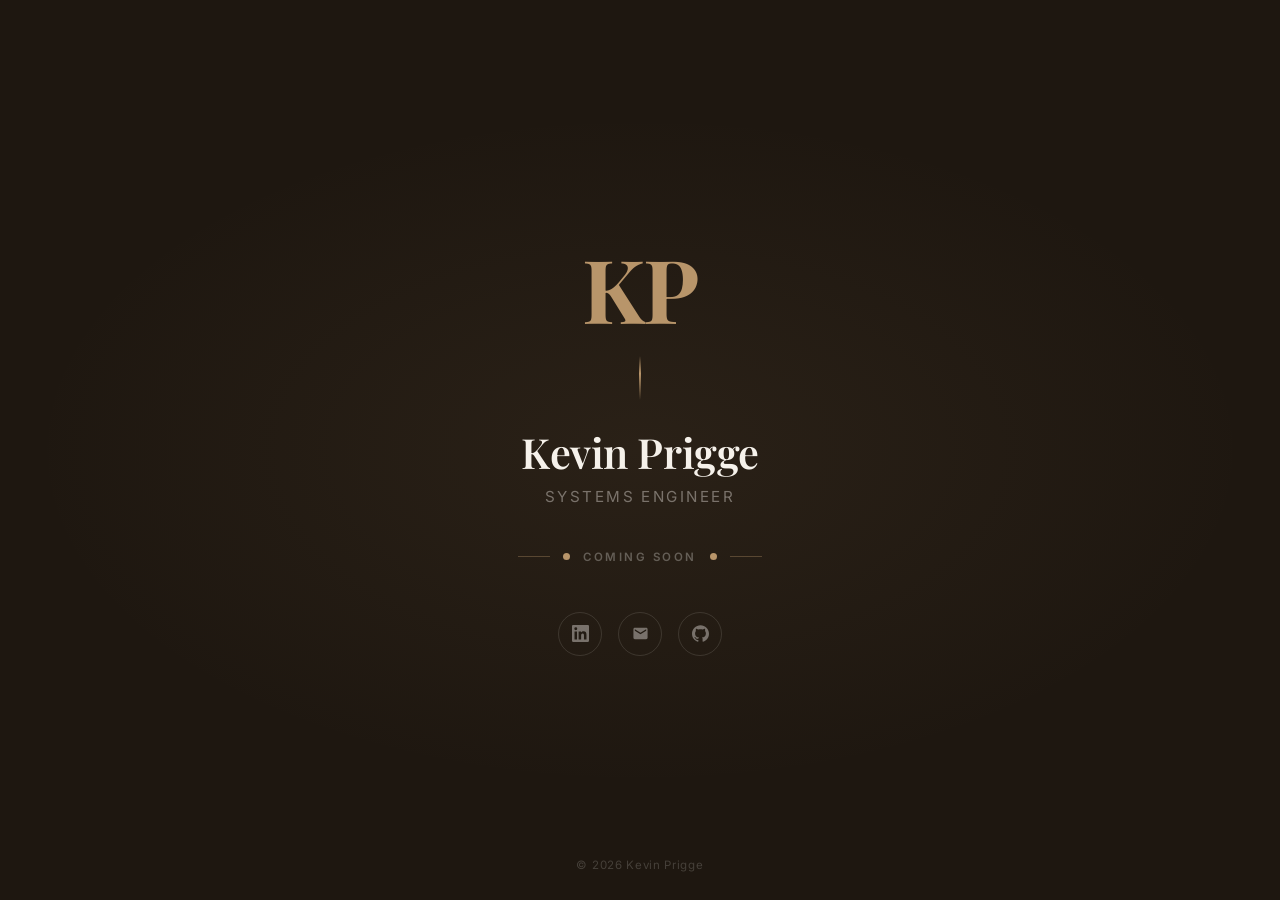
==== index.html @ 67413cf4 "Initial commit — Kevin Prigge personal website" ====
<!DOCTYPE html>
<html lang="en">
<head>
  <meta charset="UTF-8" />
  <meta name="viewport" content="width=device-width, initial-scale=1.0" />
  <title>Kevin Prigge — Systems Engineer</title>
  <link rel="preconnect" href="https://fonts.googleapis.com" />
  <link rel="preconnect" href="https://fonts.gstatic.com" crossorigin />
  <link href="https://fonts.googleapis.com/css2?family=Inter:wght@300;400;500;600&family=Playfair+Display:wght@600;700&display=swap" rel="stylesheet" />
  <style>
    *, *::before, *::after { margin: 0; padding: 0; box-sizing: border-box; }
    html, body {
      height: 100%;
      background: #1E1710;
      color: #FAF8F4;
      font-family: 'Inter', system-ui, sans-serif;
      -webkit-font-smoothing: antialiased;
    }
    body {
      display: flex;
      flex-direction: column;
      align-items: center;
      justify-content: center;
      min-height: 100svh;
      text-align: center;
      padding: 2rem;
      position: relative;
      overflow: hidden;
    }
    body::before {
      content: '';
      position: absolute;
      inset: 0;
      background: radial-gradient(ellipse 70% 55% at 50% 50%, rgba(184,149,106,.08) 0%, transparent 68%);
      pointer-events: none;
    }
    .monogram {
      font-family: 'Playfair Display', serif;
      font-size: clamp(2.8rem, 9vw, 5.5rem);
      font-weight: 700;
      color: #B8956A;
      line-height: 1;
      margin-bottom: 1.5rem;
      letter-spacing: -.02em;
    }
    .divider {
      width: 2px;
      height: 44px;
      background: linear-gradient(to bottom, transparent, #B8956A 40%, transparent);
      margin: 0 auto 1.5rem;
      border-radius: 2px;
    }
    .name {
      font-family: 'Playfair Display', serif;
      font-size: clamp(1.5rem, 4.5vw, 2.6rem);
      font-weight: 600;
      color: #FAF8F4;
      margin-bottom: .45rem;
      letter-spacing: -.01em;
    }
    .title {
      font-size: clamp(.8rem, 2vw, .95rem);
      font-weight: 400;
      color: rgba(250,248,244,.4);
      letter-spacing: .16em;
      text-transform: uppercase;
      margin-bottom: 2.75rem;
    }
    .coming-soon-wrap {
      display: flex;
      align-items: center;
      gap: .8rem;
      margin-bottom: 3rem;
    }
    .cs-line {
      width: 32px;
      height: 1px;
      background: rgba(184,149,106,.35);
    }
    .cs-dot {
      width: 7px;
      height: 7px;
      border-radius: 50%;
      background: #B8956A;
      animation: blink 2.2s ease-in-out infinite;
      flex-shrink: 0;
    }
    .cs-dot:last-of-type { animation-delay: .4s; }
    @keyframes blink {
      0%, 100% { opacity: 1; transform: scale(1); }
      50% { opacity: .3; transform: scale(.65); }
    }
    .cs-text {
      font-size: .72rem;
      font-weight: 600;
      letter-spacing: .22em;
      text-transform: uppercase;
      color: rgba(250,248,244,.3);
    }
    .socials {
      display: flex;
      gap: 1rem;
      align-items: center;
    }
    .socials a {
      width: 44px;
      height: 44px;
      display: flex;
      align-items: center;
      justify-content: center;
      border-radius: 50%;
      border: 1px solid rgba(250,248,244,.12);
      color: rgba(250,248,244,.4);
      transition: border-color .2s, color .2s, transform .2s;
      text-decoration: none;
    }
    .socials a svg { width: 17px; height: 17px; fill: currentColor; }
    .socials a:hover { border-color: #B8956A; color: #B8956A; transform: translateY(-2px); }
    .copyright {
      position: absolute;
      bottom: 1.75rem;
      font-size: .72rem;
      color: rgba(250,248,244,.18);
      letter-spacing: .06em;
    }
  </style>
</head>
<body>

  <div class="monogram">KP</div>
  <div class="divider"></div>
  <p class="name">Kevin Prigge</p>
  <p class="title">Systems Engineer</p>

  <div class="coming-soon-wrap">
    <div class="cs-line"></div>
    <div class="cs-dot"></div>
    <span class="cs-text">Coming Soon</span>
    <div class="cs-dot"></div>
    <div class="cs-line"></div>
  </div>

  <div class="socials">
    <a href="https://linkedin.com/in/kevinprigge" target="_blank" rel="noopener" aria-label="LinkedIn">
      <svg viewBox="0 0 24 24"><path d="M20.447 20.452h-3.554v-5.569c0-1.328-.027-3.037-1.852-3.037-1.853 0-2.136 1.445-2.136 2.939v5.667H9.351V9h3.414v1.561h.046c.477-.9 1.637-1.85 3.37-1.85 3.601 0 4.267 2.37 4.267 5.455v6.286zM5.337 7.433a2.062 2.062 0 01-2.063-2.065 2.064 2.064 0 112.063 2.065zm1.782 13.019H3.555V9h3.564v11.452zM22.225 0H1.771C.792 0 0 .774 0 1.729v20.542C0 23.227.792 24 1.771 24h20.451C23.2 24 24 23.227 24 22.271V1.729C24 .774 23.2 0 22.222 0h.003z"/></svg>
    </a>
    <a href="mailto:kevin@kevinprigge.com" aria-label="Email">
      <svg viewBox="0 0 24 24"><path d="M20 4H4c-1.1 0-2 .9-2 2v12c0 1.1.9 2 2 2h16c1.1 0 2-.9 2-2V6c0-1.1-.9-2-2-2zm0 4l-8 5-8-5V6l8 5 8-5v2z"/></svg>
    </a>
    <a href="https://github.com/kevin-prigge" target="_blank" rel="noopener" aria-label="GitHub">
      <svg viewBox="0 0 24 24"><path d="M12 .297c-6.63 0-12 5.373-12 12 0 5.303 3.438 9.8 8.205 11.385.6.113.82-.258.82-.577 0-.285-.01-1.04-.015-2.04-3.338.724-4.042-1.61-4.042-1.61C4.422 18.07 3.633 17.7 3.633 17.7c-1.087-.744.084-.729.084-.729 1.205.084 1.838 1.236 1.838 1.236 1.07 1.835 2.809 1.305 3.495.998.108-.776.417-1.305.76-1.605-2.665-.3-5.466-1.332-5.466-5.93 0-1.31.465-2.38 1.235-3.22-.135-.303-.54-1.523.105-3.176 0 0 1.005-.322 3.3 1.23.96-.267 1.98-.399 3-.405 1.02.006 2.04.138 3 .405 2.28-1.552 3.285-1.23 3.285-1.23.645 1.653.24 2.873.12 3.176.765.84 1.23 1.91 1.23 3.22 0 4.61-2.805 5.625-5.475 5.92.42.36.81 1.096.81 2.22 0 1.606-.015 2.896-.015 3.286 0 .315.21.69.825.57C20.565 22.092 24 17.592 24 12.297c0-6.627-5.373-12-12-12"/></svg>
    </a>
  </div>

  <p class="copyright">&copy; <script>document.write(new Date().getFullYear())</script> Kevin Prigge</p>

</body>
</html>
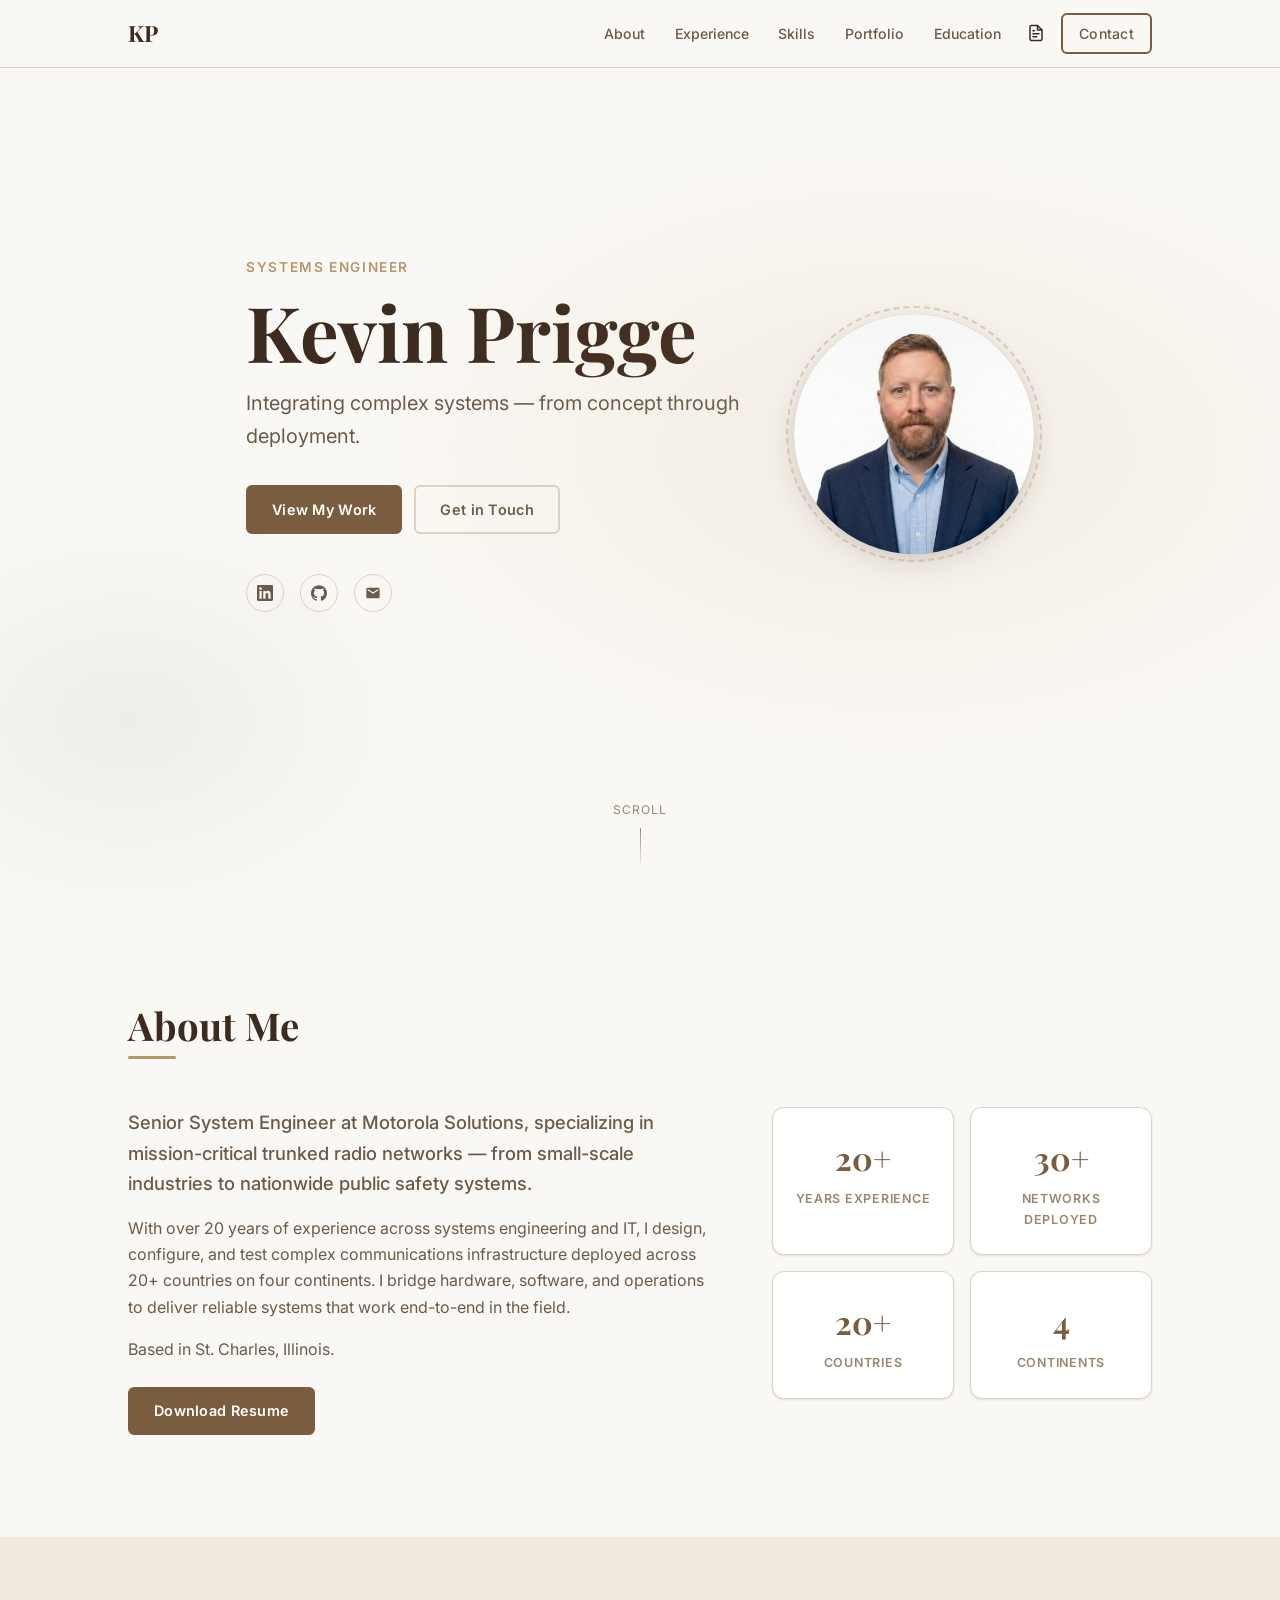
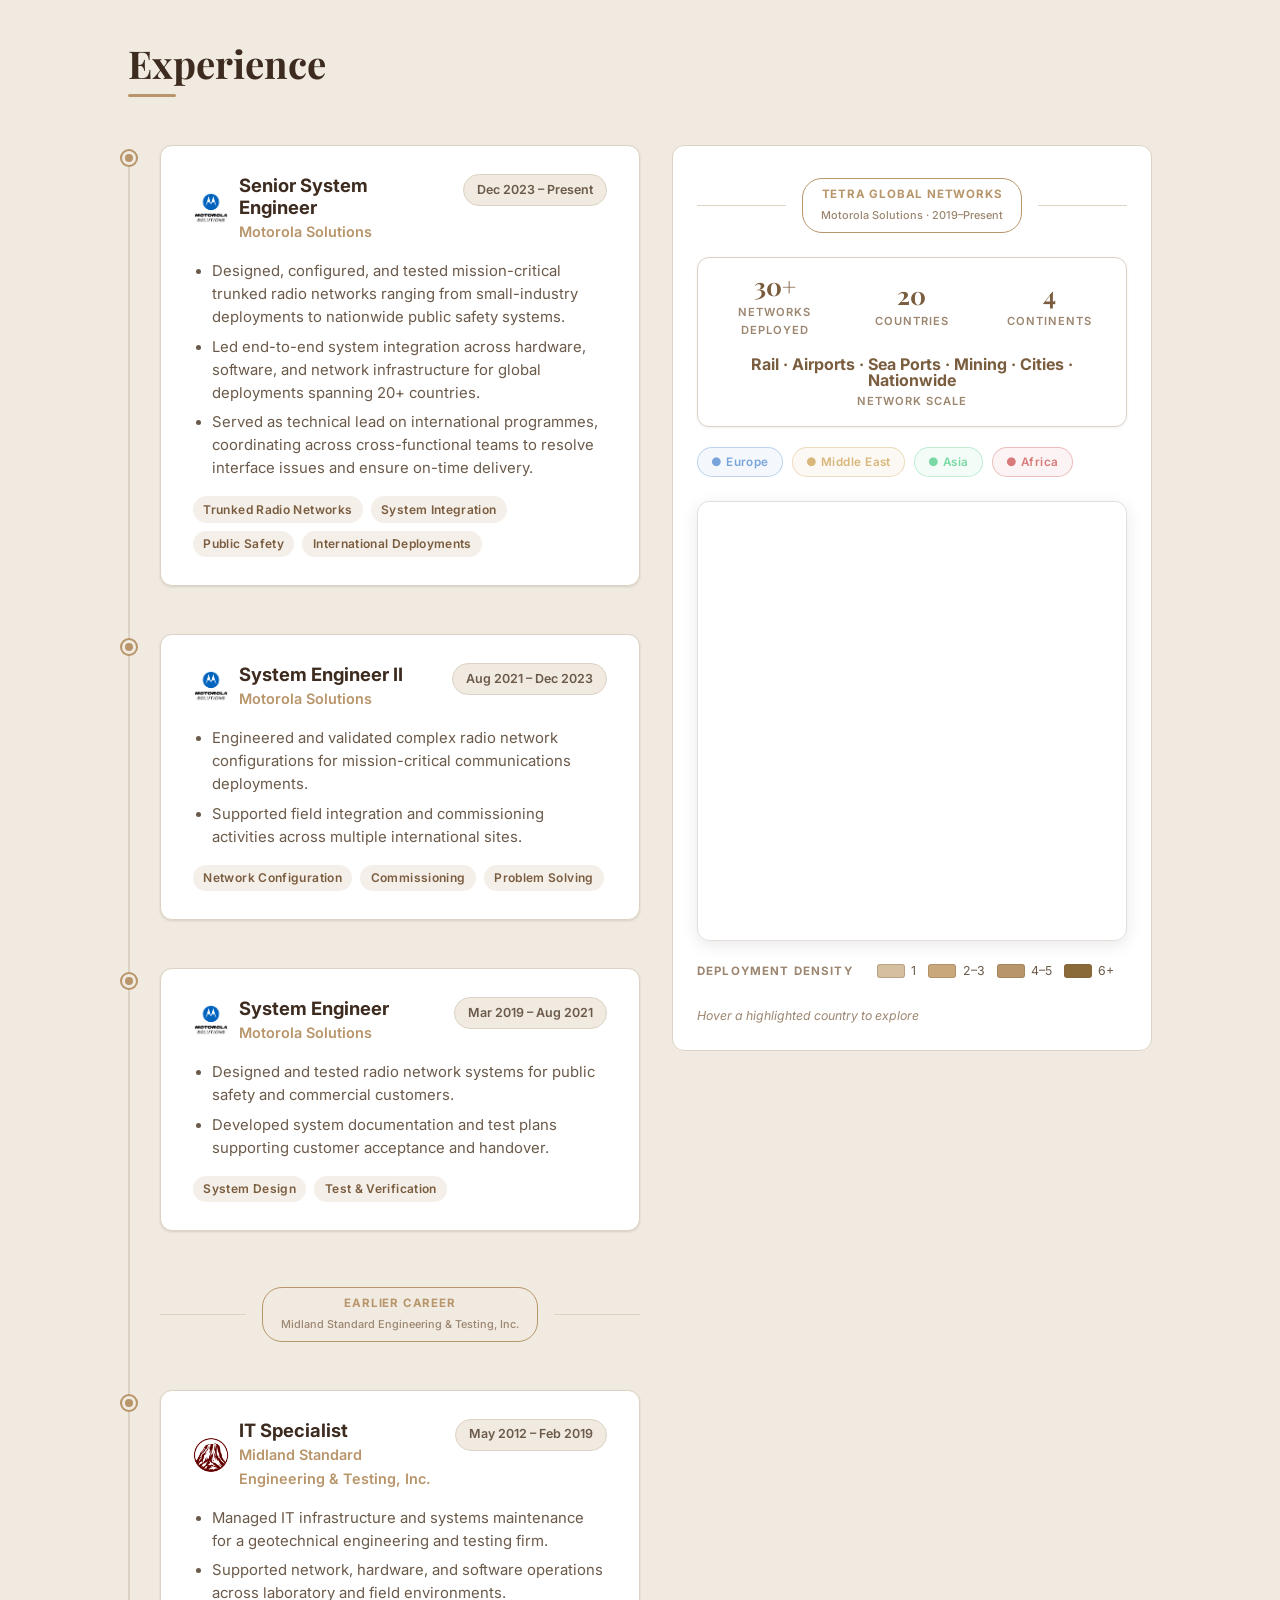
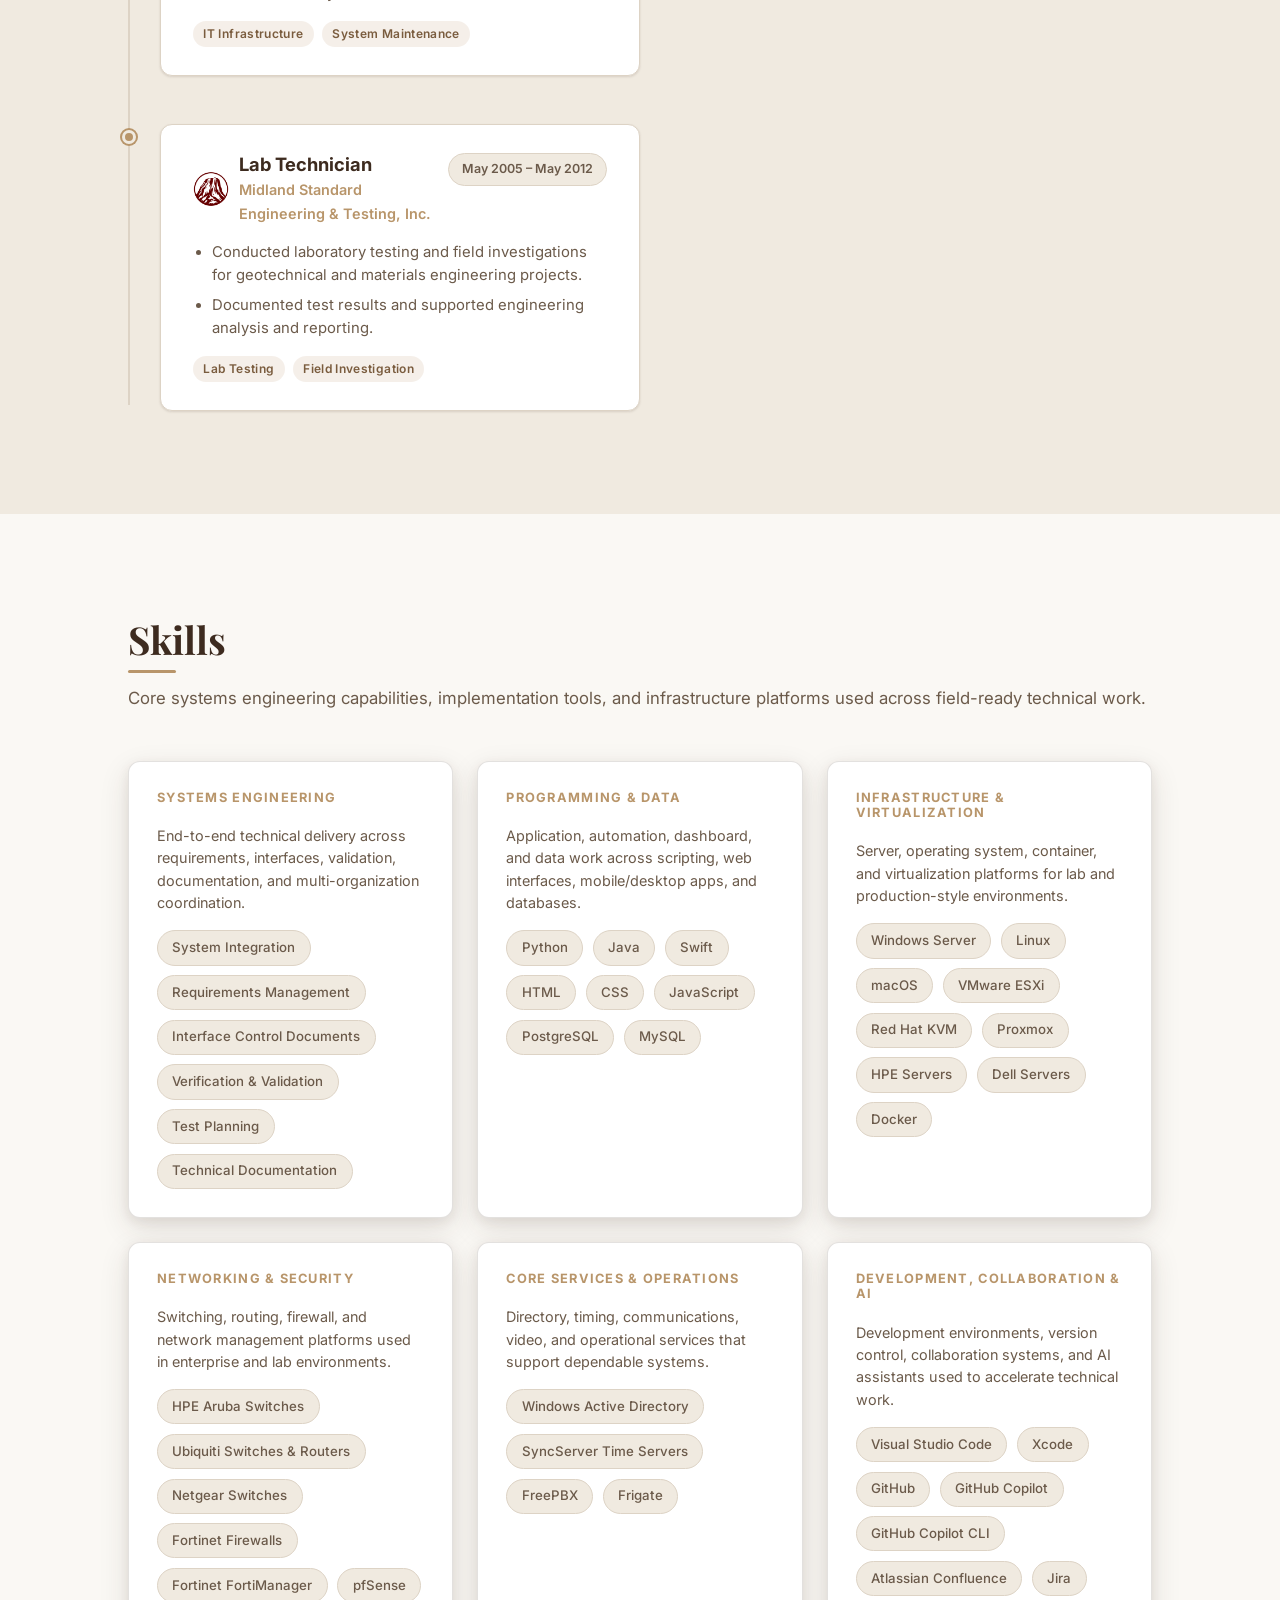
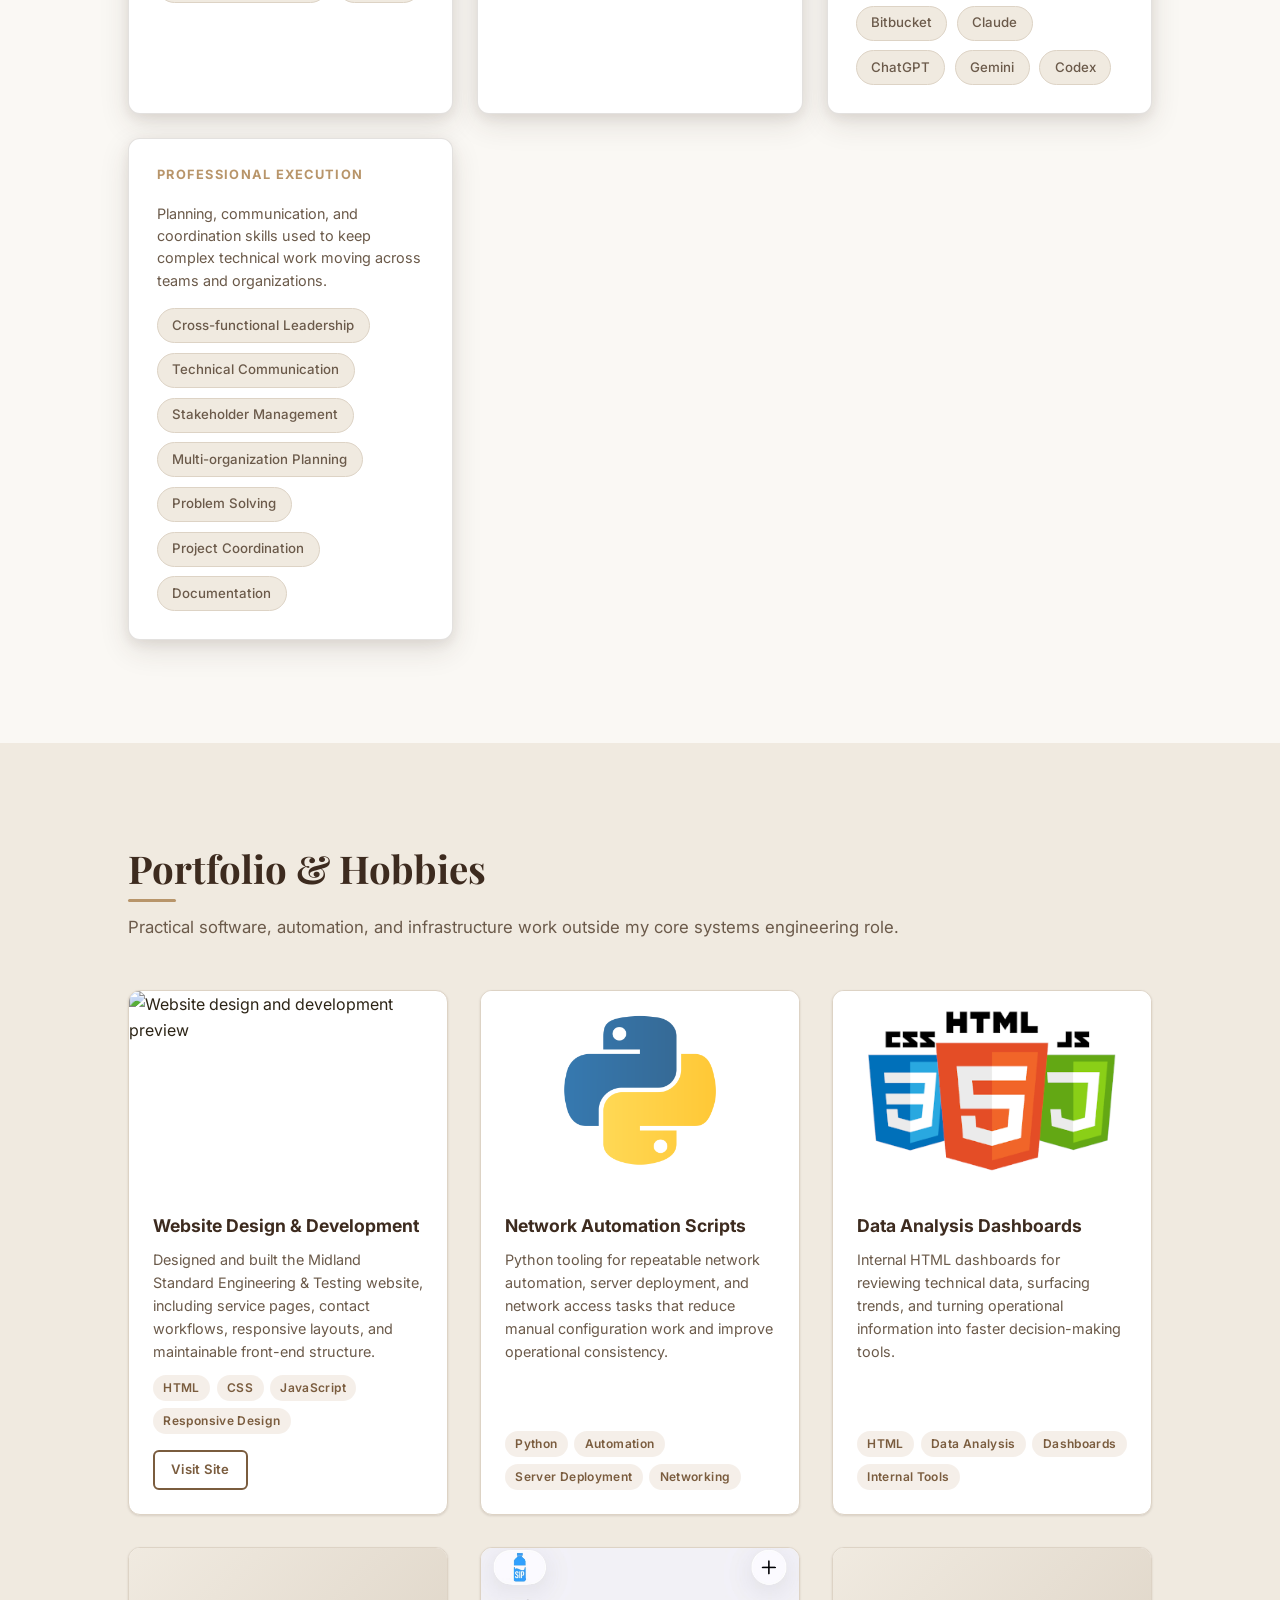
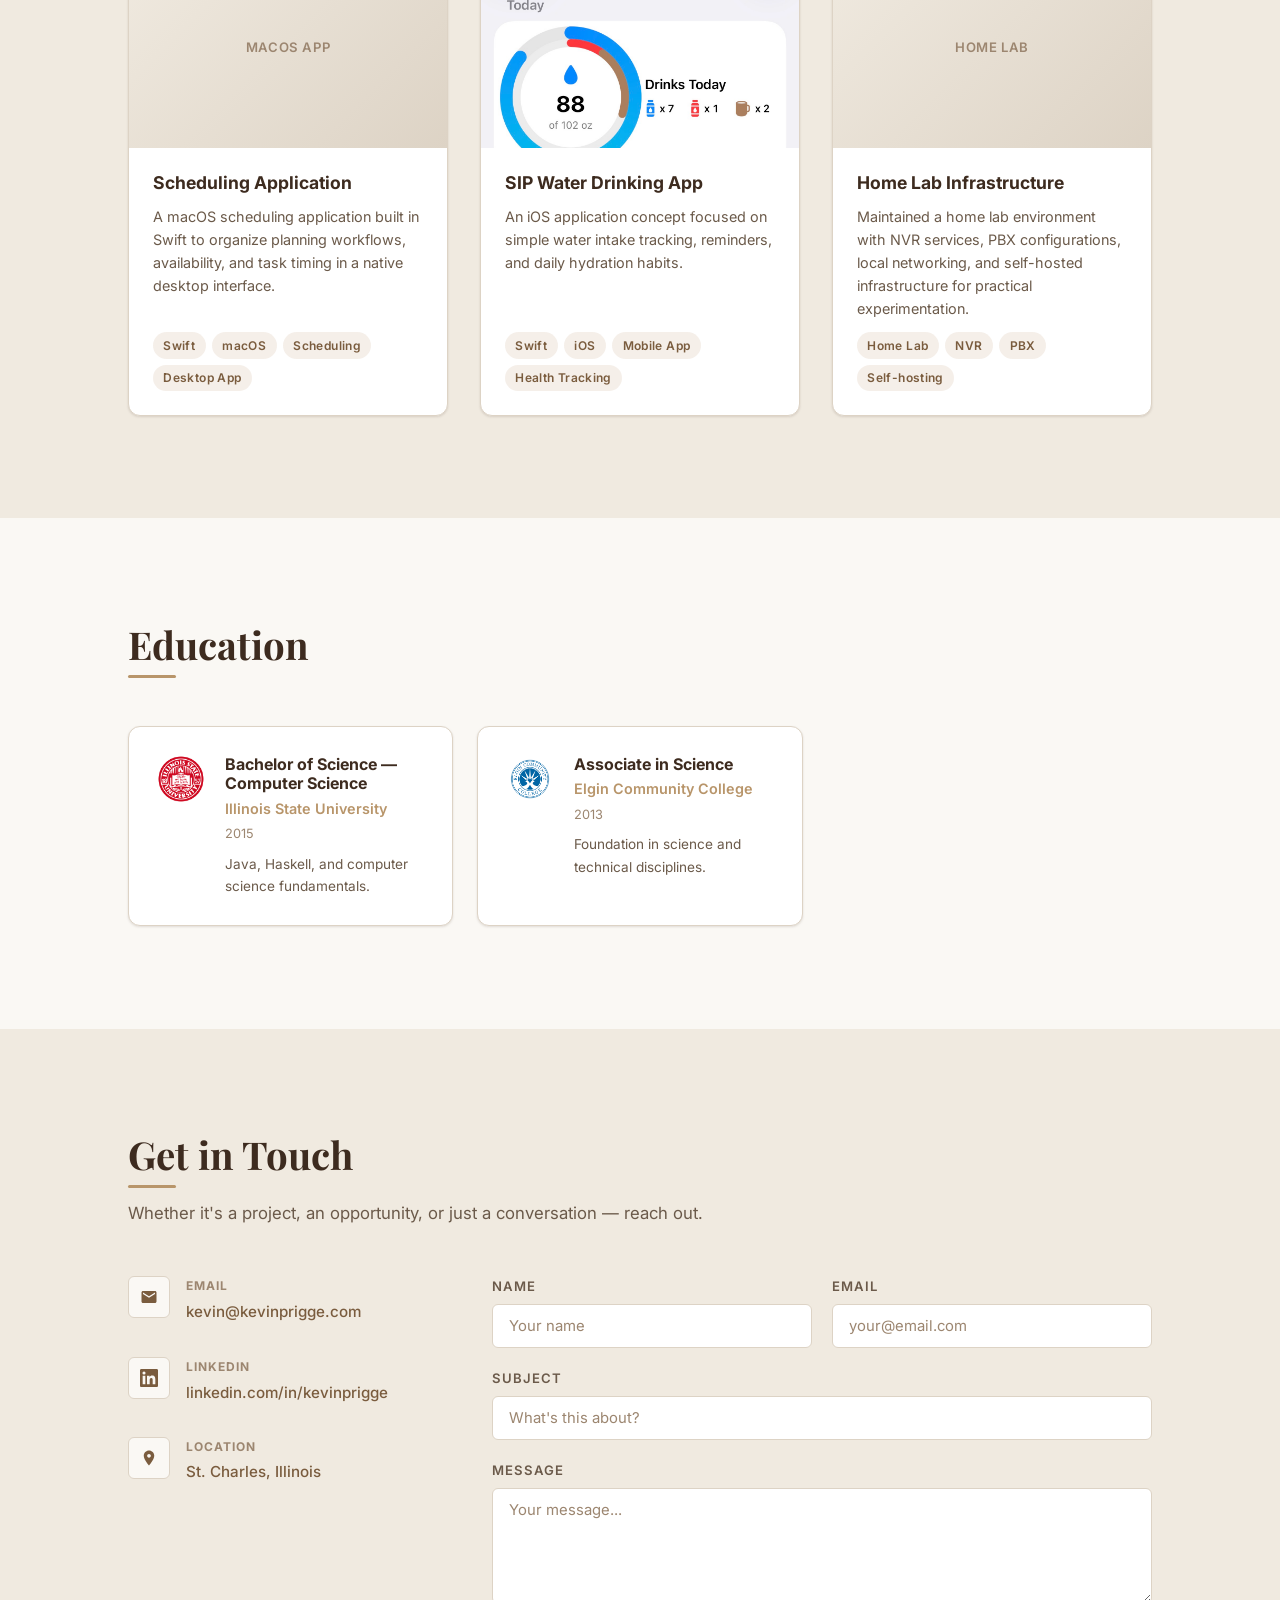
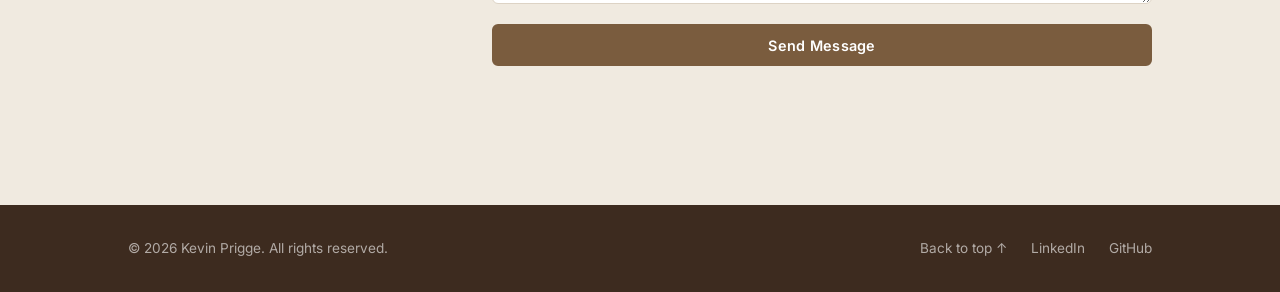
==== commit 5e69fa30: "Refactor code structure for improved readability and maintainability.  Deployed new index" ====
--- a/index.html
+++ b/index.html
@@ -4,155 +4,985 @@
   <meta charset="UTF-8" />
   <meta name="viewport" content="width=device-width, initial-scale=1.0" />
   <title>Kevin Prigge — Systems Engineer</title>
+  <meta name="description" content="Systems Engineer specializing in system integration. Portfolio, projects, and contact." />
+  <link rel="stylesheet" href="assets/css/styles.css" />
   <link rel="preconnect" href="https://fonts.googleapis.com" />
   <link rel="preconnect" href="https://fonts.gstatic.com" crossorigin />
-  <link href="https://fonts.googleapis.com/css2?family=Inter:wght@300;400;500;600&family=Playfair+Display:wght@600;700&display=swap" rel="stylesheet" />
+  <link href="https://fonts.googleapis.com/css2?family=Inter:wght@300;400;500;600;700&family=Playfair+Display:wght@600;700&display=swap" rel="stylesheet" />
+
   <style>
-    *, *::before, *::after { margin: 0; padding: 0; box-sizing: border-box; }
-    html, body {
-      height: 100%;
-      background: #1E1710;
-      color: #FAF8F4;
-      font-family: 'Inter', system-ui, sans-serif;
-      -webkit-font-smoothing: antialiased;
-    }
-    body {
-      display: flex;
-      flex-direction: column;
-      align-items: center;
-      justify-content: center;
-      min-height: 100svh;
-      text-align: center;
-      padding: 2rem;
+    /* ---- Deployment map section ---- */
+    #deployment-map {
+      height: 440px;
+      border-radius: 12px;
+      border: 1px solid rgba(61,43,31,.15);
+      margin-top: 1.5rem;
+      overflow: hidden;
+      box-shadow: 0 4px 16px rgba(61,43,31,.1);
       position: relative;
-      overflow: hidden;
-    }
-    body::before {
-      content: '';
+    }
+    .deploy-tooltip {
       position: absolute;
-      inset: 0;
-      background: radial-gradient(ellipse 70% 55% at 50% 50%, rgba(184,149,106,.08) 0%, transparent 68%);
+      z-index: 5;
+      min-width: 130px;
+      max-width: 220px;
+      padding: .55rem .7rem;
+      background: #F5EEE4;
+      border: 1px solid #B8956A;
+      border-radius: 7px;
+      box-shadow: 0 6px 18px rgba(26,18,8,.18);
       pointer-events: none;
-    }
-    .monogram {
-      font-family: 'Playfair Display', serif;
-      font-size: clamp(2.8rem, 9vw, 5.5rem);
+      opacity: 0;
+      transform: translate(12px, 12px);
+      transition: opacity .12s ease;
+    }
+    .deploy-tooltip.is-visible {
+      opacity: 1;
+    }
+    .deploy-tooltip-name {
+      display: block;
+      color: #3D2B1F;
+      font-size: .82rem;
       font-weight: 700;
-      color: #B8956A;
-      line-height: 1;
-      margin-bottom: 1.5rem;
-      letter-spacing: -.02em;
-    }
-    .divider {
-      width: 2px;
-      height: 44px;
-      background: linear-gradient(to bottom, transparent, #B8956A 40%, transparent);
-      margin: 0 auto 1.5rem;
-      border-radius: 2px;
-    }
-    .name {
-      font-family: 'Playfair Display', serif;
-      font-size: clamp(1.5rem, 4.5vw, 2.6rem);
+      line-height: 1.25;
+    }
+    .deploy-tooltip-count {
+      display: block;
+      color: #7A5C3E;
+      font-size: .73rem;
       font-weight: 600;
-      color: #FAF8F4;
-      margin-bottom: .45rem;
-      letter-spacing: -.01em;
-    }
-    .title {
-      font-size: clamp(.8rem, 2vw, .95rem);
-      font-weight: 400;
-      color: rgba(250,248,244,.4);
-      letter-spacing: .16em;
-      text-transform: uppercase;
-      margin-bottom: 2.75rem;
-    }
-    .coming-soon-wrap {
+      line-height: 1.3;
+      margin-top: .15rem;
+    }
+    .deploy-tooltip-count.is-empty {
+      color: #9C8670;
+    }
+    .deploy-bar {
       display: flex;
       align-items: center;
-      gap: .8rem;
-      margin-bottom: 3rem;
-    }
-    .cs-line {
-      width: 32px;
-      height: 1px;
-      background: rgba(184,149,106,.35);
-    }
-    .cs-dot {
-      width: 7px;
-      height: 7px;
-      border-radius: 50%;
-      background: #B8956A;
-      animation: blink 2.2s ease-in-out infinite;
-      flex-shrink: 0;
-    }
-    .cs-dot:last-of-type { animation-delay: .4s; }
-    @keyframes blink {
-      0%, 100% { opacity: 1; transform: scale(1); }
-      50% { opacity: .3; transform: scale(.65); }
-    }
-    .cs-text {
-      font-size: .72rem;
+      gap: 2rem;
+      background: var(--clr-surface);
+      border: 1px solid var(--clr-border);
+      border-radius: 12px;
+      padding: 1.5rem 2rem;
+      margin-bottom: 1.25rem;
+      flex-wrap: wrap;
+      box-shadow: 0 1px 3px rgba(61,43,31,.07);
+    }
+    .deploy-stat { text-align: center; }
+    .deploy-num {
+      display: block;
+      font-family: 'Playfair Display', serif;
+      font-size: 1.55rem;
+      font-weight: 700;
+      color: #7A5C3E;
+      line-height: 1;
+    }
+    .deploy-label {
+      display: block;
+      font-size: .7rem;
       font-weight: 600;
-      letter-spacing: .22em;
       text-transform: uppercase;
-      color: rgba(250,248,244,.3);
-    }
-    .socials {
-      display: flex;
-      gap: 1rem;
-      align-items: center;
-    }
-    .socials a {
-      width: 44px;
-      height: 44px;
+      letter-spacing: .09em;
+      color: #9C8670;
+      margin-top: .25rem;
+    }
+    .deploy-divider { width: 1px; height: 36px; background: #DDD3C5; flex-shrink: 0; }
+    .deploy-chips { display: flex; gap: .55rem; flex-wrap: wrap; margin-bottom: .25rem; }
+    .deploy-chip {
+      padding: .28rem .82rem;
+      border-radius: 20px;
+      font-size: .73rem;
+      font-weight: 600;
+      letter-spacing: .04em;
+    }
+    .chip-europe  { border: 1px solid rgba(107,154,213,.4); color: rgba(107,154,213,.9); background: rgba(107,154,213,.07); }
+    .chip-mideast { border: 1px solid rgba(213,174,107,.4); color: rgba(213,174,107,.9); background: rgba(213,174,107,.07); }
+    .chip-asia    { border: 1px solid rgba(107,213,154,.4); color: rgba(107,213,154,.9); background: rgba(107,213,154,.07); }
+    .chip-africa  { border: 1px solid rgba(213,107,107,.4); color: rgba(213,107,107,.9); background: rgba(213,107,107,.07); }
+    .deploy-legend {
       display: flex;
       align-items: center;
-      justify-content: center;
-      border-radius: 50%;
-      border: 1px solid rgba(250,248,244,.12);
-      color: rgba(250,248,244,.4);
-      transition: border-color .2s, color .2s, transform .2s;
-      text-decoration: none;
-    }
-    .socials a svg { width: 17px; height: 17px; fill: currentColor; }
-    .socials a:hover { border-color: #B8956A; color: #B8956A; transform: translateY(-2px); }
-    .copyright {
-      position: absolute;
-      bottom: 1.75rem;
+      gap: 1.5rem;
+      margin-top: 1.25rem;
+      flex-wrap: wrap;
+    }
+    .deploy-legend-title {
       font-size: .72rem;
-      color: rgba(250,248,244,.18);
-      letter-spacing: .06em;
+      font-weight: 700;
+      text-transform: uppercase;
+      letter-spacing: .1em;
+      color: #9C8670;
+    }
+    .deploy-legend-scale { display: flex; gap: .75rem; align-items: center; flex-wrap: wrap; }
+    .deploy-legend-item { display: flex; align-items: center; gap: .4rem; font-size: .77rem; color: #6B5A4A; }
+    .deploy-swatch { width: 28px; height: 14px; border-radius: 3px; border: 1px solid rgba(122,92,62,.3); }
+    .deploy-legend-note { font-size: .77rem; color: #9C8670; font-style: italic; }
+    /* amCharts logo hide */
+    [class*="amcharts-amexport"] { display: none !important; }
+    #deployment-map a[href*="amcharts"] { display: none !important; }
+    @media (max-width: 900px) {
+      #deployment-map { height: 400px; }
+      .deploy-bar { justify-content: center; }
+      .deploy-divider { display: none; }
+    }
+    @media (max-width: 640px) {
+      #deployment-map { height: 300px; }
+      .deploy-bar { padding: 1rem 1.25rem; gap: 1.25rem; }
     }
   </style>
 </head>
 <body>
 
-  <div class="monogram">KP</div>
-  <div class="divider"></div>
-  <p class="name">Kevin Prigge</p>
-  <p class="title">Systems Engineer</p>
-
-  <div class="coming-soon-wrap">
-    <div class="cs-line"></div>
-    <div class="cs-dot"></div>
-    <span class="cs-text">Coming Soon</span>
-    <div class="cs-dot"></div>
-    <div class="cs-line"></div>
-  </div>
-
-  <div class="socials">
-    <a href="https://linkedin.com/in/kevinprigge" target="_blank" rel="noopener" aria-label="LinkedIn">
-      <svg viewBox="0 0 24 24"><path d="M20.447 20.452h-3.554v-5.569c0-1.328-.027-3.037-1.852-3.037-1.853 0-2.136 1.445-2.136 2.939v5.667H9.351V9h3.414v1.561h.046c.477-.9 1.637-1.85 3.37-1.85 3.601 0 4.267 2.37 4.267 5.455v6.286zM5.337 7.433a2.062 2.062 0 01-2.063-2.065 2.064 2.064 0 112.063 2.065zm1.782 13.019H3.555V9h3.564v11.452zM22.225 0H1.771C.792 0 0 .774 0 1.729v20.542C0 23.227.792 24 1.771 24h20.451C23.2 24 24 23.227 24 22.271V1.729C24 .774 23.2 0 22.222 0h.003z"/></svg>
-    </a>
-    <a href="mailto:kevin@kevinprigge.com" aria-label="Email">
-      <svg viewBox="0 0 24 24"><path d="M20 4H4c-1.1 0-2 .9-2 2v12c0 1.1.9 2 2 2h16c1.1 0 2-.9 2-2V6c0-1.1-.9-2-2-2zm0 4l-8 5-8-5V6l8 5 8-5v2z"/></svg>
-    </a>
-    <a href="https://github.com/kevin-prigge" target="_blank" rel="noopener" aria-label="GitHub">
-      <svg viewBox="0 0 24 24"><path d="M12 .297c-6.63 0-12 5.373-12 12 0 5.303 3.438 9.8 8.205 11.385.6.113.82-.258.82-.577 0-.285-.01-1.04-.015-2.04-3.338.724-4.042-1.61-4.042-1.61C4.422 18.07 3.633 17.7 3.633 17.7c-1.087-.744.084-.729.084-.729 1.205.084 1.838 1.236 1.838 1.236 1.07 1.835 2.809 1.305 3.495.998.108-.776.417-1.305.76-1.605-2.665-.3-5.466-1.332-5.466-5.93 0-1.31.465-2.38 1.235-3.22-.135-.303-.54-1.523.105-3.176 0 0 1.005-.322 3.3 1.23.96-.267 1.98-.399 3-.405 1.02.006 2.04.138 3 .405 2.28-1.552 3.285-1.23 3.285-1.23.645 1.653.24 2.873.12 3.176.765.84 1.23 1.91 1.23 3.22 0 4.61-2.805 5.625-5.475 5.92.42.36.81 1.096.81 2.22 0 1.606-.015 2.896-.015 3.286 0 .315.21.69.825.57C20.565 22.092 24 17.592 24 12.297c0-6.627-5.373-12-12-12"/></svg>
-    </a>
-  </div>
-
-  <p class="copyright">&copy; <script>document.write(new Date().getFullYear())</script> Kevin Prigge</p>
-
+  <!-- ===== NAV ===== -->
+  <header class="site-header" id="top">
+    <nav class="nav container">
+      <a href="#hero" class="nav-logo">KP</a>
+      <ul class="nav-links">
+        <li><a href="#about">About</a></li>
+        <li><a href="#experience">Experience</a></li>
+        <li><a href="#skills">Skills</a></li>
+        <li><a href="#projects">Portfolio</a></li>
+        <li><a href="#education">Education</a></li>
+        <li>
+          <a href="resume.html" target="_blank" class="nav-icon-link" aria-label="Open resume" title="Resume">
+            <svg viewBox="0 0 24 24" aria-hidden="true">
+              <path d="M14 2H6a2 2 0 0 0-2 2v16a2 2 0 0 0 2 2h12a2 2 0 0 0 2-2V8z"></path>
+              <path d="M14 2v6h6"></path>
+              <path d="M8 13h8"></path>
+              <path d="M8 17h5"></path>
+              <path d="M8 9h2"></path>
+            </svg>
+          </a>
+        </li>
+        <li><a href="#contact" class="btn btn-outline">Contact</a></li>
+      </ul>
+      <button class="nav-toggle" aria-label="Toggle navigation">
+        <span></span><span></span><span></span>
+      </button>
+    </nav>
+  </header>
+
+  <main>
+
+    <!-- ===== HERO ===== -->
+    <section class="hero" id="hero">
+      <div class="container hero-inner">
+        <div class="hero-text">
+          <p class="hero-eyebrow">Systems Engineer</p>
+          <h1 class="hero-name">Kevin Prigge</h1>
+          <p class="hero-tagline">Integrating complex systems — from concept through deployment.</p>
+          <div class="hero-actions">
+            <a href="#deployments" class="btn btn-primary">View My Work</a>
+            <a href="#contact" class="btn btn-ghost">Get in Touch</a>
+          </div>
+          <div class="hero-socials">
+            <a href="https://linkedin.com/in/kevinprigge" target="_blank" rel="noopener" aria-label="LinkedIn">
+              <svg viewBox="0 0 24 24" fill="currentColor"><path d="M20.447 20.452h-3.554v-5.569c0-1.328-.027-3.037-1.852-3.037-1.853 0-2.136 1.445-2.136 2.939v5.667H9.351V9h3.414v1.561h.046c.477-.9 1.637-1.85 3.37-1.85 3.601 0 4.267 2.37 4.267 5.455v6.286zM5.337 7.433a2.062 2.062 0 01-2.063-2.065 2.064 2.064 0 112.063 2.065zm1.782 13.019H3.555V9h3.564v11.452zM22.225 0H1.771C.792 0 0 .774 0 1.729v20.542C0 23.227.792 24 1.771 24h20.451C23.2 24 24 23.227 24 22.271V1.729C24 .774 23.2 0 22.222 0h.003z"/></svg>
+            </a>
+            <a href="https://github.com/kevin-prigge" target="_blank" rel="noopener" aria-label="GitHub">
+              <svg viewBox="0 0 24 24" fill="currentColor"><path d="M12 .297c-6.63 0-12 5.373-12 12 0 5.303 3.438 9.8 8.205 11.385.6.113.82-.258.82-.577 0-.285-.01-1.04-.015-2.04-3.338.724-4.042-1.61-4.042-1.61C4.422 18.07 3.633 17.7 3.633 17.7c-1.087-.744.084-.729.084-.729 1.205.084 1.838 1.236 1.838 1.236 1.07 1.835 2.809 1.305 3.495.998.108-.776.417-1.305.76-1.605-2.665-.3-5.466-1.332-5.466-5.93 0-1.31.465-2.38 1.235-3.22-.135-.303-.54-1.523.105-3.176 0 0 1.005-.322 3.3 1.23.96-.267 1.98-.399 3-.405 1.02.006 2.04.138 3 .405 2.28-1.552 3.285-1.23 3.285-1.23.645 1.653.24 2.873.12 3.176.765.84 1.23 1.91 1.23 3.22 0 4.61-2.805 5.625-5.475 5.92.42.36.81 1.096.81 2.22 0 1.606-.015 2.896-.015 3.286 0 .315.21.69.825.57C20.565 22.092 24 17.592 24 12.297c0-6.627-5.373-12-12-12"/></svg>
+            </a>
+            <a href="mailto:kevin@kevinprigge.com" aria-label="Email">
+              <svg viewBox="0 0 24 24" fill="currentColor"><path d="M20 4H4c-1.1 0-2 .9-2 2v12c0 1.1.9 2 2 2h16c1.1 0 2-.9 2-2V6c0-1.1-.9-2-2-2zm0 4l-8 5-8-5V6l8 5 8-5v2z"/></svg>
+            </a>
+          </div>
+        </div>
+        <div class="hero-avatar">
+          <div class="avatar-placeholder">
+            <img src="assets/images/kevin.PNG" alt="Kevin Prigge" style="width:100%;height:100%;object-fit:cover;border-radius:inherit;" />
+          </div>
+        </div>
+      </div>
+      <div class="hero-scroll-hint">
+        <span>Scroll</span>
+        <div class="scroll-line"></div>
+      </div>
+    </section>
+
+    <!-- ===== ABOUT ===== -->
+    <section class="section about" id="about">
+      <div class="container">
+        <div class="section-header">
+          <h2 class="section-title">About Me</h2>
+          <div class="section-rule"></div>
+        </div>
+        <div class="about-grid">
+          <div class="about-text">
+            <p class="lead">Senior System Engineer at Motorola Solutions, specializing in mission-critical trunked radio networks — from small-scale industries to nationwide public safety systems.</p>
+            <p>With over 20 years of experience across systems engineering and IT, I design, configure, and test complex communications infrastructure deployed across 20+ countries on four continents. I bridge hardware, software, and operations to deliver reliable systems that work end-to-end in the field.</p>
+            <p>Based in St. Charles, Illinois.</p>
+            <a href="resume.html" target="_blank" class="btn btn-primary">Download Resume</a>
+          </div>
+          <div class="about-stats">
+            <div class="stat-card">
+              <span class="stat-number">20+</span>
+              <span class="stat-label">Years Experience</span>
+            </div>
+            <div class="stat-card">
+              <span class="stat-number">30+</span>
+              <span class="stat-label">Networks Deployed</span>
+            </div>
+            <div class="stat-card">
+              <span class="stat-number">20+</span>
+              <span class="stat-label">Countries</span>
+            </div>
+            <div class="stat-card">
+              <span class="stat-number">4</span>
+              <span class="stat-label">Continents</span>
+            </div>
+          </div>
+        </div>
+      </div>
+    </section>
+
+    <!-- ===== EXPERIENCE ===== -->
+    <section class="section experience bg-tinted" id="experience">
+      <div class="container">
+        <div class="section-header">
+          <h2 class="section-title">Experience</h2>
+          <div class="section-rule"></div>
+        </div>
+        <div class="timeline">
+
+          <div class="timeline-item">
+            <div class="timeline-marker"></div>
+            <div class="timeline-content">
+              <div class="timeline-header">
+                <div style="display:flex;align-items:center;gap:10px;">
+                  <img src="assets/images/msi.png" alt="Motorola Solutions" style="width:36px;height:36px;object-fit:contain;flex-shrink:0;" />
+                  <div>
+                    <h3 class="job-title">Senior System Engineer</h3>
+                    <p class="company">Motorola Solutions</p>
+                  </div>
+                </div>
+                <span class="date-badge">Dec 2023 – Present</span>
+              </div>
+              <ul class="job-bullets">
+                <li>Designed, configured, and tested mission-critical trunked radio networks ranging from small-industry deployments to nationwide public safety systems.</li>
+                <li>Led end-to-end system integration across hardware, software, and network infrastructure for global deployments spanning 20+ countries.</li>
+                <li>Served as technical lead on international programmes, coordinating across cross-functional teams to resolve interface issues and ensure on-time delivery.</li>
+              </ul>
+              <div class="job-tags">
+                <span class="tag">Trunked Radio Networks</span>
+                <span class="tag">System Integration</span>
+                <span class="tag">Public Safety</span>
+                <span class="tag">International Deployments</span>
+              </div>
+            </div>
+          </div>
+
+          <div class="timeline-item">
+            <div class="timeline-marker"></div>
+            <div class="timeline-content">
+              <div class="timeline-header">
+                <div style="display:flex;align-items:center;gap:10px;">
+                  <img src="assets/images/msi.png" alt="Motorola Solutions" style="width:36px;height:36px;object-fit:contain;flex-shrink:0;" />
+                  <div>
+                    <h3 class="job-title">System Engineer II</h3>
+                    <p class="company">Motorola Solutions</p>
+                  </div>
+                </div>
+                <span class="date-badge">Aug 2021 – Dec 2023</span>
+              </div>
+              <ul class="job-bullets">
+                <li>Engineered and validated complex radio network configurations for mission-critical communications deployments.</li>
+                <li>Supported field integration and commissioning activities across multiple international sites.</li>
+              </ul>
+              <div class="job-tags">
+                <span class="tag">Network Configuration</span>
+                <span class="tag">Commissioning</span>
+                <span class="tag">Problem Solving</span>
+              </div>
+            </div>
+          </div>
+
+          <div class="timeline-item">
+            <div class="timeline-marker"></div>
+            <div class="timeline-content">
+              <div class="timeline-header">
+                <div style="display:flex;align-items:center;gap:10px;">
+                  <img src="assets/images/msi.png" alt="Motorola Solutions" style="width:36px;height:36px;object-fit:contain;flex-shrink:0;" />
+                  <div>
+                    <h3 class="job-title">System Engineer</h3>
+                    <p class="company">Motorola Solutions</p>
+                  </div>
+                </div>
+                <span class="date-badge">Mar 2019 – Aug 2021</span>
+              </div>
+              <ul class="job-bullets">
+                <li>Designed and tested radio network systems for public safety and commercial customers.</li>
+                <li>Developed system documentation and test plans supporting customer acceptance and handover.</li>
+              </ul>
+              <div class="job-tags">
+                <span class="tag">System Design</span>
+                <span class="tag">Test &amp; Verification</span>
+              </div>
+            </div>
+          </div>
+
+          <!-- Embedded TETRA Deployments Map -->
+          <div class="timeline-map-embed" id="deployments">
+            <div class="timeline-section-divider" style="margin-bottom:1.5rem;">
+              <div class="tsd-line"></div>
+              <div class="tsd-badge">
+                <span class="tsd-label">TETRA Global Networks</span>
+                <span class="tsd-sub">Motorola Solutions &middot; 2019&ndash;Present</span>
+              </div>
+              <div class="tsd-line"></div>
+            </div>
+
+            <div class="deploy-bar">
+              <div class="deploy-stat">
+                <span class="deploy-num">30+</span>
+                <span class="deploy-label">Networks Deployed</span>
+              </div>
+              <div class="deploy-divider"></div>
+              <div class="deploy-stat">
+                <span class="deploy-num">20</span>
+                <span class="deploy-label">Countries</span>
+              </div>
+              <div class="deploy-divider"></div>
+              <div class="deploy-stat">
+                <span class="deploy-num">4</span>
+                <span class="deploy-label">Continents</span>
+              </div>
+              <div class="deploy-divider"></div>
+              <div class="deploy-stat">
+                <span class="deploy-num" style="font-size:1rem;font-family:'Inter',sans-serif;">Rail &middot; Airports &middot; Sea Ports &middot; Mining &middot; Cities &middot; Nationwide</span>
+                <span class="deploy-label">Network Scale</span>
+              </div>
+            </div>
+
+            <div class="deploy-chips">
+              <span class="deploy-chip chip-europe">&#x25CF; Europe</span>
+              <span class="deploy-chip chip-mideast">&#x25CF; Middle East</span>
+              <span class="deploy-chip chip-asia">&#x25CF; Asia</span>
+              <span class="deploy-chip chip-africa">&#x25CF; Africa</span>
+            </div>
+
+            <div id="deployment-map"></div>
+
+            <div class="deploy-legend">
+              <span class="deploy-legend-title">Deployment density</span>
+              <div class="deploy-legend-scale">
+                <div class="deploy-legend-item">
+                  <div class="deploy-swatch" style="background:#D4BFA0"></div>
+                  <span>1</span>
+                </div>
+                <div class="deploy-legend-item">
+                  <div class="deploy-swatch" style="background:#C9A97C"></div>
+                  <span>2&ndash;3</span>
+                </div>
+                <div class="deploy-legend-item">
+                  <div class="deploy-swatch" style="background:#B8956A"></div>
+                  <span>4&ndash;5</span>
+                </div>
+                <div class="deploy-legend-item">
+                  <div class="deploy-swatch" style="background:#8B6A3A"></div>
+                  <span>6+</span>
+                </div>
+              </div>
+              <span class="deploy-legend-note">Hover a highlighted country to explore</span>
+            </div>
+          </div>
+
+          <!-- Timeline section divider -->
+          <div class="timeline-section-divider">
+            <div class="tsd-line"></div>
+            <div class="tsd-badge">
+              <span class="tsd-label">Earlier Career</span>
+              <span class="tsd-sub">Midland Standard Engineering &amp; Testing, Inc.</span>
+            </div>
+            <div class="tsd-line"></div>
+          </div>
+
+          <div class="timeline-item">
+            <div class="timeline-marker"></div>
+            <div class="timeline-content">
+              <div class="timeline-header">
+                <div style="display:flex;align-items:center;gap:10px;">
+                  <img src="assets/images/mset.png" alt="Midland Standard Engineering &amp; Testing" style="width:36px;height:36px;object-fit:contain;flex-shrink:0;" />
+                  <div>
+                    <h3 class="job-title">IT Specialist</h3>
+                    <p class="company">Midland Standard<br />Engineering &amp; Testing, Inc.</p>
+                  </div>
+                </div>
+                <span class="date-badge">May 2012 – Feb 2019</span>
+              </div>
+              <ul class="job-bullets">
+                <li>Managed IT infrastructure and systems maintenance for a geotechnical engineering and testing firm.</li>
+                <li>Supported network, hardware, and software operations across laboratory and field environments.</li>
+              </ul>
+              <div class="job-tags">
+                <span class="tag">IT Infrastructure</span>
+                <span class="tag">System Maintenance</span>
+              </div>
+            </div>
+          </div>
+
+          <div class="timeline-item">
+            <div class="timeline-marker"></div>
+            <div class="timeline-content">
+              <div class="timeline-header">
+                <div style="display:flex;align-items:center;gap:10px;">
+                  <img src="assets/images/mset.png" alt="Midland Standard Engineering &amp; Testing" style="width:36px;height:36px;object-fit:contain;flex-shrink:0;" />
+                  <div>
+                    <h3 class="job-title">Lab Technician</h3>
+                    <p class="company">Midland Standard<br />Engineering &amp; Testing, Inc.</p>
+                  </div>
+                </div>
+                <span class="date-badge">May 2005 – May 2012</span>
+              </div>
+              <ul class="job-bullets">
+                <li>Conducted laboratory testing and field investigations for geotechnical and materials engineering projects.</li>
+                <li>Documented test results and supported engineering analysis and reporting.</li>
+              </ul>
+              <div class="job-tags">
+                <span class="tag">Lab Testing</span>
+                <span class="tag">Field Investigation</span>
+              </div>
+            </div>
+          </div>
+
+        </div>
+      </div>
+    </section>
+
+    <!-- ===== SKILLS ===== -->
+    <section class="section skills" id="skills">
+      <div class="container">
+        <div class="section-header">
+          <h2 class="section-title">Skills</h2>
+          <div class="section-rule"></div>
+          <p class="section-sub">Core systems engineering capabilities, implementation tools, and infrastructure platforms used across field-ready technical work.</p>
+        </div>
+
+        <div class="skills-grid">
+          <article class="skill-card">
+            <h3 class="skill-group-title">Systems Engineering</h3>
+            <p class="skill-desc">End-to-end technical delivery across requirements, interfaces, validation, documentation, and multi-organization coordination.</p>
+            <div class="pill-group">
+              <span class="pill">System Integration</span>
+              <span class="pill">Requirements Management</span>
+              <span class="pill">Interface Control Documents</span>
+              <span class="pill">Verification &amp; Validation</span>
+              <span class="pill">Test Planning</span>
+              <span class="pill">Technical Documentation</span>
+            </div>
+          </article>
+
+          <article class="skill-card">
+            <h3 class="skill-group-title">Programming &amp; Data</h3>
+            <p class="skill-desc">Application, automation, dashboard, and data work across scripting, web interfaces, mobile/desktop apps, and databases.</p>
+            <div class="pill-group">
+              <span class="pill">Python</span>
+              <span class="pill">Java</span>
+              <span class="pill">Swift</span>
+              <span class="pill">HTML</span>
+              <span class="pill">CSS</span>
+              <span class="pill">JavaScript</span>
+              <span class="pill">PostgreSQL</span>
+              <span class="pill">MySQL</span>
+            </div>
+          </article>
+
+          <article class="skill-card">
+            <h3 class="skill-group-title">Infrastructure &amp; Virtualization</h3>
+            <p class="skill-desc">Server, operating system, container, and virtualization platforms for lab and production-style environments.</p>
+            <div class="pill-group">
+              <span class="pill">Windows Server</span>
+              <span class="pill">Linux</span>
+              <span class="pill">macOS</span>
+              <span class="pill">VMware ESXi</span>
+              <span class="pill">Red Hat KVM</span>
+              <span class="pill">Proxmox</span>
+              <span class="pill">HPE Servers</span>
+              <span class="pill">Dell Servers</span>
+              <span class="pill">Docker</span>
+            </div>
+          </article>
+
+          <article class="skill-card">
+            <h3 class="skill-group-title">Networking &amp; Security</h3>
+            <p class="skill-desc">Switching, routing, firewall, and network management platforms used in enterprise and lab environments.</p>
+            <div class="pill-group">
+              <span class="pill">HPE Aruba Switches</span>
+              <span class="pill">Ubiquiti Switches &amp; Routers</span>
+              <span class="pill">Netgear Switches</span>
+              <span class="pill">Fortinet Firewalls</span>
+              <span class="pill">Fortinet FortiManager</span>
+              <span class="pill">pfSense</span>
+            </div>
+          </article>
+
+          <article class="skill-card">
+            <h3 class="skill-group-title">Core Services &amp; Operations</h3>
+            <p class="skill-desc">Directory, timing, communications, video, and operational services that support dependable systems.</p>
+            <div class="pill-group">
+              <span class="pill">Windows Active Directory</span>
+              <span class="pill">SyncServer Time Servers</span>
+              <span class="pill">FreePBX</span>
+              <span class="pill">Frigate</span>
+            </div>
+          </article>
+
+          <article class="skill-card">
+            <h3 class="skill-group-title">Development, Collaboration &amp; AI</h3>
+            <p class="skill-desc">Development environments, version control, collaboration systems, and AI assistants used to accelerate technical work.</p>
+            <div class="pill-group">
+              <span class="pill">Visual Studio Code</span>
+              <span class="pill">Xcode</span>
+              <span class="pill">GitHub</span>
+              <span class="pill">GitHub Copilot</span>
+              <span class="pill">GitHub Copilot CLI</span>
+              <span class="pill">Atlassian Confluence</span>
+              <span class="pill">Jira</span>
+              <span class="pill">Bitbucket</span>
+              <span class="pill">Claude</span>
+              <span class="pill">ChatGPT</span>
+              <span class="pill">Gemini</span>
+              <span class="pill">Codex</span>
+            </div>
+          </article>
+
+          <article class="skill-card">
+            <h3 class="skill-group-title">Professional Execution</h3>
+            <p class="skill-desc">Planning, communication, and coordination skills used to keep complex technical work moving across teams and organizations.</p>
+            <div class="pill-group">
+              <span class="pill">Cross-functional Leadership</span>
+              <span class="pill">Technical Communication</span>
+              <span class="pill">Stakeholder Management</span>
+              <span class="pill">Multi-organization Planning</span>
+              <span class="pill">Problem Solving</span>
+              <span class="pill">Project Coordination</span>
+              <span class="pill">Documentation</span>
+            </div>
+          </article>
+        </div>
+      </div>
+    </section>
+
+    <!-- ===== PROJECTS & HOBBIES ===== -->
+    <section class="section projects bg-tinted" id="projects">
+      <div class="container">
+        <div class="section-header">
+          <h2 class="section-title">Portfolio &amp; Hobbies</h2>
+          <div class="section-rule"></div>
+          <p class="section-sub">Practical software, automation, and infrastructure work outside my core systems engineering role.</p>
+        </div>
+
+        <div class="projects-grid">
+          <article class="project-card">
+            <div class="project-image">
+              <img src="assets/images/website-design.png" alt="Website design and development preview" />
+            </div>
+            <div class="project-body">
+              <h3 class="project-title">Website Design &amp; Development</h3>
+              <p class="project-desc">Designed and built the Midland Standard Engineering &amp; Testing website, including service pages, contact workflows, responsive layouts, and maintainable front-end structure.</p>
+              <div class="project-tags">
+                <span class="tag">HTML</span>
+                <span class="tag">CSS</span>
+                <span class="tag">JavaScript</span>
+                <span class="tag">Responsive Design</span>
+              </div>
+              <div class="project-links">
+                <a href="https://www.msetinc.com" target="_blank" rel="noopener" class="btn btn-sm btn-outline">Visit Site</a>
+              </div>
+            </div>
+          </article>
+
+          <article class="project-card">
+            <div class="project-image">
+              <img src="assets/images/python-logo.png" alt="Python automation scripts" class="project-image-contain" />
+            </div>
+            <div class="project-body">
+              <h3 class="project-title">Network Automation Scripts</h3>
+              <p class="project-desc">Python tooling for repeatable network automation, server deployment, and network access tasks that reduce manual configuration work and improve operational consistency.</p>
+              <div class="project-tags">
+                <span class="tag">Python</span>
+                <span class="tag">Automation</span>
+                <span class="tag">Server Deployment</span>
+                <span class="tag">Networking</span>
+              </div>
+            </div>
+          </article>
+
+          <article class="project-card">
+            <div class="project-image">
+              <img src="assets/images/web-dev.png" alt="Web dashboard and internal tools preview" />
+            </div>
+            <div class="project-body">
+              <h3 class="project-title">Data Analysis Dashboards</h3>
+              <p class="project-desc">Internal HTML dashboards for reviewing technical data, surfacing trends, and turning operational information into faster decision-making tools.</p>
+              <div class="project-tags">
+                <span class="tag">HTML</span>
+                <span class="tag">Data Analysis</span>
+                <span class="tag">Dashboards</span>
+                <span class="tag">Internal Tools</span>
+              </div>
+            </div>
+          </article>
+
+          <article class="project-card">
+            <div class="project-image placeholder-img">macOS App</div>
+            <div class="project-body">
+              <h3 class="project-title">Scheduling Application</h3>
+              <p class="project-desc">A macOS scheduling application built in Swift to organize planning workflows, availability, and task timing in a native desktop interface.</p>
+              <div class="project-tags">
+                <span class="tag">Swift</span>
+                <span class="tag">macOS</span>
+                <span class="tag">Scheduling</span>
+                <span class="tag">Desktop App</span>
+              </div>
+            </div>
+          </article>
+
+          <article class="project-card">
+            <div class="project-image">
+              <img src="assets/images/sip.png" alt="SIP water drinking app preview" class="project-image-top" />
+            </div>
+            <div class="project-body">
+              <h3 class="project-title">SIP Water Drinking App</h3>
+              <p class="project-desc">An iOS application concept focused on simple water intake tracking, reminders, and daily hydration habits.</p>
+              <div class="project-tags">
+                <span class="tag">Swift</span>
+                <span class="tag">iOS</span>
+                <span class="tag">Mobile App</span>
+                <span class="tag">Health Tracking</span>
+              </div>
+            </div>
+          </article>
+
+          <article class="project-card">
+            <div class="project-image placeholder-img">Home Lab</div>
+            <div class="project-body">
+              <h3 class="project-title">Home Lab Infrastructure</h3>
+              <p class="project-desc">Maintained a home lab environment with NVR services, PBX configurations, local networking, and self-hosted infrastructure for practical experimentation.</p>
+              <div class="project-tags">
+                <span class="tag">Home Lab</span>
+                <span class="tag">NVR</span>
+                <span class="tag">PBX</span>
+                <span class="tag">Self-hosting</span>
+              </div>
+            </div>
+          </article>
+        </div>
+      </div>
+    </section>
+
+    <!-- ===== EDUCATION ===== -->
+    <section class="section education" id="education">
+      <div class="container">
+        <div class="section-header">
+          <h2 class="section-title">Education</h2>
+          <div class="section-rule"></div>
+        </div>
+        <div class="edu-grid">
+
+          <div class="edu-card">
+            <div class="edu-icon">
+              <img src="assets/images/ilstu.png" alt="Illinois State University" style="width:48px;height:48px;object-fit:contain;border-radius:4px;" />
+            </div>
+            <div class="edu-body">
+              <h3 class="edu-degree">Bachelor of Science — Computer Science</h3>
+              <p class="edu-school">Illinois State University</p>
+              <p class="edu-date">2015</p>
+              <p class="edu-note">Java, Haskell, and computer science fundamentals.</p>
+            </div>
+          </div>
+
+          <div class="edu-card">
+            <div class="edu-icon">
+              <img src="assets/images/ecc.png" alt="Elgin Community College" style="width:48px;height:48px;object-fit:contain;border-radius:4px;" />
+            </div>
+            <div class="edu-body">
+              <h3 class="edu-degree">Associate in Science</h3>
+              <p class="edu-school">Elgin Community College</p>
+              <p class="edu-date">2013</p>
+              <p class="edu-note">Foundation in science and technical disciplines.</p>
+            </div>
+          </div>
+
+        </div>
+      </div>
+    </section>
+
+    <!-- ===== CONTACT ===== -->
+    <section class="section contact bg-tinted" id="contact">
+      <div class="container">
+        <div class="section-header">
+          <h2 class="section-title">Get in Touch</h2>
+          <div class="section-rule"></div>
+          <p class="section-sub">Whether it's a project, an opportunity, or just a conversation — reach out.</p>
+        </div>
+        <div class="contact-grid">
+          <div class="contact-info">
+            <div class="contact-item">
+              <div class="contact-icon">
+                <svg viewBox="0 0 24 24" fill="currentColor"><path d="M20 4H4c-1.1 0-2 .9-2 2v12c0 1.1.9 2 2 2h16c1.1 0 2-.9 2-2V6c0-1.1-.9-2-2-2zm0 4l-8 5-8-5V6l8 5 8-5v2z"/></svg>
+              </div>
+              <div>
+                <p class="contact-label">Email</p>
+                <a href="mailto:kevin@kevinprigge.com" class="contact-value">kevin@kevinprigge.com</a>
+              </div>
+            </div>
+            <div class="contact-item">
+              <div class="contact-icon">
+                <svg viewBox="0 0 24 24" fill="currentColor"><path d="M20.447 20.452h-3.554v-5.569c0-1.328-.027-3.037-1.852-3.037-1.853 0-2.136 1.445-2.136 2.939v5.667H9.351V9h3.414v1.561h.046c.477-.9 1.637-1.85 3.37-1.85 3.601 0 4.267 2.37 4.267 5.455v6.286zM5.337 7.433a2.062 2.062 0 01-2.063-2.065 2.064 2.064 0 112.063 2.065zm1.782 13.019H3.555V9h3.564v11.452zM22.225 0H1.771C.792 0 0 .774 0 1.729v20.542C0 23.227.792 24 1.771 24h20.451C23.2 24 24 23.227 24 22.271V1.729C24 .774 23.2 0 22.222 0h.003z"/></svg>
+              </div>
+              <div>
+                <p class="contact-label">LinkedIn</p>
+                <a href="https://linkedin.com/in/kevinprigge" target="_blank" rel="noopener" class="contact-value">linkedin.com/in/kevinprigge</a>
+              </div>
+            </div>
+            <div class="contact-item">
+              <div class="contact-icon">
+                <svg viewBox="0 0 24 24" fill="currentColor"><path d="M12 2C8.13 2 5 5.13 5 9c0 5.25 7 13 7 13s7-7.75 7-13c0-3.87-3.13-7-7-7zm0 9.5c-1.38 0-2.5-1.12-2.5-2.5s1.12-2.5 2.5-2.5 2.5 1.12 2.5 2.5-1.12 2.5-2.5 2.5z"/></svg>
+              </div>
+              <div>
+                <p class="contact-label">Location</p>
+                <p class="contact-value">St. Charles, Illinois</p>
+              </div>
+            </div>
+          </div>
+
+          <form class="contact-form" id="contactForm" novalidate>
+            <div class="form-row">
+              <div class="form-group">
+                <label for="name">Name</label>
+                <input type="text" id="name" name="name" placeholder="Your name" required />
+              </div>
+              <div class="form-group">
+                <label for="email">Email</label>
+                <input type="email" id="email" name="email" placeholder="your@email.com" required />
+              </div>
+            </div>
+            <div class="form-group">
+              <label for="subject">Subject</label>
+              <input type="text" id="subject" name="subject" placeholder="What's this about?" required />
+            </div>
+            <div class="form-group">
+              <label for="message">Message</label>
+              <textarea id="message" name="message" rows="5" placeholder="Your message..." required></textarea>
+            </div>
+            <button type="submit" class="btn btn-primary btn-full">Send Message</button>
+            <p class="form-status" id="formStatus" aria-live="polite"></p>
+          </form>
+        </div>
+      </div>
+    </section>
+
+  </main>
+
+  <!-- ===== FOOTER ===== -->
+  <footer class="site-footer">
+    <div class="container footer-inner">
+      <p class="footer-copy">&copy; <span id="year"></span> Kevin Prigge. All rights reserved.</p>
+      <div class="footer-links">
+        <a href="#hero">Back to top ↑</a>
+        <a href="https://linkedin.com/in/kevinprigge" target="_blank" rel="noopener">LinkedIn</a>
+        <a href="https://github.com/kevin-prigge" target="_blank" rel="noopener">GitHub</a>
+      </div>
+    </div>
+  </footer>
+
+  <script src="assets/js/main.js"></script>
+  <script src="https://cdn.amcharts.com/lib/5/index.js"></script>
+  <script src="https://cdn.amcharts.com/lib/5/map.js"></script>
+  <script src="https://cdn.amcharts.com/lib/5/geodata/worldLow.js"></script>
+  <script src="https://cdn.amcharts.com/lib/5/themes/Animated.js"></script>
+  <script>
+  (function () {
+    if (!window.am5 || !window.am5map || !window.am5geodata_worldLow) return;
+
+    var mapEl = document.getElementById('deployment-map');
+    var root = am5.Root.new('deployment-map');
+    root.setThemes([am5themes_Animated.new(root)]);
+
+    var deployTooltip = document.createElement('div');
+    deployTooltip.className = 'deploy-tooltip';
+    deployTooltip.setAttribute('aria-hidden', 'true');
+    mapEl.appendChild(deployTooltip);
+
+    // Hide the amCharts watermark link
+    root.interfaceColors.set('grid', am5.color(0x3D3020));
+
+    var chart = root.container.children.push(
+      am5map.MapChart.new(root, {
+        projection: am5map.geoNaturalEarth1(),
+        panX: 'translateX',
+        panY: 'translateY',
+        wheelY: 'none',
+        maxZoomLevel: 8,
+        homeGeoPoint: { longitude: 60, latitude: 20 },
+        homeZoomLevel: 1
+      })
+    );
+
+    chart.chartContainer.get('background').setAll({
+      fill: am5.color(0x1A1208),
+      fillOpacity: 1
+    });
+
+    // ISO alpha-2 → deployment count
+    var counts = {
+      ZA: 1, GB: 5, DE: 2, PL: 3, NO: 1, AT: 1, SK: 1,
+      CN: 2, OM: 6, GE: 1, AZ: 1, IT: 1, IQ: 1,
+      SA: 1, BW: 1, PT: 1, IL: 2, TH: 1, LU: 1, DZ: 1
+    };
+
+    function deployColor(v) {
+      if (v >= 6) return am5.color(0x8B6A3A);
+      if (v >= 4) return am5.color(0xB8956A);
+      if (v >= 2) return am5.color(0xC9A97C);
+      return am5.color(0xD4BFA0);
+    }
+
+    // Strip out Americas + Oceania so the map only shows Europe/Africa/Middle East/Asia
+    var excluded = new Set([
+      'AG','AI','AR','AW','BB','BL','BM','BO','BQ','BR','BS','BZ',
+      'CA','CL','CO','CR','CU','CW','DM','DO','EC','FK','GD','GF',
+      'GL','GP','GT','GY','HN','HT','JM','KN','KY','LC','MF','MQ',
+      'MS','MX','NI','PA','PE','PM','PR','PY','SR','SV','TC','TT',
+      'US','UY','VC','VE','VG','VI','SX',
+      'AS','AU','CK','CX','CC','FJ','FM','GU','HM','KI','MH','MP',
+      'NC','NF','NR','NU','NZ','PF','PG','PN','PW','SB','TK','TO',
+      'TV','VU','WF','WS'
+    ]);
+    var filteredGeo = {
+      type: 'FeatureCollection',
+      features: am5geodata_worldLow.features.filter(function (f) {
+        return !excluded.has(f.id);
+      })
+    };
+
+    var polygonSeries = chart.series.push(
+      am5map.MapPolygonSeries.new(root, {
+        geoJSON: filteredGeo,
+        valueField: 'count',
+        calculateAggregates: false
+      })
+    );
+
+    // Base style for all countries
+    polygonSeries.mapPolygons.template.setAll({
+      fill: am5.color(0x2C1F0E),
+      fillOpacity: 0.65,
+      stroke: am5.color(0x453018),
+      strokeWidth: 0.5,
+      strokeOpacity: 0.8,
+      interactive: true,
+      templateField: 'polygonSettings'
+    });
+
+    // Hover state
+    polygonSeries.mapPolygons.template.states.create('hover', {
+      strokeWidth: 1.8,
+      stroke: am5.color(0xF0D9B5),
+      strokeOpacity: 1
+    });
+
+    // Name overrides — fix geodata display names where needed
+    var nameMap = {
+      ZA:'South Africa', GB:'United Kingdom', DE:'Germany', PL:'Poland',
+      NO:'Norway', AT:'Austria', SK:'Slovakia', CN:'China', OM:'Oman',
+      GE:'Georgia', AZ:'Azerbaijan', IT:'Italy', IQ:'Iraq',
+      SA:'Saudi Arabia', BW:'Botswana', PT:'Portugal', IL:'Israel',
+      TH:'Thailand', LU:'Luxembourg', DZ:'Algeria', DZ:'Algeria'
+    };
+
+    // Per-country data — polygonSettings overrides visual props only
+    var data = Object.keys(counts).map(function (id) {
+      var c = counts[id];
+      var displayName = nameMap[id] || id;
+      return {
+        id: id,
+        count: c,
+        name: displayName,
+        polygonSettings: {
+          fill: deployColor(c),
+          fillOpacity: 0.9,
+          stroke: am5.color(0xF0D9B5),
+          strokeWidth: 0.8
+        }
+      };
+    });
+
+    polygonSeries.data.setAll(data);
+
+    function applyCountryTooltipData() {
+      polygonSeries.mapPolygons.each(function (polygon) {
+        var di = polygon.dataItem;
+        var ctx = di && di.dataContext ? di.dataContext : {};
+        var id = ctx.id || (di && typeof di.get === 'function' ? di.get('id') : '');
+        var count = counts[id] || 0;
+        polygon.setPrivate('deployId', id);
+        polygon.setPrivate('deployName', nameMap[id] || ctx.name || id || 'Unknown');
+        polygon.setPrivate('deployCount', count);
+
+        if (!polygon.getPrivate('deployTooltipEventsBound')) {
+          polygon.events.on('pointerover', function (ev) {
+            showDeployTooltip(ev.target, ev.originalEvent);
+          });
+          polygon.events.on('pointerout', function () {
+            deployTooltip.classList.remove('is-visible');
+          });
+          polygon.setPrivate('deployTooltipEventsBound', true);
+        }
+      });
+    }
+
+    applyCountryTooltipData();
+    polygonSeries.events.on('datavalidated', applyCountryTooltipData);
+
+    function getCountryInfo(target) {
+      var id = target.getPrivate('deployId') || '';
+      var name = target.getPrivate('deployName') || nameMap[id] || id || 'Unknown';
+      var count = target.getPrivate('deployCount') || 0;
+
+      return {
+        name: name,
+        count: count,
+        countText: count === 1 ? '1 Network Deployed' : count + ' Networks Deployed'
+      };
+    }
+
+    function moveDeployTooltip(originalEvent) {
+      if (!originalEvent) return;
+      var rect = mapEl.getBoundingClientRect();
+      var x = originalEvent.clientX - rect.left;
+      var y = originalEvent.clientY - rect.top;
+      deployTooltip.style.left = x + 'px';
+      deployTooltip.style.top = y + 'px';
+    }
+
+    function showDeployTooltip(target, originalEvent) {
+      var info = getCountryInfo(target);
+      var countClass = info.count ? 'deploy-tooltip-count' : 'deploy-tooltip-count is-empty';
+      deployTooltip.innerHTML =
+        '<span class="deploy-tooltip-name">' + info.name + '</span>' +
+        '<span class="' + countClass + '">' + (info.count ? info.countText : 'No networks') + '</span>';
+      moveDeployTooltip(originalEvent);
+      deployTooltip.classList.add('is-visible');
+    }
+
+    mapEl.addEventListener('pointermove', function (ev) {
+      if (deployTooltip.classList.contains('is-visible')) {
+        moveDeployTooltip(ev);
+      }
+    });
+
+    mapEl.addEventListener('pointerleave', function () {
+      deployTooltip.classList.remove('is-visible');
+    });
+
+    polygonSeries.events.once('datavalidated', function () {
+      chart.zoomToGeoBounds({ left: -22, right: 142, top: 73, bottom: -37 }, 0);
+    });
+
+    chart.appear(1000, 100);
+  }());
+  </script>
 </body>
 </html>
--- a/assets/css/styles.css
+++ b/assets/css/styles.css
@@ -0,0 +1,931 @@
+/* ============================================================
+   Kevin Prigge Portfolio — Styles
+   Color palette: Earth tones / Clean Professional
+   ============================================================ */
+
+/* ---------- Tokens ---------- */
+:root {
+  --clr-bg:        #FAF8F4;
+  --clr-bg-tint:   #F0EAE0;
+  --clr-surface:   #FFFFFF;
+  --clr-border:    #DDD3C5;
+
+  --clr-brown-dark:  #3D2B1F;
+  --clr-brown:       #7A5C3E;
+  --clr-caramel:     #B8956A;
+  --clr-sand:        #C4A882;
+  --clr-sage:        #5C7A5E;
+
+  --clr-text:        #2C2416;
+  --clr-text-mid:    #6B5A4A;
+  --clr-text-light:  #9C8670;
+
+  --ff-body:    'Inter', system-ui, sans-serif;
+  --ff-heading: 'Playfair Display', Georgia, serif;
+
+  --radius-sm:  6px;
+  --radius-md:  12px;
+  --radius-lg:  20px;
+
+  --shadow-sm: 0 1px 3px rgba(61,43,31,.08), 0 1px 2px rgba(61,43,31,.06);
+  --shadow-md: 0 4px 12px rgba(61,43,31,.10), 0 2px 6px rgba(61,43,31,.06);
+  --shadow-lg: 0 10px 30px rgba(61,43,31,.12), 0 4px 12px rgba(61,43,31,.08);
+
+  --transition: 0.25s ease;
+  --nav-h: 68px;
+}
+
+/* ---------- Reset & Base ---------- */
+*, *::before, *::after { box-sizing: border-box; margin: 0; padding: 0; }
+
+html {
+  scroll-behavior: smooth;
+  scroll-padding-top: var(--nav-h);
+  font-size: 16px;
+}
+
+body {
+  font-family: var(--ff-body);
+  background: var(--clr-bg);
+  color: var(--clr-text);
+  line-height: 1.65;
+  -webkit-font-smoothing: antialiased;
+}
+
+img { display: block; max-width: 100%; }
+a { color: inherit; text-decoration: none; }
+ul { list-style: none; }
+button { cursor: pointer; font-family: inherit; }
+
+/* ---------- Container ---------- */
+.container {
+  max-width: 1120px;
+  margin-inline: auto;
+  padding-inline: clamp(1.25rem, 5vw, 3rem);
+}
+
+/* ---------- Typography ---------- */
+h1, h2, h3, h4 {
+  font-family: var(--ff-heading);
+  line-height: 1.2;
+  color: var(--clr-brown-dark);
+}
+
+.lead {
+  font-size: 1.15rem;
+  font-weight: 500;
+  color: var(--clr-brown);
+  margin-bottom: 1rem;
+}
+
+/* ---------- Buttons ---------- */
+.btn {
+  display: inline-flex;
+  align-items: center;
+  gap: .4rem;
+  padding: .65rem 1.5rem;
+  border-radius: var(--radius-sm);
+  font-size: .9rem;
+  font-weight: 600;
+  letter-spacing: .02em;
+  border: 2px solid transparent;
+  transition: background var(--transition), color var(--transition),
+              border-color var(--transition), transform var(--transition),
+              box-shadow var(--transition);
+}
+.btn:hover { transform: translateY(-1px); box-shadow: var(--shadow-md); }
+.btn:active { transform: translateY(0); }
+
+.btn-primary {
+  background: var(--clr-brown);
+  color: #fff;
+  border-color: var(--clr-brown);
+}
+.btn-primary:hover { background: var(--clr-brown-dark); border-color: var(--clr-brown-dark); }
+
+.btn-outline {
+  background: transparent;
+  color: var(--clr-brown);
+  border-color: var(--clr-brown);
+}
+.btn-outline:hover { background: var(--clr-brown); color: #fff; }
+
+.btn-ghost {
+  background: transparent;
+  color: var(--clr-text-mid);
+  border-color: var(--clr-border);
+}
+.btn-ghost:hover { background: var(--clr-bg-tint); color: var(--clr-brown); border-color: var(--clr-brown); }
+
+.btn-sm { padding: .45rem 1rem; font-size: .82rem; }
+.btn-full { width: 100%; justify-content: center; }
+
+/* ---------- Section base ---------- */
+.section { padding-block: clamp(4rem, 8vw, 7rem); }
+.bg-tinted { background: var(--clr-bg-tint); }
+
+.section-header { margin-bottom: 3rem; }
+.section-title {
+  font-size: clamp(1.75rem, 3vw, 2.5rem);
+  color: var(--clr-brown-dark);
+  margin-bottom: .5rem;
+}
+.section-rule {
+  width: 3rem;
+  height: 3px;
+  background: var(--clr-caramel);
+  border-radius: 2px;
+  margin-top: .5rem;
+}
+.section-sub {
+  color: var(--clr-text-mid);
+  margin-top: .75rem;
+  font-size: 1.05rem;
+}
+
+/* ============================================================
+   NAV
+   ============================================================ */
+.site-header {
+  position: fixed;
+  top: 0; left: 0; right: 0;
+  height: var(--nav-h);
+  background: rgba(250,248,244,.92);
+  backdrop-filter: blur(10px);
+  -webkit-backdrop-filter: blur(10px);
+  border-bottom: 1px solid var(--clr-border);
+  z-index: 1000;
+  transition: box-shadow var(--transition);
+}
+.site-header.scrolled { box-shadow: var(--shadow-sm); }
+
+.nav {
+  display: flex;
+  align-items: center;
+  justify-content: space-between;
+  height: 100%;
+}
+
+.nav-logo {
+  font-family: var(--ff-heading);
+  font-size: 1.4rem;
+  font-weight: 700;
+  color: var(--clr-brown-dark);
+  letter-spacing: .02em;
+}
+
+.nav-links {
+  display: flex;
+  align-items: center;
+  gap: .25rem;
+}
+.nav-links li a {
+  padding: .45rem .8rem;
+  border-radius: var(--radius-sm);
+  font-size: .88rem;
+  font-weight: 500;
+  color: var(--clr-text-mid);
+  transition: color var(--transition), background var(--transition);
+}
+.nav-links li a:hover { color: var(--clr-brown); background: var(--clr-bg-tint); }
+.nav-links li a.btn { padding: .45rem 1rem; }
+.nav-links li a.nav-icon-link {
+  width: 30px;
+  height: 30px;
+  display: inline-flex;
+  align-items: center;
+  justify-content: center;
+  padding: 0;
+  border: 0;
+  color: var(--clr-brown-dark);
+  margin-left: .25rem;
+  margin-right: .35rem;
+}
+.nav-links li a.nav-icon-link svg {
+  width: 18px;
+  height: 18px;
+  fill: none;
+  stroke: currentColor;
+  stroke-width: 2;
+  stroke-linecap: round;
+  stroke-linejoin: round;
+}
+.nav-links li a.nav-icon-link:hover {
+  color: var(--clr-brown);
+  background: var(--clr-bg-tint);
+}
+
+.nav-toggle {
+  display: none;
+  flex-direction: column;
+  gap: 5px;
+  background: none;
+  border: none;
+  padding: .5rem;
+}
+.nav-toggle span {
+  display: block;
+  width: 22px;
+  height: 2px;
+  background: var(--clr-brown-dark);
+  border-radius: 2px;
+  transition: transform var(--transition), opacity var(--transition);
+}
+
+/* ============================================================
+   HERO
+   ============================================================ */
+.hero {
+  min-height: 100svh;
+  display: flex;
+  flex-direction: column;
+  justify-content: center;
+  padding-top: var(--nav-h);
+  position: relative;
+  overflow: hidden;
+}
+
+/* Subtle background texture */
+.hero::before {
+  content: '';
+  position: absolute;
+  inset: 0;
+  background:
+    radial-gradient(ellipse 60% 50% at 70% 50%, rgba(184,149,106,.12) 0%, transparent 70%),
+    radial-gradient(ellipse 40% 40% at 10% 80%, rgba(92,122,94,.08) 0%, transparent 60%);
+  pointer-events: none;
+}
+
+.hero-inner {
+  display: grid;
+  grid-template-columns: 1fr auto;
+  align-items: center;
+  gap: 3rem;
+  flex: 1;
+  padding-block: 4rem;
+}
+
+.hero-eyebrow {
+  font-size: .85rem;
+  font-weight: 600;
+  text-transform: uppercase;
+  letter-spacing: .12em;
+  color: var(--clr-caramel);
+  margin-bottom: .75rem;
+}
+
+.hero-name {
+  font-size: clamp(2.8rem, 6vw, 5rem);
+  font-weight: 700;
+  color: var(--clr-brown-dark);
+  line-height: 1.05;
+  margin-bottom: 1rem;
+}
+
+.hero-tagline {
+  font-size: clamp(1rem, 2vw, 1.25rem);
+  color: var(--clr-text-mid);
+  max-width: 500px;
+  margin-bottom: 2rem;
+}
+
+.hero-actions {
+  display: flex;
+  gap: .75rem;
+  flex-wrap: wrap;
+  margin-bottom: 2.5rem;
+}
+
+.hero-socials {
+  display: flex;
+  gap: 1rem;
+}
+.hero-socials a {
+  width: 38px; height: 38px;
+  display: flex; align-items: center; justify-content: center;
+  border-radius: 50%;
+  border: 1.5px solid var(--clr-border);
+  color: var(--clr-text-mid);
+  transition: border-color var(--transition), color var(--transition),
+              background var(--transition), transform var(--transition);
+}
+.hero-socials a svg { width: 16px; height: 16px; }
+.hero-socials a:hover {
+  border-color: var(--clr-brown);
+  color: var(--clr-brown);
+  background: var(--clr-surface);
+  transform: translateY(-2px);
+}
+
+/* Avatar */
+.hero-avatar {
+  flex-shrink: 0;
+}
+.avatar-placeholder {
+  width: clamp(160px, 20vw, 240px);
+  height: clamp(160px, 20vw, 240px);
+  border-radius: 50%;
+  background: linear-gradient(135deg, var(--clr-sand), var(--clr-caramel));
+  display: flex;
+  align-items: center;
+  justify-content: center;
+  font-family: var(--ff-heading);
+  font-size: clamp(2rem, 4vw, 3.5rem);
+  font-weight: 700;
+  color: #fff;
+  box-shadow: var(--shadow-lg);
+  position: relative;
+}
+/* Ring decoration */
+.avatar-placeholder::after {
+  content: '';
+  position: absolute;
+  inset: -8px;
+  border-radius: 50%;
+  border: 2px dashed var(--clr-sand);
+  opacity: .5;
+  animation: spin 20s linear infinite;
+}
+@keyframes spin { to { transform: rotate(360deg); } }
+
+/* Hero scroll hint */
+.hero-scroll-hint {
+  display: flex;
+  flex-direction: column;
+  align-items: center;
+  gap: .5rem;
+  padding-bottom: 2rem;
+  color: var(--clr-text-light);
+  font-size: .75rem;
+  letter-spacing: .08em;
+  text-transform: uppercase;
+}
+.scroll-line {
+  width: 1px;
+  height: 40px;
+  background: linear-gradient(to bottom, var(--clr-text-light), transparent);
+  animation: scrollpulse 2s ease infinite;
+}
+@keyframes scrollpulse {
+  0%, 100% { opacity: 1; transform: scaleY(1); }
+  50%       { opacity: .4; transform: scaleY(.6); }
+}
+
+/* ============================================================
+   ABOUT
+   ============================================================ */
+.about-grid {
+  display: grid;
+  grid-template-columns: 1fr 380px;
+  gap: 4rem;
+  align-items: start;
+}
+
+.about-text p { color: var(--clr-text-mid); margin-bottom: 1rem; }
+.about-text .btn { margin-top: .5rem; }
+
+.about-stats {
+  display: grid;
+  grid-template-columns: 1fr 1fr;
+  gap: 1rem;
+}
+
+.stat-card {
+  background: var(--clr-surface);
+  border: 1px solid var(--clr-border);
+  border-radius: var(--radius-md);
+  padding: 1.5rem 1.25rem;
+  text-align: center;
+  box-shadow: var(--shadow-sm);
+  transition: transform var(--transition), box-shadow var(--transition);
+}
+.stat-card:hover { transform: translateY(-3px); box-shadow: var(--shadow-md); }
+.stat-number {
+  display: block;
+  font-family: var(--ff-heading);
+  font-size: 2rem;
+  font-weight: 700;
+  color: var(--clr-brown);
+}
+.stat-label {
+  display: block;
+  font-size: .78rem;
+  font-weight: 600;
+  text-transform: uppercase;
+  letter-spacing: .06em;
+  color: var(--clr-text-light);
+  margin-top: .25rem;
+}
+
+/* ============================================================
+   EXPERIENCE / TIMELINE
+   ============================================================ */
+.timeline {
+  position: relative;
+  display: grid;
+  grid-template-columns: minmax(0, 1fr) minmax(0, 1fr);
+  column-gap: 2rem;
+  align-items: start;
+  padding-left: 2rem;
+}
+.timeline::before {
+  content: '';
+  position: absolute;
+  left: 0;
+  top: 6px;
+  bottom: 6px;
+  width: 2px;
+  background: var(--clr-border);
+}
+
+.timeline-item {
+  grid-column: 1;
+  position: relative;
+  margin-bottom: 3rem;
+}
+.timeline-item:last-child { margin-bottom: 0; }
+
+/* Timeline section divider */
+.timeline-section-divider {
+  grid-column: 1;
+  display: flex;
+  align-items: center;
+  gap: 1rem;
+  margin: .5rem 0 3rem;
+}
+.tsd-line {
+  flex: 1;
+  height: 1px;
+  background: var(--clr-border);
+}
+.tsd-badge {
+  display: flex;
+  flex-direction: column;
+  align-items: center;
+  gap: .2rem;
+  background: var(--clr-bg-tint);
+  border: 1px solid var(--clr-caramel);
+  border-radius: 20px;
+  padding: .4rem 1.1rem;
+  white-space: nowrap;
+}
+.tsd-label {
+  font-size: .72rem;
+  font-weight: 700;
+  letter-spacing: .07em;
+  text-transform: uppercase;
+  color: var(--clr-caramel);
+}
+.tsd-sub {
+  font-size: .68rem;
+  color: var(--clr-text-light);
+  font-weight: 500;
+}
+
+/* Inline map embed inside timeline */
+.timeline-map-embed {
+  grid-column: 2;
+  grid-row: 1 / span 3;
+  margin-left: 0;
+  margin-bottom: 0;
+  background: var(--clr-surface);
+  border: 1px solid var(--clr-border);
+  border-radius: var(--radius-md);
+  padding: 1.5rem;
+}
+.timeline-map-embed .tsd-badge {
+  background: var(--clr-surface);
+}
+.timeline-map-embed .deploy-bar {
+  gap: 1rem;
+  padding: 1rem;
+}
+.timeline-map-embed .deploy-stat {
+  flex: 1 1 120px;
+}
+.timeline-map-embed .deploy-divider {
+  display: none;
+}
+.timeline-map-embed #deployment-map {
+  height: 440px;
+}
+
+.timeline-marker {
+  position: absolute;
+  left: calc(-2rem - 6px);
+  top: 6px;
+  width: 14px;
+  height: 14px;
+  border-radius: 50%;
+  background: var(--clr-caramel);
+  border: 3px solid var(--clr-bg-tint);
+  box-shadow: 0 0 0 2px var(--clr-caramel);
+}
+
+.timeline-content {
+  background: var(--clr-surface);
+  border: 1px solid var(--clr-border);
+  border-radius: var(--radius-md);
+  padding: 1.75rem 2rem;
+  box-shadow: var(--shadow-sm);
+  transition: box-shadow var(--transition), transform var(--transition);
+}
+.timeline-content:hover { box-shadow: var(--shadow-md); transform: translateY(-2px); }
+
+.timeline-header {
+  display: flex;
+  justify-content: space-between;
+  align-items: flex-start;
+  gap: 1rem;
+  margin-bottom: 1rem;
+  flex-wrap: wrap;
+}
+.timeline-header > div:first-child {
+  flex: 1 1 0;
+  min-width: 0;
+}
+
+.job-title {
+  font-size: 1.15rem;
+  font-weight: 700;
+  color: var(--clr-brown-dark);
+  font-family: var(--ff-body);
+}
+.company {
+  font-size: .9rem;
+  color: var(--clr-caramel);
+  font-weight: 600;
+  margin-top: .15rem;
+}
+
+.date-badge {
+  flex-shrink: 0;
+  background: var(--clr-bg-tint);
+  border: 1px solid var(--clr-border);
+  padding: .3rem .8rem;
+  border-radius: 20px;
+  font-size: .78rem;
+  font-weight: 600;
+  color: var(--clr-text-mid);
+  white-space: nowrap;
+}
+
+.job-bullets {
+  list-style: disc;
+  padding-left: 1.2rem;
+  margin-bottom: 1rem;
+}
+.job-bullets li {
+  color: var(--clr-text-mid);
+  font-size: .93rem;
+  margin-bottom: .4rem;
+  line-height: 1.55;
+}
+
+.job-tags { display: flex; gap: .5rem; flex-wrap: wrap; }
+
+/* ============================================================
+   TAGS / PILLS
+   ============================================================ */
+.tag {
+  background: rgba(184,149,106,.15);
+  color: var(--clr-brown);
+  padding: .2rem .65rem;
+  border-radius: 20px;
+  font-size: .75rem;
+  font-weight: 600;
+  letter-spacing: .03em;
+}
+
+.pill {
+  background: var(--clr-bg-tint);
+  border: 1px solid var(--clr-border);
+  color: var(--clr-text-mid);
+  padding: .35rem .9rem;
+  border-radius: 20px;
+  font-size: .83rem;
+  font-weight: 500;
+  transition: background var(--transition), color var(--transition),
+              border-color var(--transition);
+}
+.pill:hover { background: rgba(184,149,106,.15); color: var(--clr-brown); border-color: var(--clr-caramel); }
+.pill-group { display: flex; flex-wrap: wrap; gap: .6rem; }
+
+/* ============================================================
+   SKILLS
+   ============================================================ */
+.skills-grid {
+  display: grid;
+  grid-template-columns: repeat(auto-fit, minmax(280px, 1fr));
+  gap: 1.5rem;
+}
+
+.skill-card {
+  background: var(--clr-surface);
+  border: 1px solid rgba(61,43,31,.14);
+  border-radius: var(--radius-md);
+  padding: 1.75rem;
+  box-shadow: var(--shadow-lg);
+  transition: transform var(--transition), box-shadow var(--transition);
+}
+.skill-card:hover {
+  transform: translateY(-3px);
+  box-shadow: 0 14px 34px rgba(61,43,31,.16), 0 5px 14px rgba(61,43,31,.09);
+}
+
+.skill-desc {
+  color: var(--clr-text-mid);
+  font-size: .9rem;
+  line-height: 1.55;
+  margin-bottom: 1rem;
+}
+
+.skill-group-title {
+  font-family: var(--ff-body);
+  font-size: .8rem;
+  font-weight: 700;
+  text-transform: uppercase;
+  letter-spacing: .1em;
+  color: var(--clr-caramel);
+  margin-bottom: 1.25rem;
+}
+
+/* ============================================================
+   PROJECTS
+   ============================================================ */
+.projects-grid {
+  display: grid;
+  grid-template-columns: repeat(auto-fill, minmax(320px, 1fr));
+  gap: 2rem;
+}
+
+.project-card {
+  background: var(--clr-surface);
+  border: 1px solid var(--clr-border);
+  border-radius: var(--radius-md);
+  overflow: hidden;
+  box-shadow: var(--shadow-sm);
+  transition: transform var(--transition), box-shadow var(--transition);
+  display: flex;
+  flex-direction: column;
+}
+.project-card:hover { transform: translateY(-5px); box-shadow: var(--shadow-lg); }
+
+.project-image {
+  width: 100%;
+  height: 200px;
+  overflow: hidden;
+}
+.project-image img { width: 100%; height: 100%; object-fit: cover; transition: transform .4s ease; }
+.project-image img.project-image-contain {
+  object-fit: contain;
+  padding: 1.5rem;
+  background: #fff;
+}
+.project-image img.project-image-top {
+  object-position: center 5%;
+}
+.project-card:hover .project-image img { transform: scale(1.04); }
+
+.placeholder-img {
+  background: linear-gradient(135deg, var(--clr-bg-tint) 0%, var(--clr-border) 100%);
+  display: flex;
+  align-items: center;
+  justify-content: center;
+  color: var(--clr-text-light);
+  font-size: .82rem;
+  font-weight: 600;
+  letter-spacing: .05em;
+  text-transform: uppercase;
+}
+
+.project-body { padding: 1.5rem; flex: 1; display: flex; flex-direction: column; gap: .75rem; }
+
+.project-title {
+  font-size: 1.1rem;
+  font-weight: 700;
+  color: var(--clr-brown-dark);
+  font-family: var(--ff-body);
+}
+.project-tags { display: flex; gap: .4rem; flex-wrap: wrap; }
+.project-desc { font-size: .9rem; color: var(--clr-text-mid); flex: 1; line-height: 1.6; }
+
+.project-links {
+  display: flex;
+  gap: .5rem;
+  flex-wrap: wrap;
+  margin-top: .25rem;
+}
+
+/* ============================================================
+   EDUCATION
+   ============================================================ */
+.edu-grid {
+  display: grid;
+  grid-template-columns: repeat(auto-fill, minmax(300px, 1fr));
+  gap: 1.5rem;
+}
+
+.edu-card {
+  background: var(--clr-surface);
+  border: 1px solid var(--clr-border);
+  border-radius: var(--radius-md);
+  padding: 1.75rem;
+  display: flex;
+  gap: 1.25rem;
+  box-shadow: var(--shadow-sm);
+  transition: transform var(--transition), box-shadow var(--transition);
+}
+.edu-card:hover { transform: translateY(-3px); box-shadow: var(--shadow-md); }
+
+.edu-icon { font-size: 2rem; flex-shrink: 0; }
+
+.edu-degree {
+  font-family: var(--ff-body);
+  font-size: 1rem;
+  font-weight: 700;
+  color: var(--clr-brown-dark);
+  margin-bottom: .2rem;
+}
+.edu-school {
+  font-size: .9rem;
+  font-weight: 600;
+  color: var(--clr-caramel);
+  margin-bottom: .2rem;
+}
+.edu-date {
+  font-size: .8rem;
+  color: var(--clr-text-light);
+  margin-bottom: .5rem;
+}
+.edu-note { font-size: .85rem; color: var(--clr-text-mid); }
+
+/* ============================================================
+   CONTACT
+   ============================================================ */
+.contact-grid {
+  display: grid;
+  grid-template-columns: 300px 1fr;
+  gap: 4rem;
+  align-items: start;
+}
+
+.contact-info { display: flex; flex-direction: column; gap: 2rem; }
+
+.contact-item {
+  display: flex;
+  gap: 1rem;
+  align-items: flex-start;
+}
+.contact-icon {
+  width: 42px; height: 42px;
+  flex-shrink: 0;
+  background: var(--clr-bg);
+  border: 1px solid var(--clr-border);
+  border-radius: var(--radius-sm);
+  display: flex;
+  align-items: center;
+  justify-content: center;
+  color: var(--clr-brown);
+}
+.contact-icon svg { width: 18px; height: 18px; }
+
+.contact-label {
+  font-size: .75rem;
+  font-weight: 700;
+  text-transform: uppercase;
+  letter-spacing: .08em;
+  color: var(--clr-text-light);
+  margin-bottom: .15rem;
+}
+.contact-value {
+  font-size: .95rem;
+  font-weight: 500;
+  color: var(--clr-brown);
+  transition: color var(--transition);
+}
+a.contact-value:hover { color: var(--clr-brown-dark); text-decoration: underline; }
+
+/* Form */
+.contact-form {
+  display: flex;
+  flex-direction: column;
+  gap: 1.25rem;
+}
+.form-row { display: grid; grid-template-columns: 1fr 1fr; gap: 1.25rem; }
+
+.form-group { display: flex; flex-direction: column; gap: .4rem; }
+.form-group label {
+  font-size: .82rem;
+  font-weight: 600;
+  text-transform: uppercase;
+  letter-spacing: .07em;
+  color: var(--clr-text-mid);
+}
+
+.form-group input,
+.form-group textarea {
+  width: 100%;
+  padding: .75rem 1rem;
+  background: var(--clr-surface);
+  border: 1.5px solid var(--clr-border);
+  border-radius: var(--radius-sm);
+  font-family: var(--ff-body);
+  font-size: .93rem;
+  color: var(--clr-text);
+  transition: border-color var(--transition), box-shadow var(--transition);
+  outline: none;
+  resize: vertical;
+}
+.form-group input:focus,
+.form-group textarea:focus {
+  border-color: var(--clr-caramel);
+  box-shadow: 0 0 0 3px rgba(184,149,106,.18);
+}
+.form-group input::placeholder,
+.form-group textarea::placeholder { color: var(--clr-text-light); }
+
+.form-status {
+  font-size: .88rem;
+  font-weight: 500;
+  text-align: center;
+  min-height: 1.2em;
+}
+.form-status.success { color: var(--clr-sage); }
+.form-status.error { color: #b84a3e; }
+
+/* ============================================================
+   FOOTER
+   ============================================================ */
+.site-footer {
+  background: var(--clr-brown-dark);
+  color: rgba(255,255,255,.6);
+  padding-block: 2rem;
+}
+.footer-inner {
+  display: flex;
+  align-items: center;
+  justify-content: space-between;
+  flex-wrap: wrap;
+  gap: 1rem;
+}
+.footer-copy { font-size: .85rem; }
+.footer-links {
+  display: flex;
+  gap: 1.5rem;
+}
+.footer-links a {
+  font-size: .85rem;
+  transition: color var(--transition);
+}
+.footer-links a:hover { color: var(--clr-sand); }
+
+/* ============================================================
+   SCROLL REVEAL (JS-toggled)
+   ============================================================ */
+.reveal {
+  opacity: 0;
+  transform: translateY(24px);
+  transition: opacity .6s ease, transform .6s ease;
+}
+.reveal.visible {
+  opacity: 1;
+  transform: translateY(0);
+}
+
+/* ============================================================
+   RESPONSIVE
+   ============================================================ */
+@media (max-width: 900px) {
+  .hero-inner { grid-template-columns: 1fr; }
+  .hero-avatar { display: none; }
+  .about-grid { grid-template-columns: 1fr; }
+  .about-stats { max-width: 400px; }
+  .contact-grid { grid-template-columns: 1fr; }
+  .form-row { grid-template-columns: 1fr; }
+  .skills-grid { grid-template-columns: 1fr; }
+  .timeline { display: block; }
+  .timeline-map-embed {
+    margin-left: -2rem;
+    margin-bottom: 3rem;
+  }
+}
+
+@media (max-width: 640px) {
+  .nav-links { display: none; flex-direction: column; gap: 0; }
+  .nav-links.open {
+    display: flex;
+    position: fixed;
+    top: var(--nav-h); left: 0; right: 0;
+    background: var(--clr-bg);
+    padding: 1rem;
+    border-bottom: 1px solid var(--clr-border);
+    box-shadow: var(--shadow-md);
+  }
+  .nav-links li a { display: block; padding: .75rem 1rem; }
+  .nav-toggle { display: flex; }
+  .hero-actions { flex-direction: column; align-items: flex-start; }
+  .timeline { padding-left: 1.25rem; }
+  .timeline-map-embed { margin-left: -1.25rem; }
+  .timeline-header { flex-direction: column; gap: .5rem; }
+}
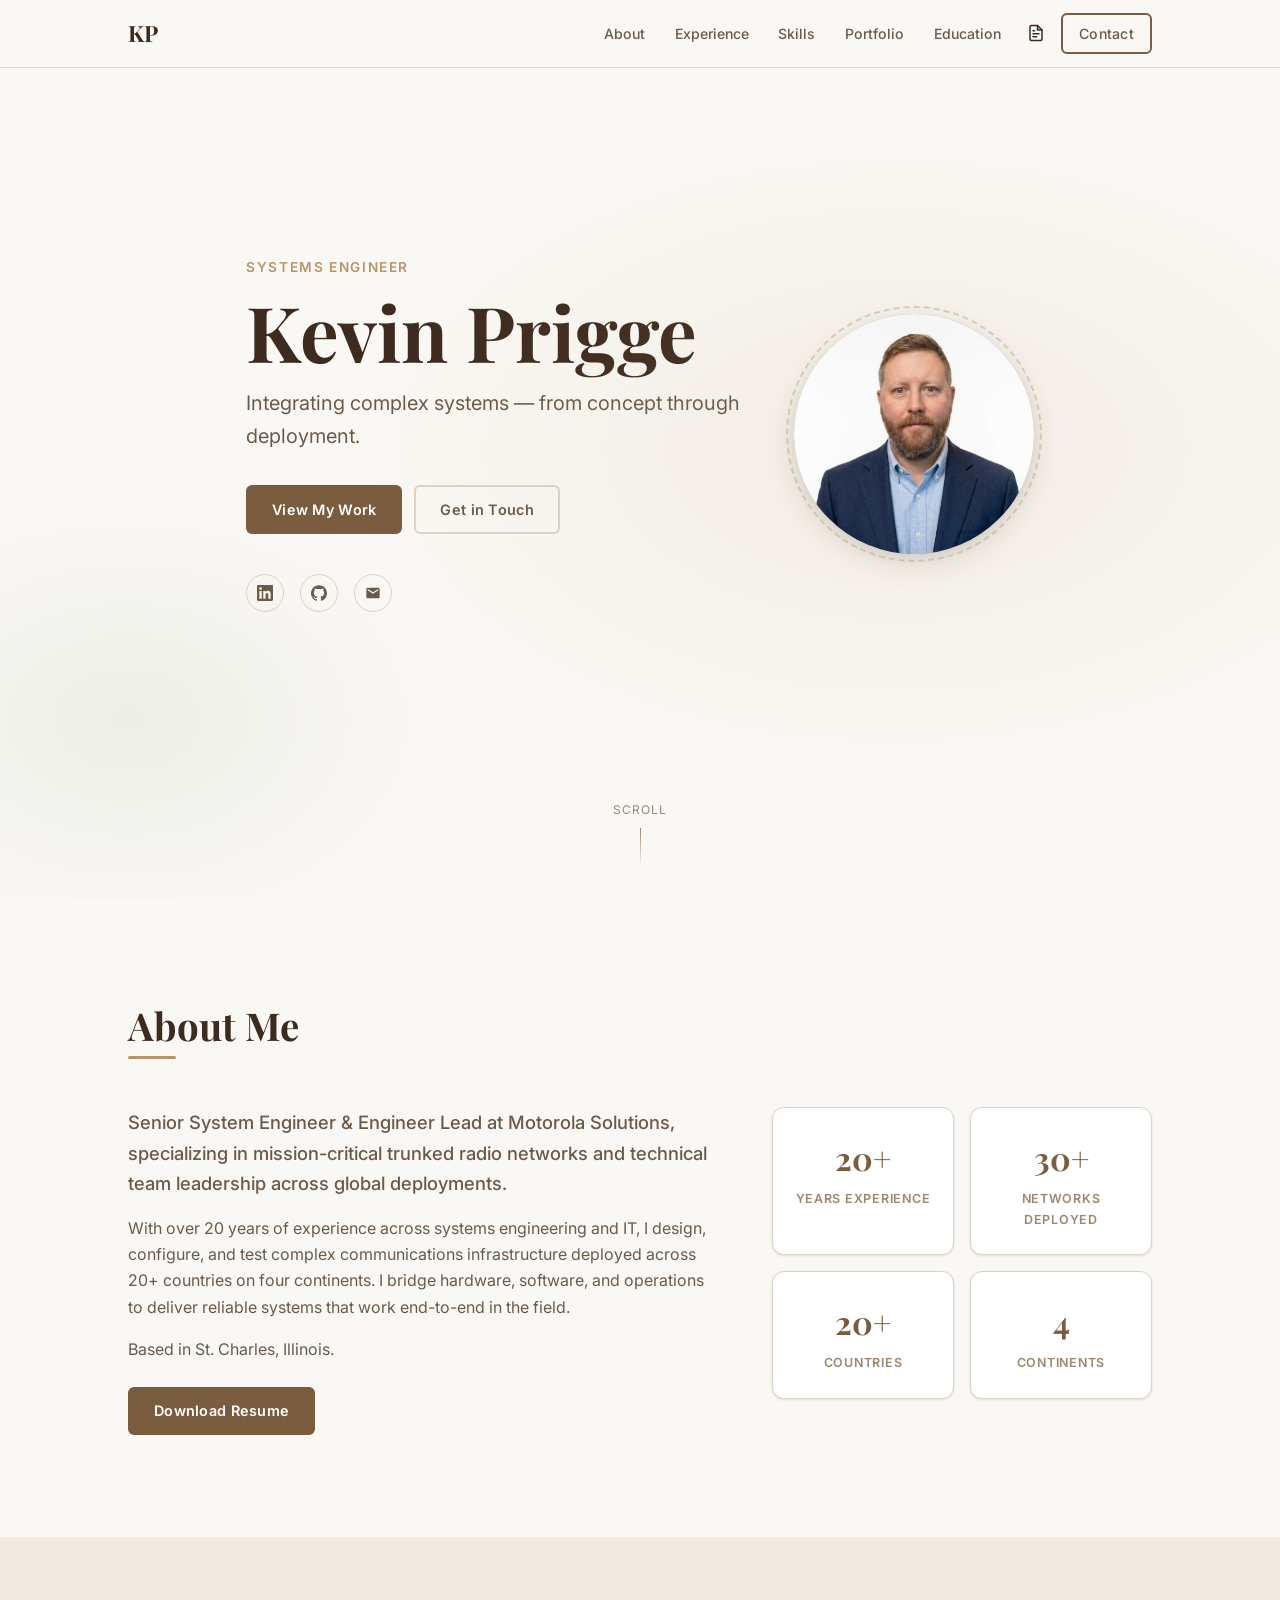
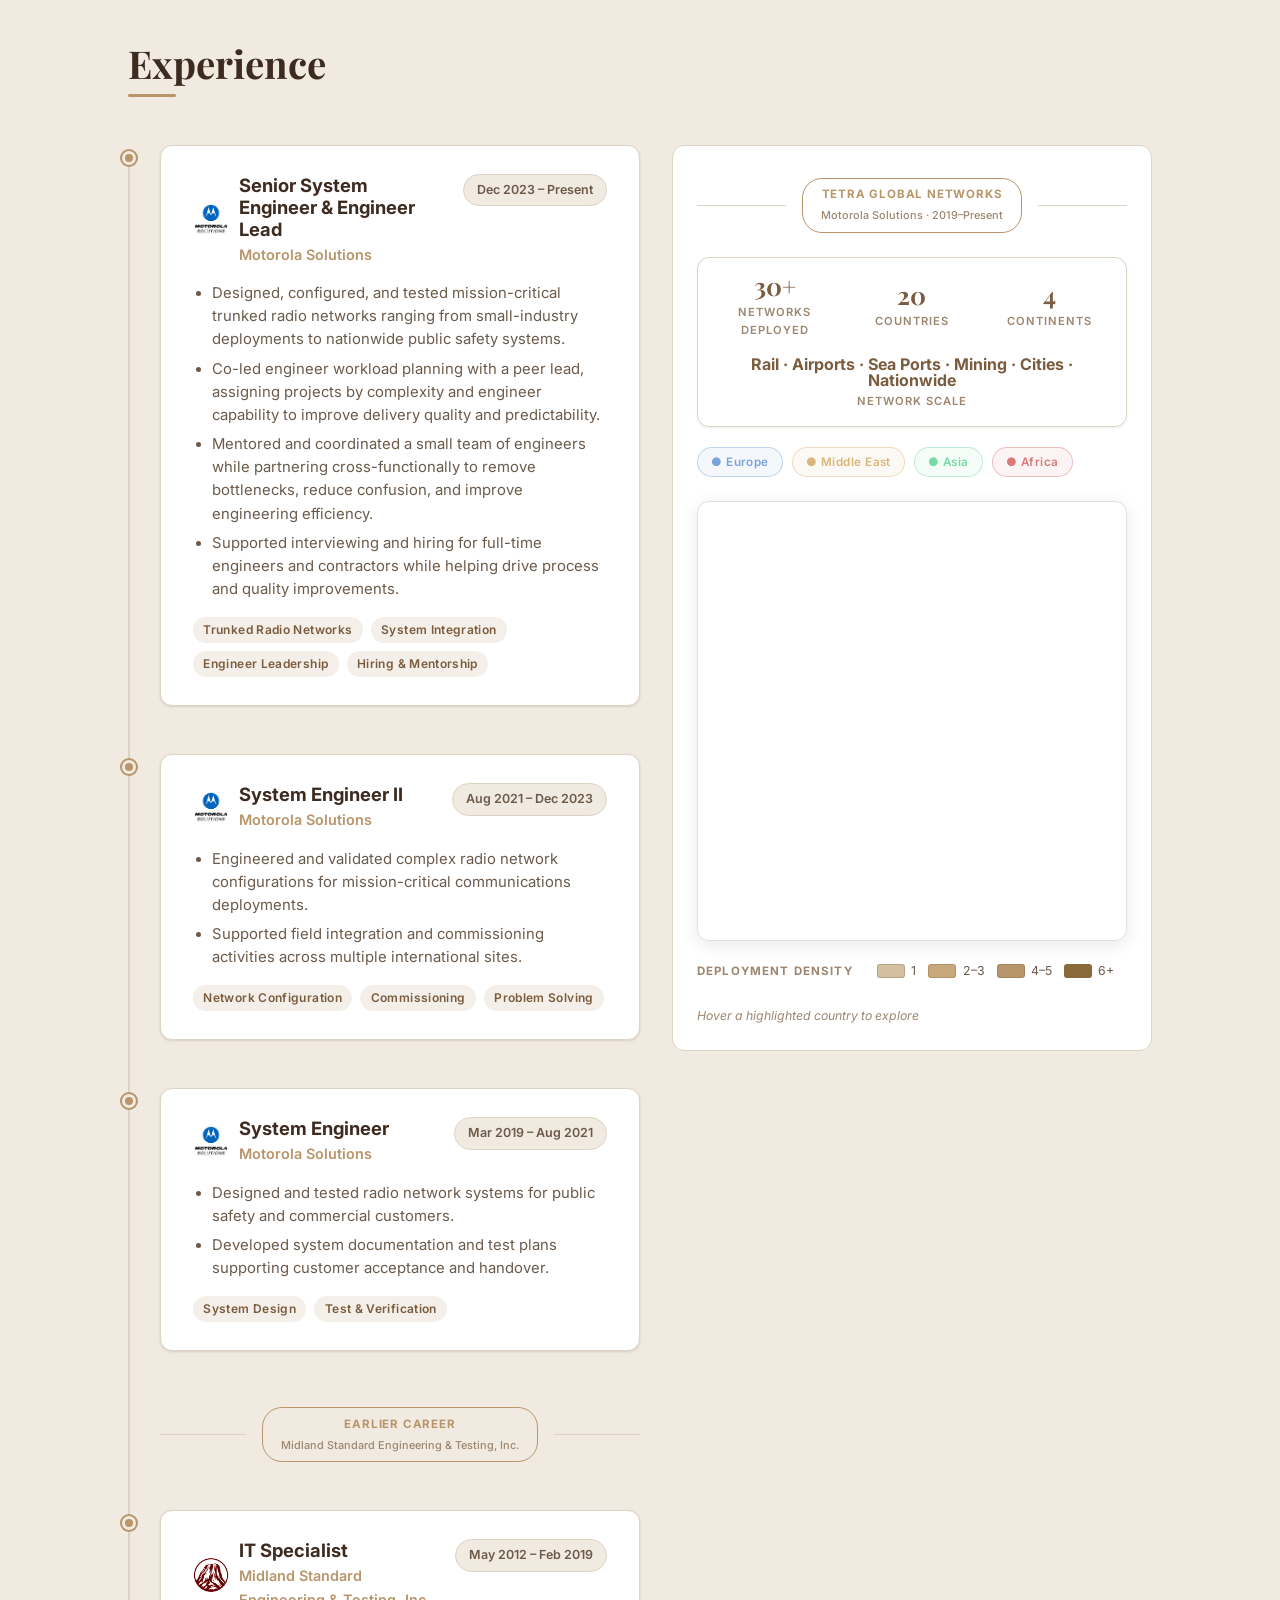
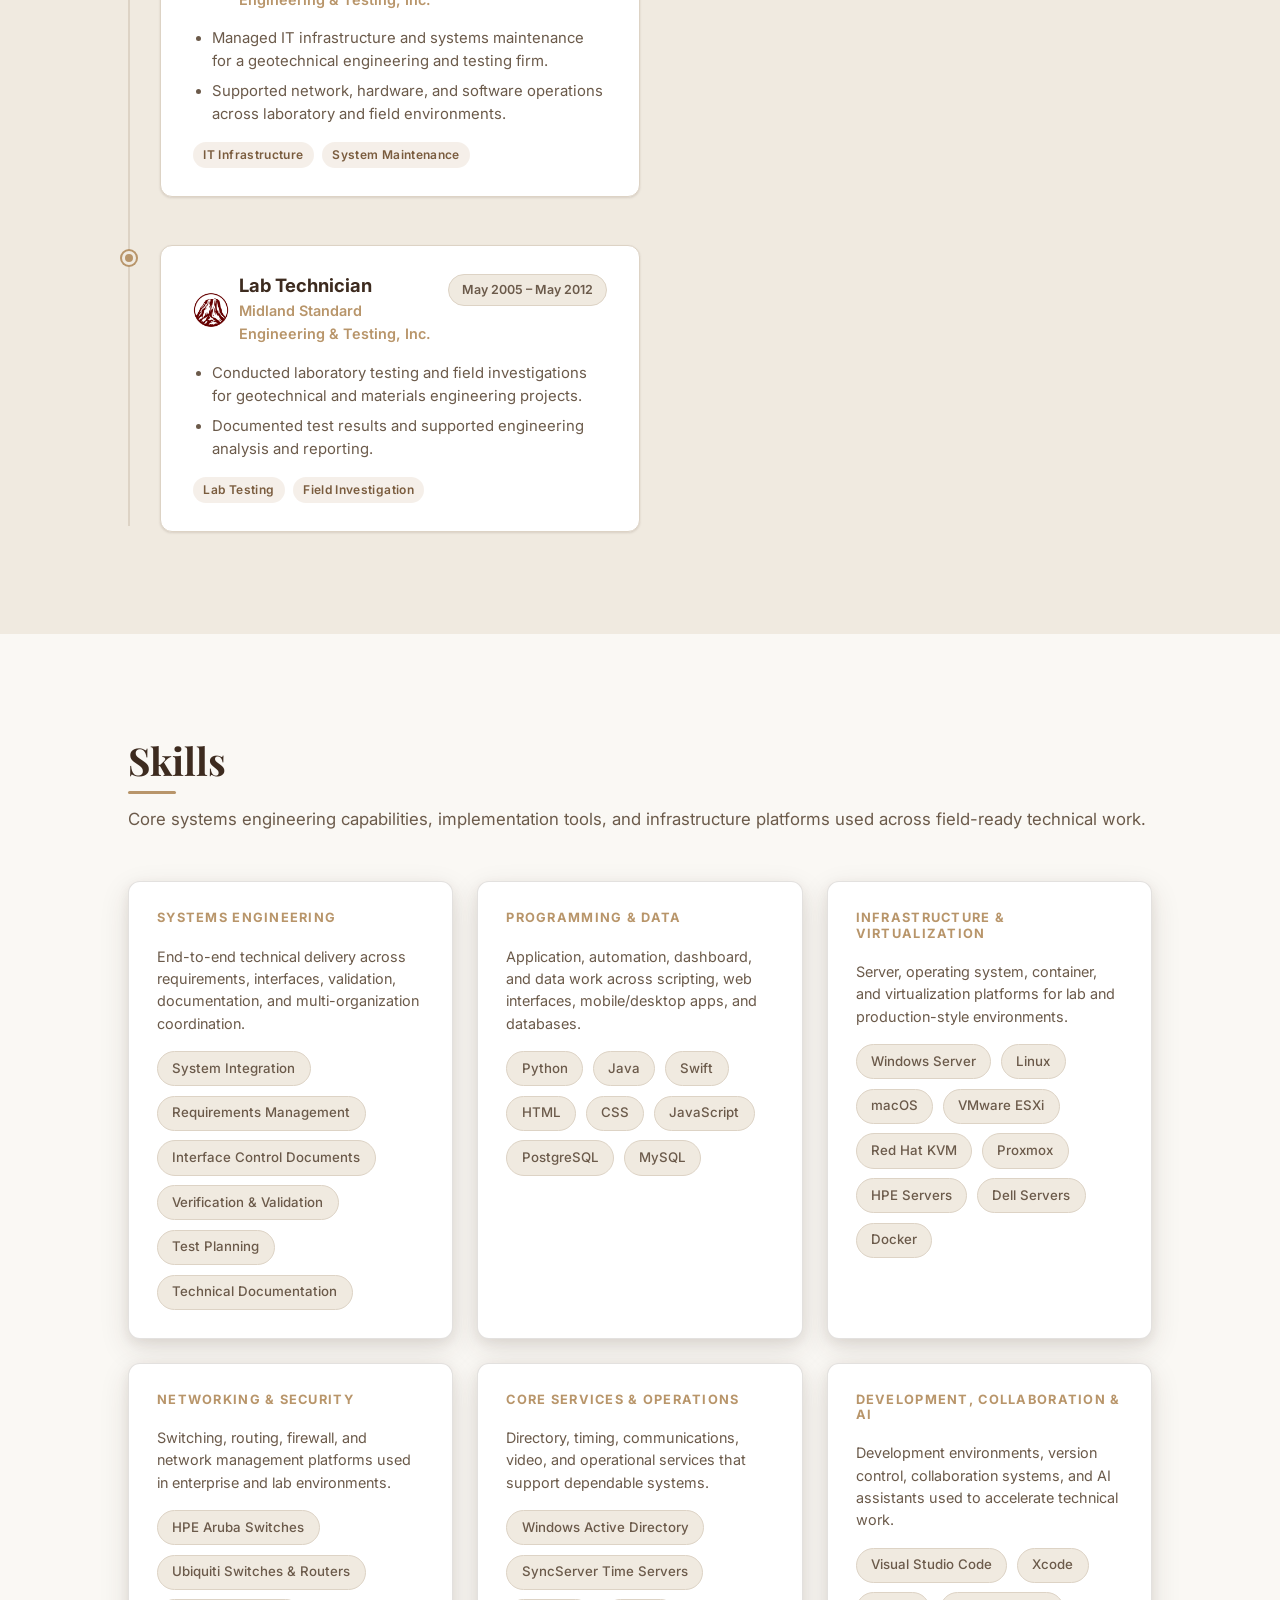
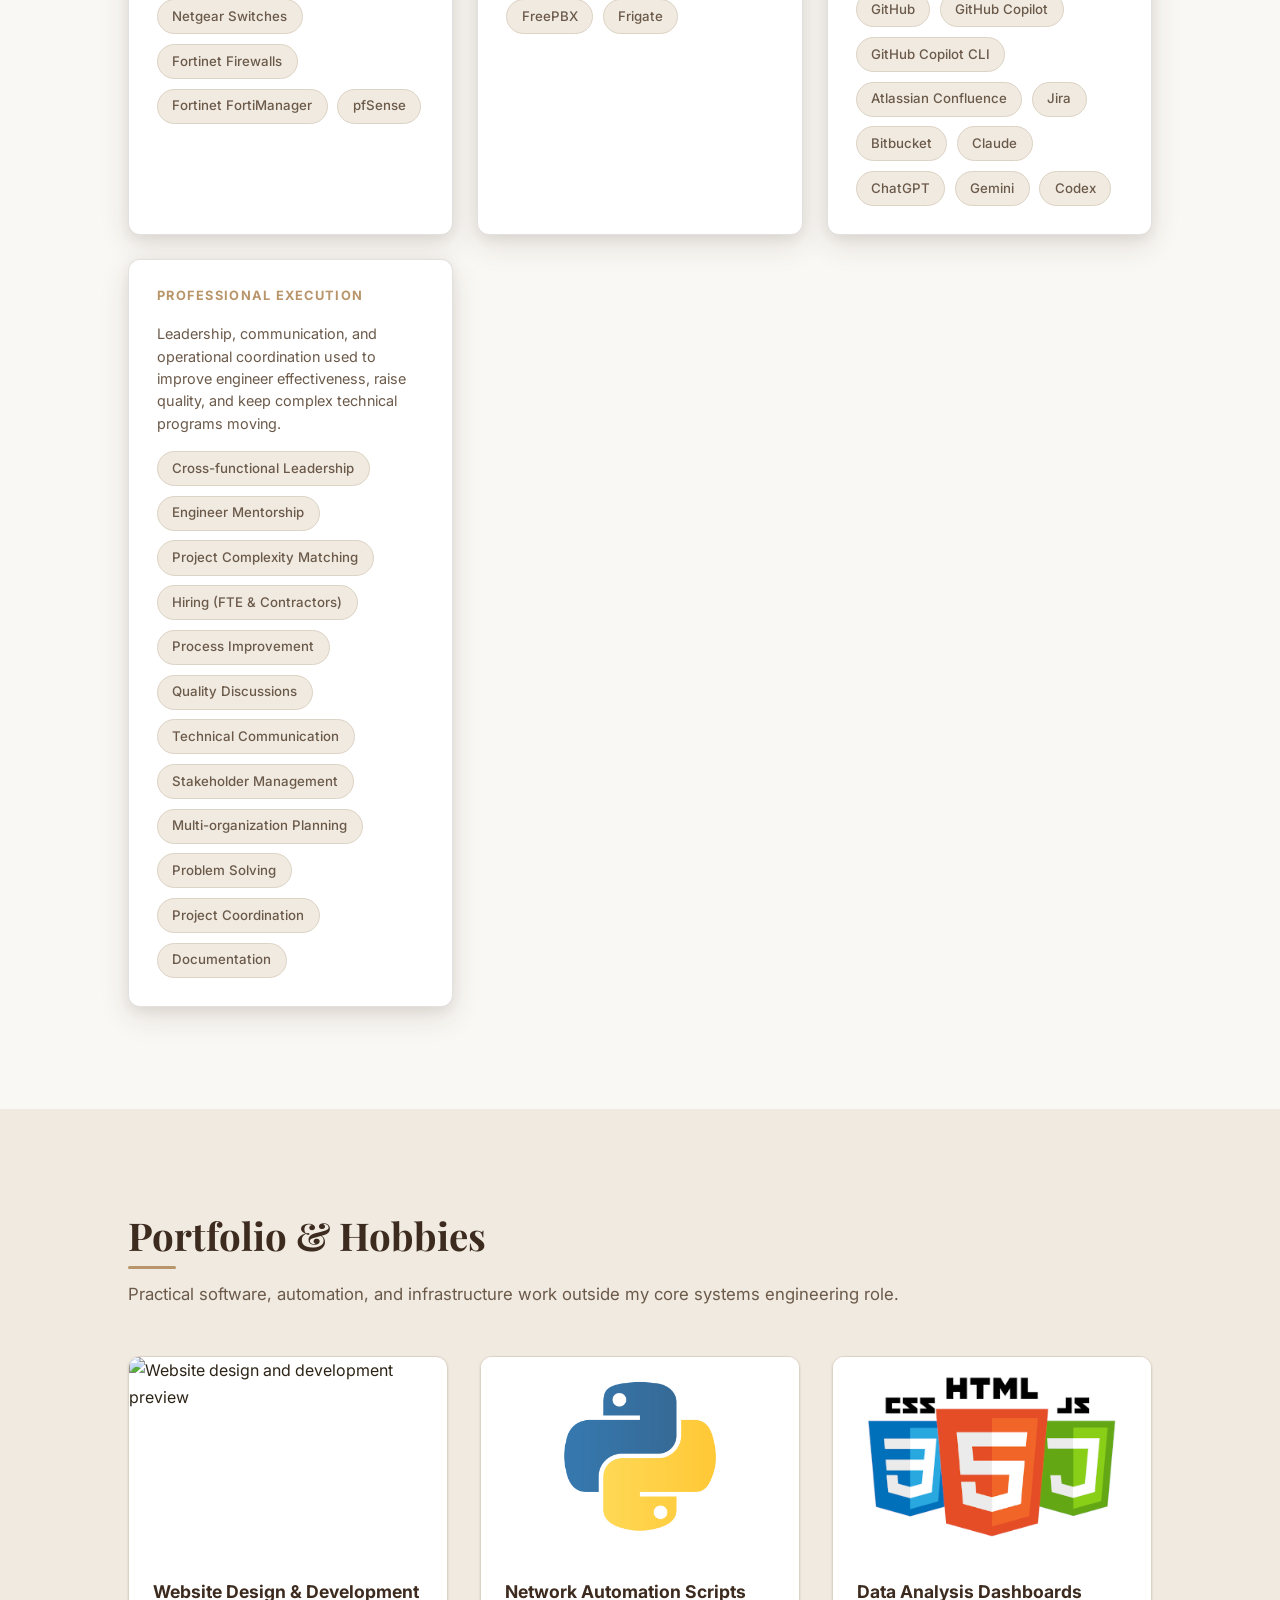
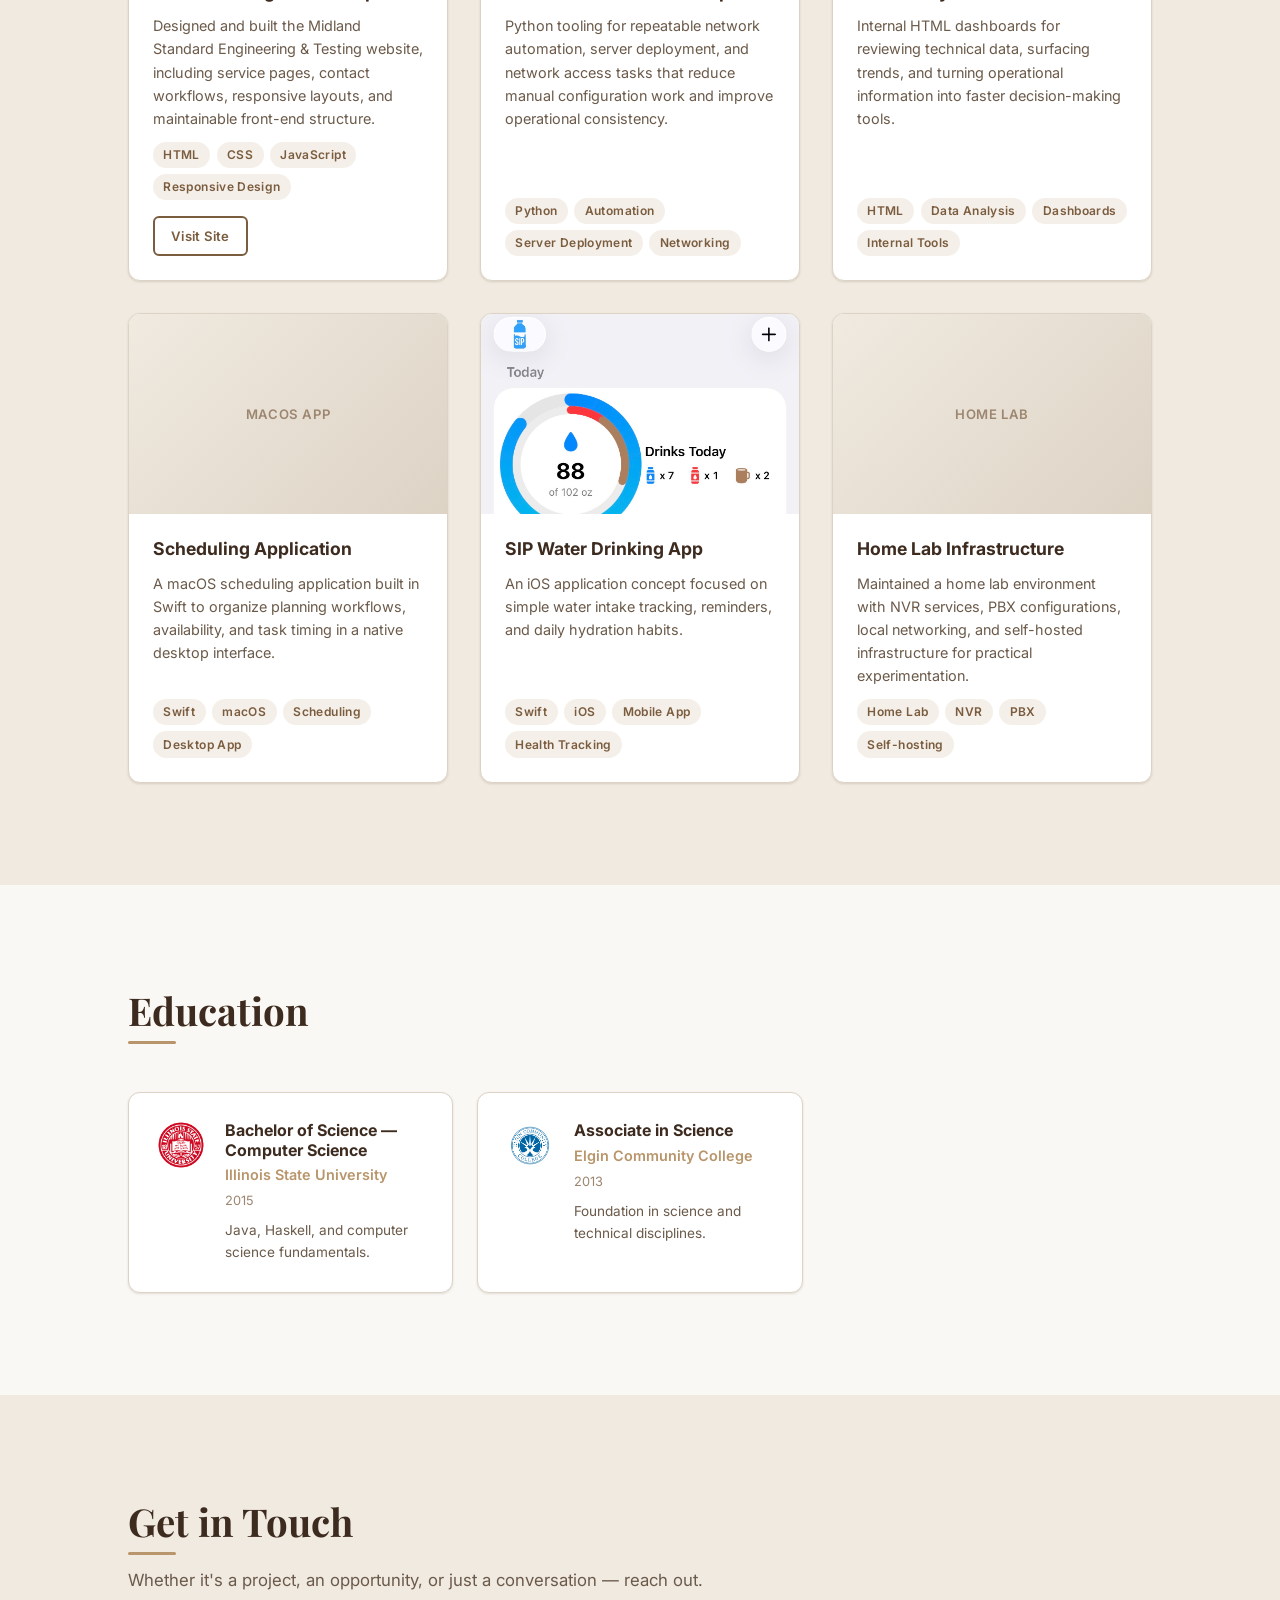
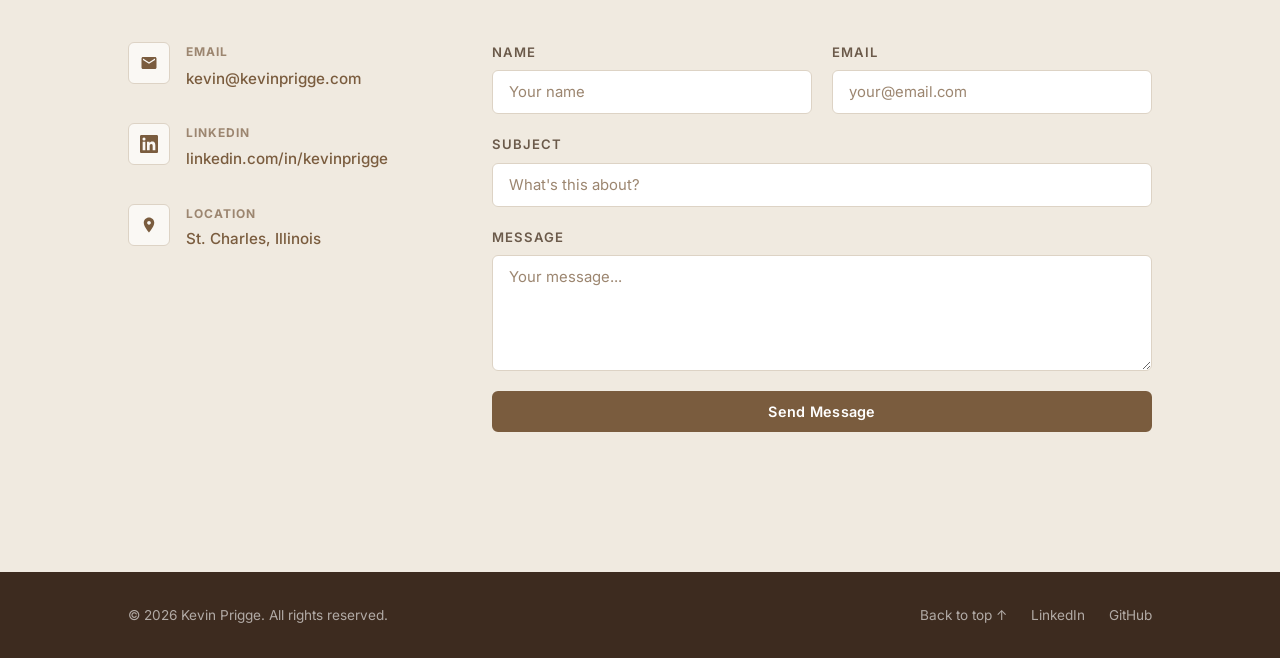
==== commit b50698e0: "Update resume and index HTML for enhanced role descriptions and leadership emphasis; add .github/ to" ====
--- a/index.html
+++ b/index.html
@@ -209,7 +209,7 @@
         </div>
         <div class="about-grid">
           <div class="about-text">
-            <p class="lead">Senior System Engineer at Motorola Solutions, specializing in mission-critical trunked radio networks — from small-scale industries to nationwide public safety systems.</p>
+            <p class="lead">Senior System Engineer &amp; Engineer Lead at Motorola Solutions, specializing in mission-critical trunked radio networks and technical team leadership across global deployments.</p>
             <p>With over 20 years of experience across systems engineering and IT, I design, configure, and test complex communications infrastructure deployed across 20+ countries on four continents. I bridge hardware, software, and operations to deliver reliable systems that work end-to-end in the field.</p>
             <p>Based in St. Charles, Illinois.</p>
             <a href="resume.html" target="_blank" class="btn btn-primary">Download Resume</a>
@@ -252,7 +252,7 @@
                 <div style="display:flex;align-items:center;gap:10px;">
                   <img src="assets/images/msi.png" alt="Motorola Solutions" style="width:36px;height:36px;object-fit:contain;flex-shrink:0;" />
                   <div>
-                    <h3 class="job-title">Senior System Engineer</h3>
+                    <h3 class="job-title">Senior System Engineer &amp; Engineer Lead</h3>
                     <p class="company">Motorola Solutions</p>
                   </div>
                 </div>
@@ -260,14 +260,15 @@
               </div>
               <ul class="job-bullets">
                 <li>Designed, configured, and tested mission-critical trunked radio networks ranging from small-industry deployments to nationwide public safety systems.</li>
-                <li>Led end-to-end system integration across hardware, software, and network infrastructure for global deployments spanning 20+ countries.</li>
-                <li>Served as technical lead on international programmes, coordinating across cross-functional teams to resolve interface issues and ensure on-time delivery.</li>
+                <li>Co-led engineer workload planning with a peer lead, assigning projects by complexity and engineer capability to improve delivery quality and predictability.</li>
+                <li>Mentored and coordinated a small team of engineers while partnering cross-functionally to remove bottlenecks, reduce confusion, and improve engineering efficiency.</li>
+                <li>Supported interviewing and hiring for full-time engineers and contractors while helping drive process and quality improvements.</li>
               </ul>
               <div class="job-tags">
                 <span class="tag">Trunked Radio Networks</span>
                 <span class="tag">System Integration</span>
-                <span class="tag">Public Safety</span>
-                <span class="tag">International Deployments</span>
+                <span class="tag">Engineer Leadership</span>
+                <span class="tag">Hiring &amp; Mentorship</span>
               </div>
             </div>
           </div>
@@ -548,9 +549,14 @@
 
           <article class="skill-card">
             <h3 class="skill-group-title">Professional Execution</h3>
-            <p class="skill-desc">Planning, communication, and coordination skills used to keep complex technical work moving across teams and organizations.</p>
+            <p class="skill-desc">Leadership, communication, and operational coordination used to improve engineer effectiveness, raise quality, and keep complex technical programs moving.</p>
             <div class="pill-group">
               <span class="pill">Cross-functional Leadership</span>
+              <span class="pill">Engineer Mentorship</span>
+              <span class="pill">Project Complexity Matching</span>
+              <span class="pill">Hiring (FTE &amp; Contractors)</span>
+              <span class="pill">Process Improvement</span>
+              <span class="pill">Quality Discussions</span>
               <span class="pill">Technical Communication</span>
               <span class="pill">Stakeholder Management</span>
               <span class="pill">Multi-organization Planning</span>
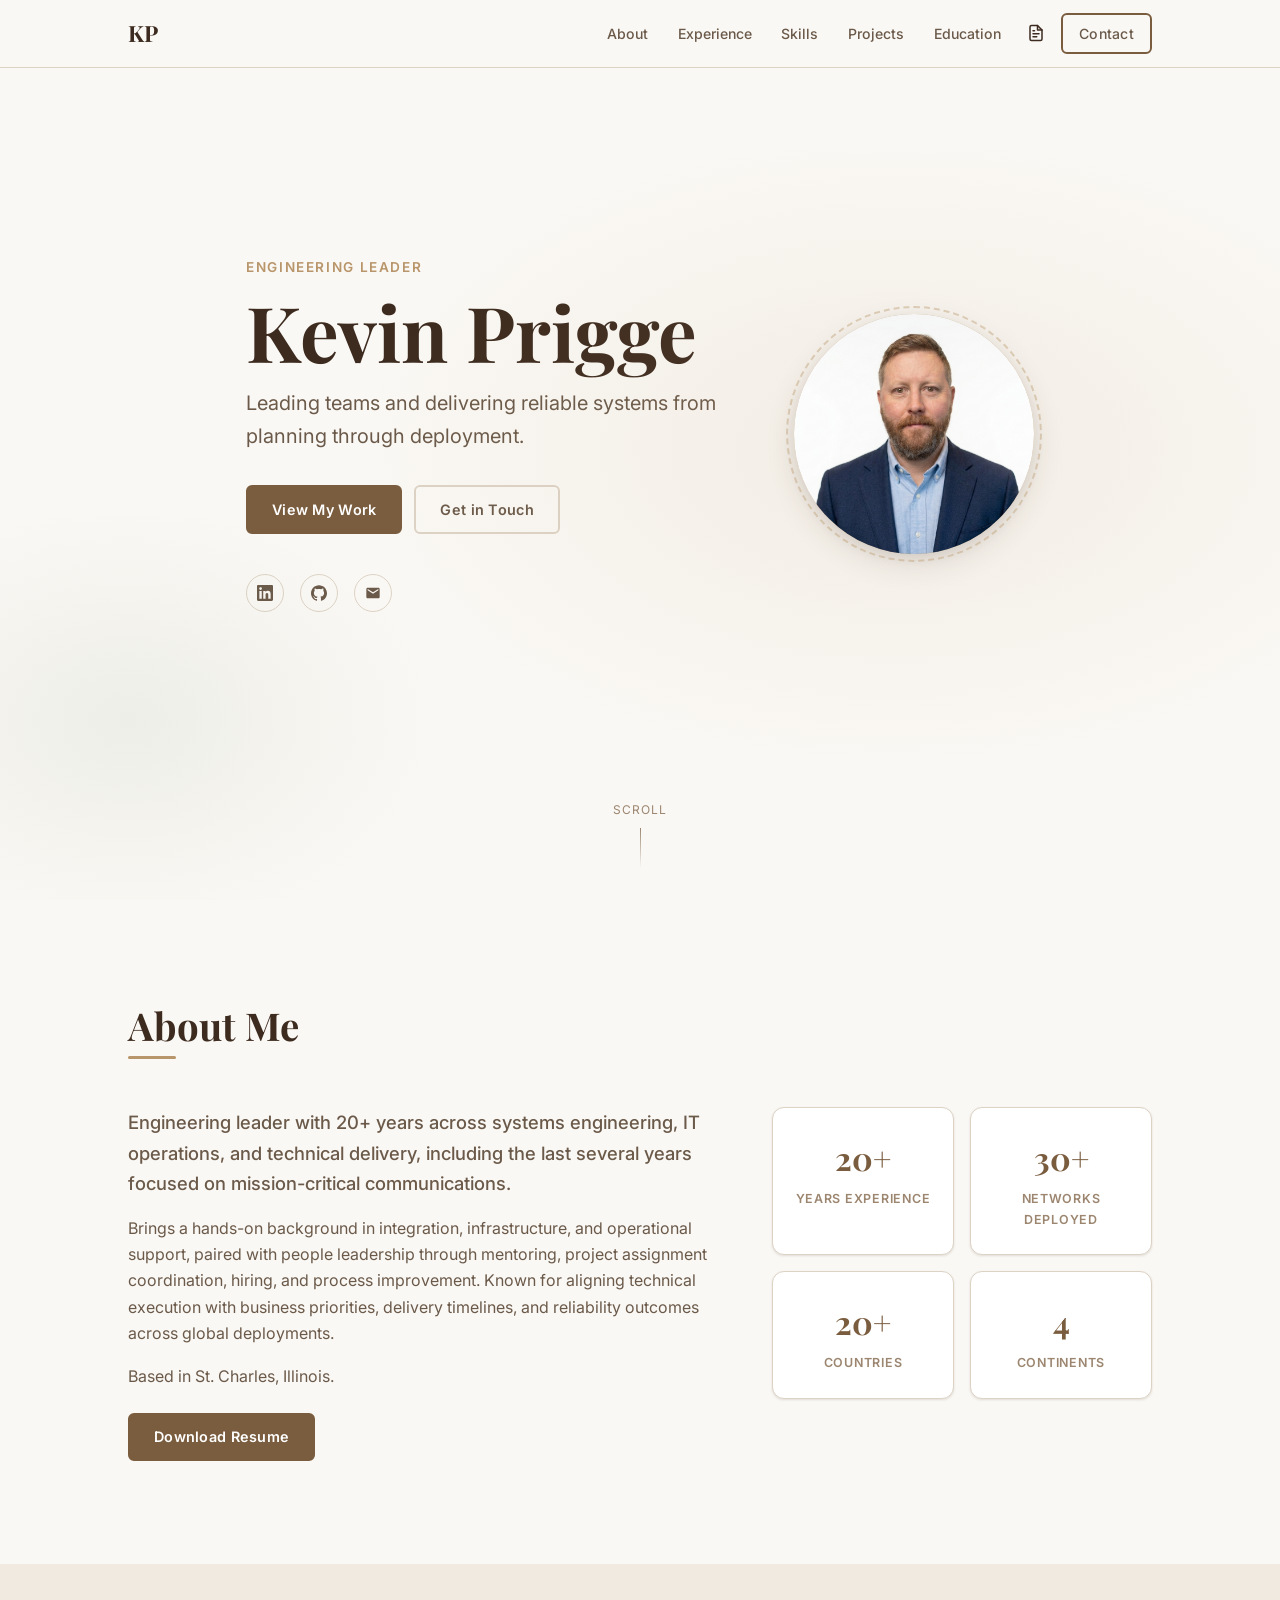
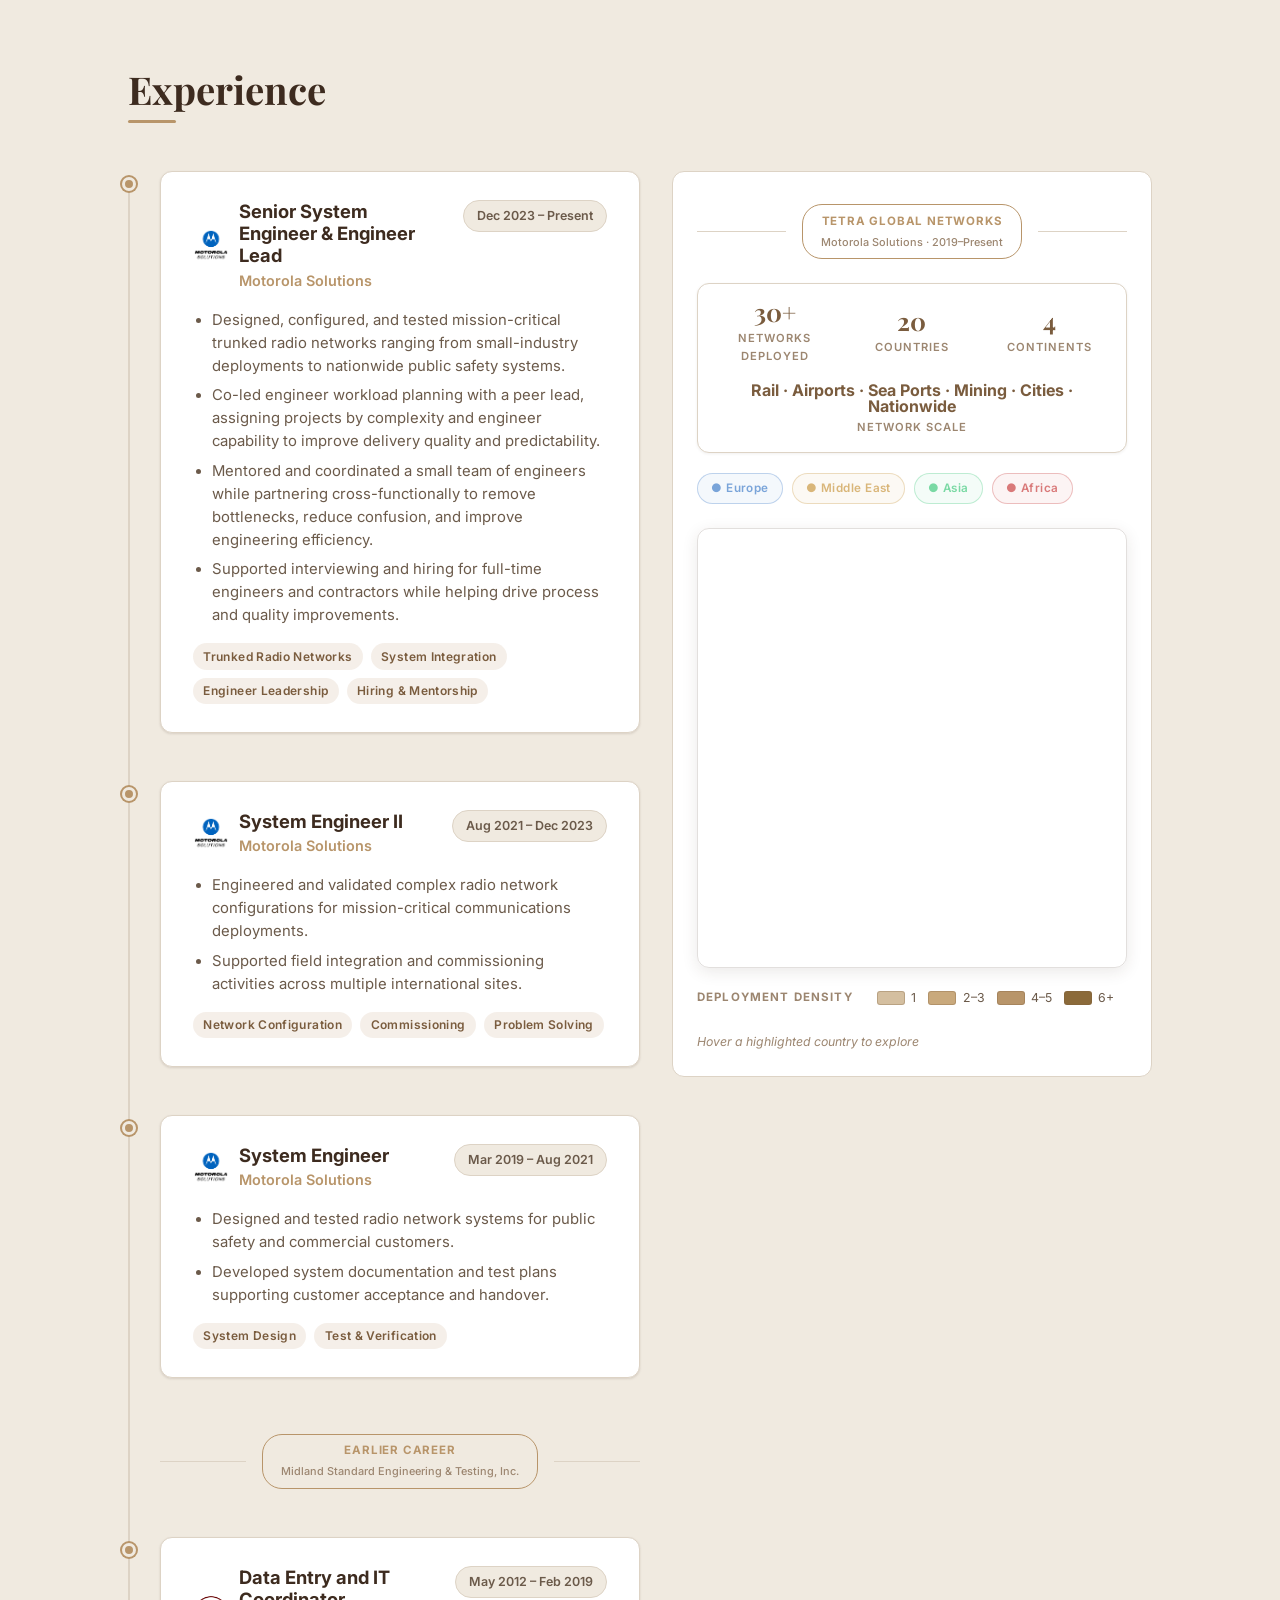
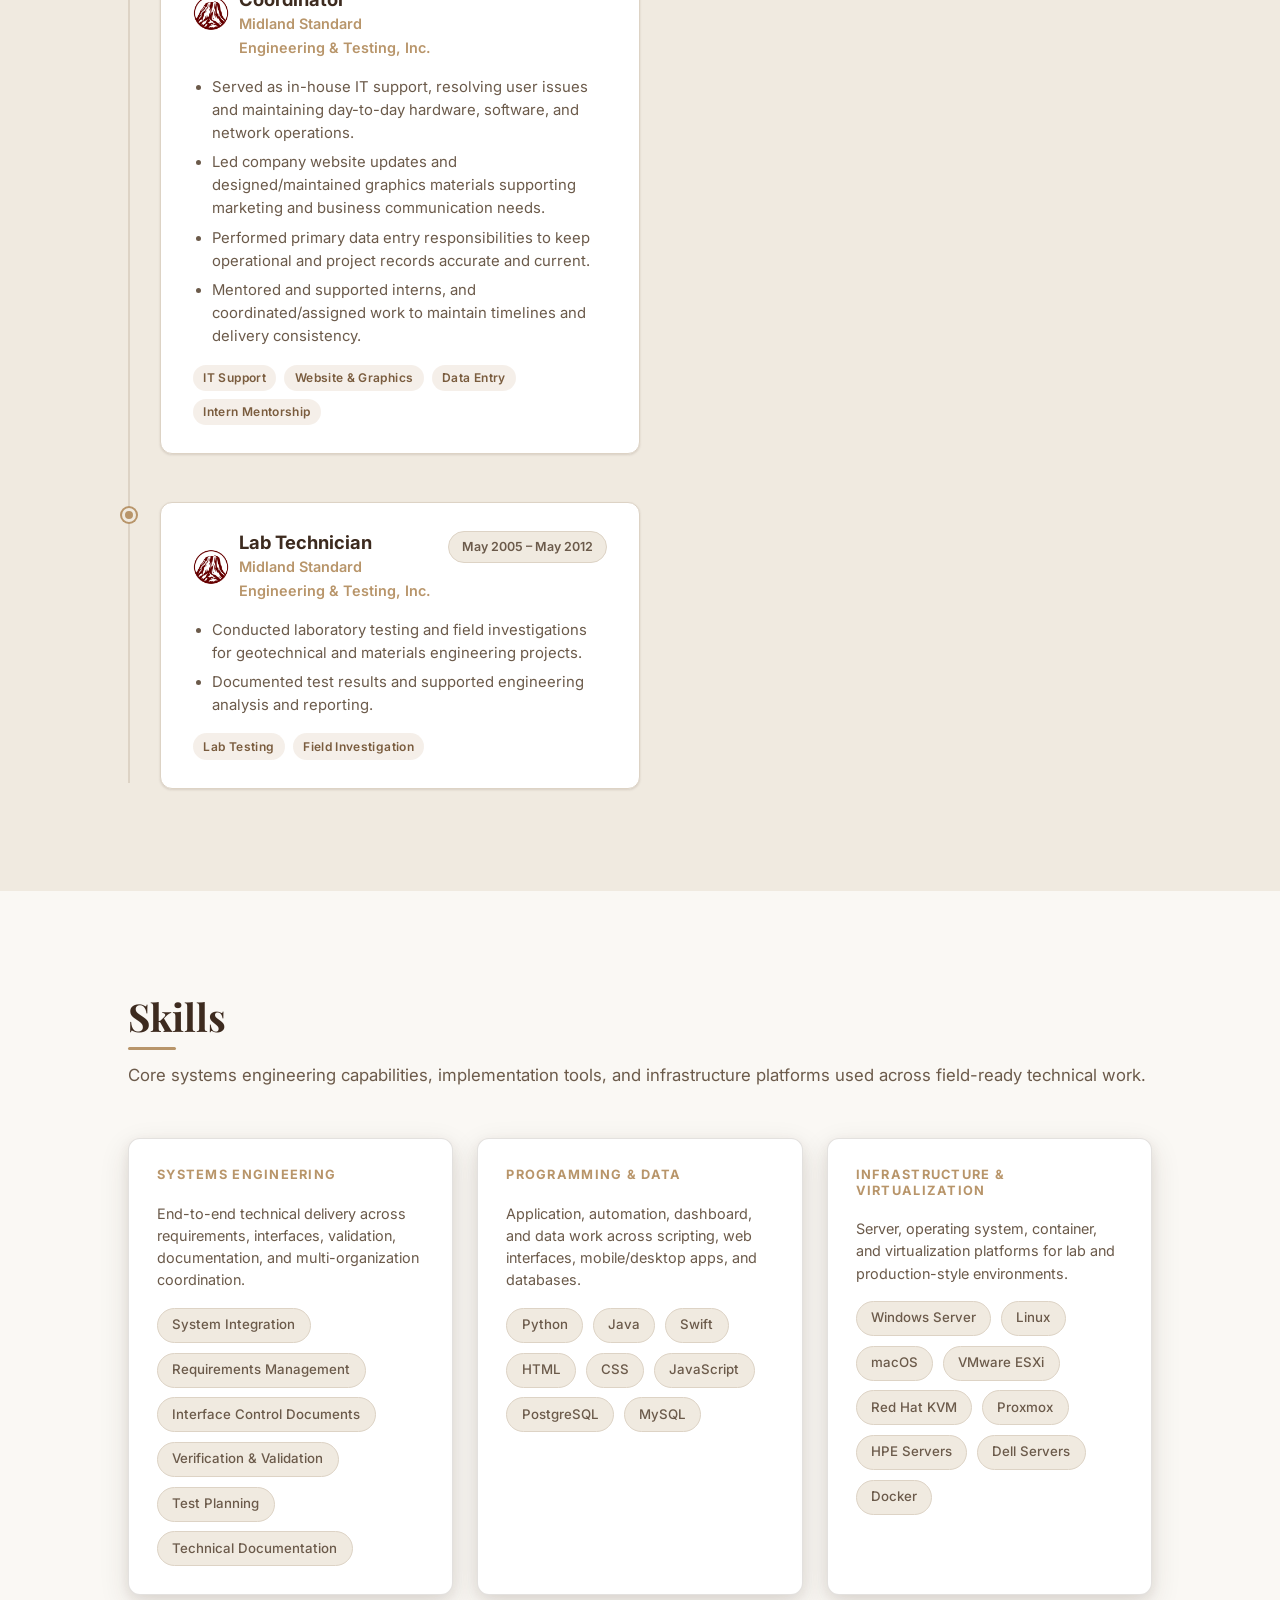
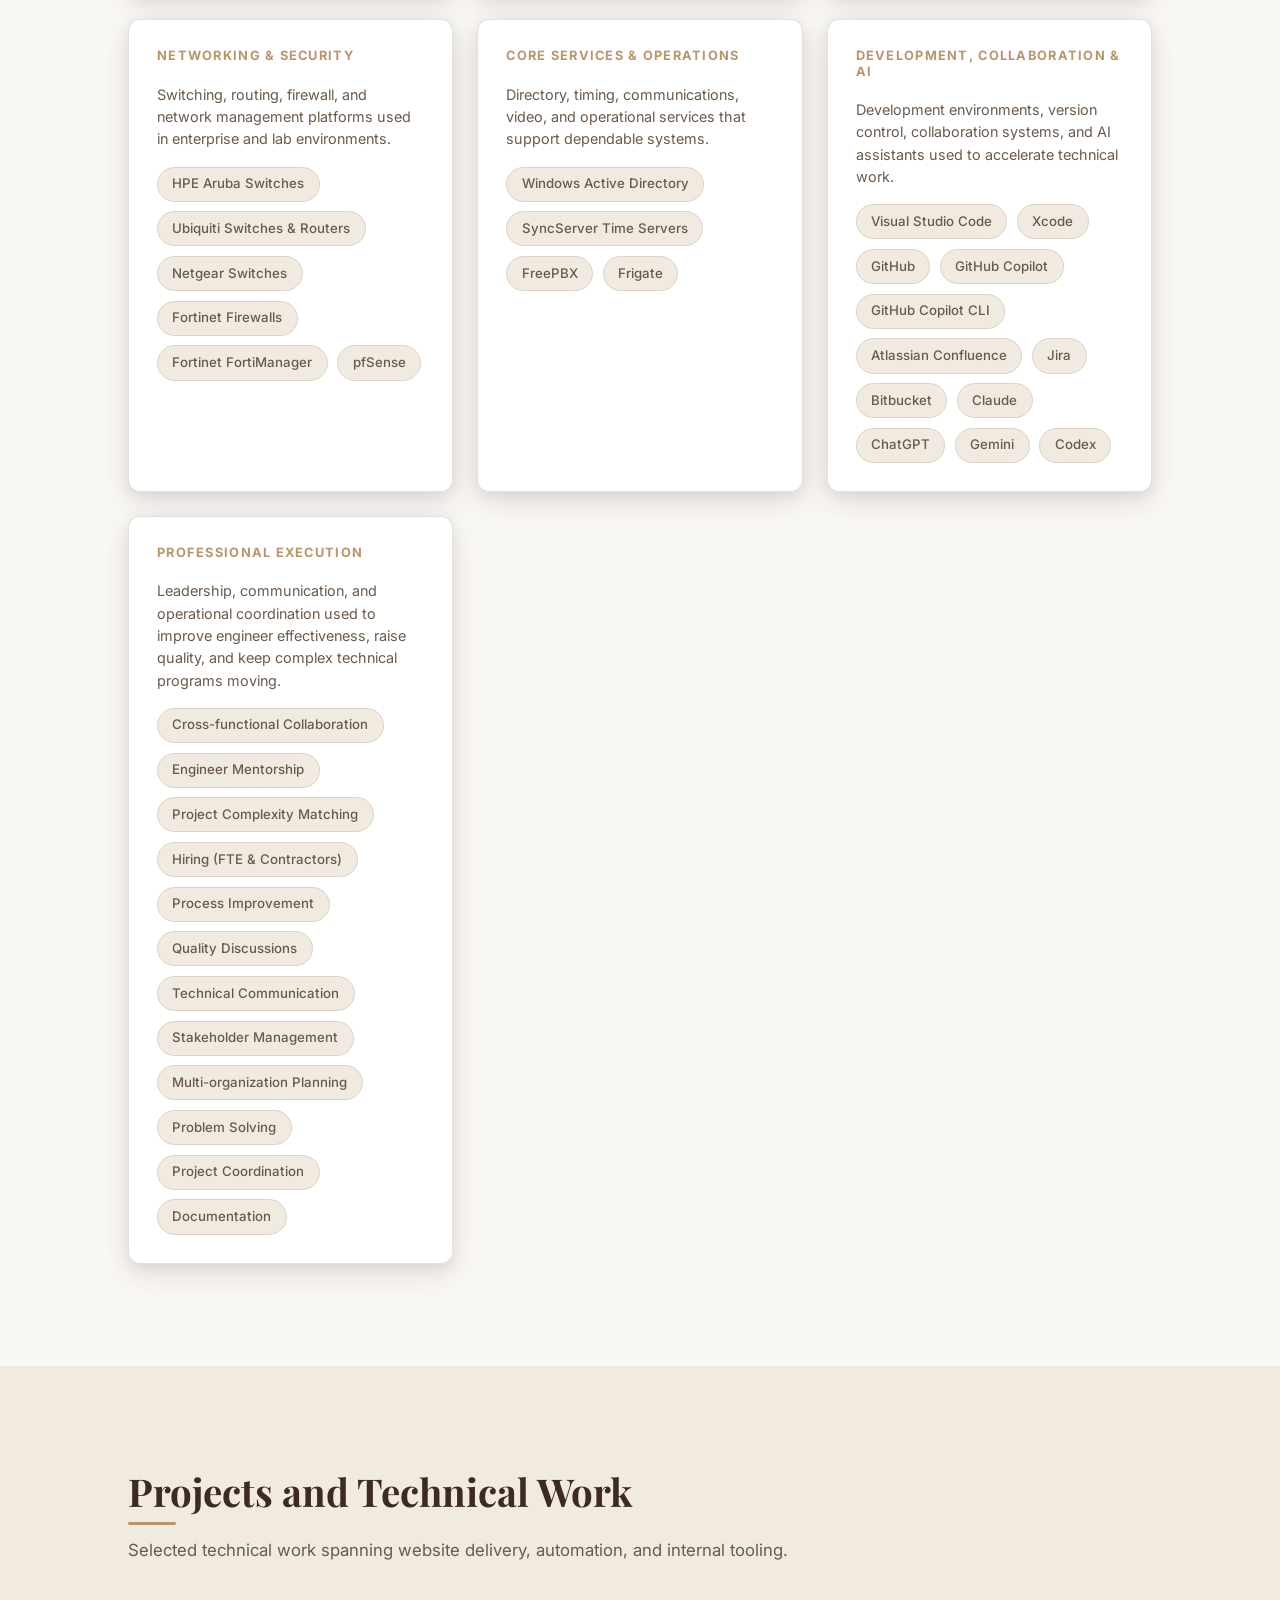
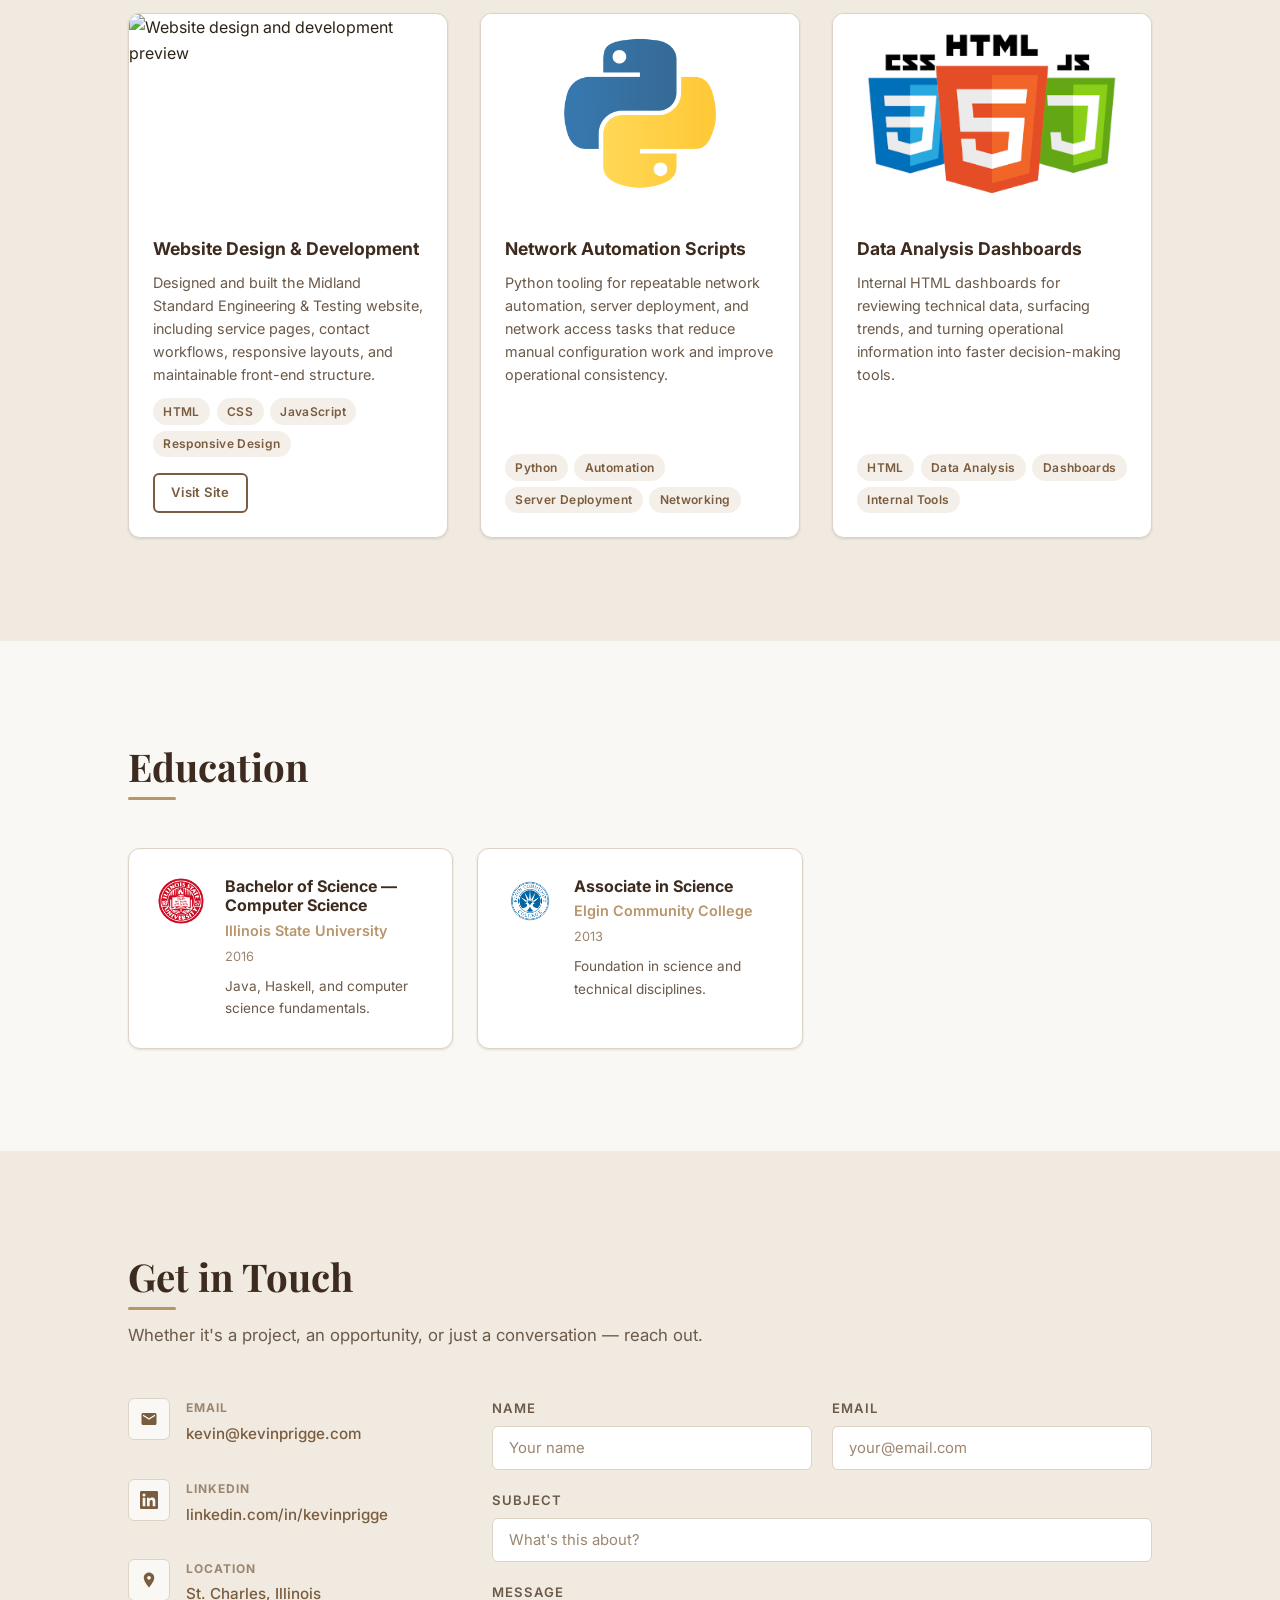
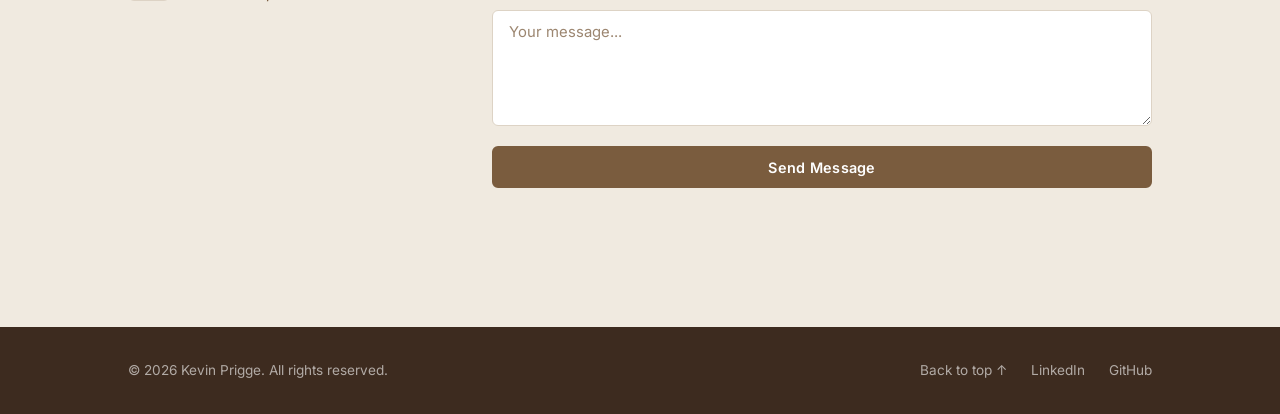
==== commit 7997f0c2: "Update index and resume HTML for enhanced role descriptions and leadership emphasis" ====
--- a/index.html
+++ b/index.html
@@ -3,8 +3,8 @@
 <head>
   <meta charset="UTF-8" />
   <meta name="viewport" content="width=device-width, initial-scale=1.0" />
-  <title>Kevin Prigge — Systems Engineer</title>
-  <meta name="description" content="Systems Engineer specializing in system integration. Portfolio, projects, and contact." />
+  <title>Kevin Prigge — Engineering Manager</title>
+  <meta name="description" content="Engineering manager candidate with 20+ years of experience across systems integration, mission-critical communications, and technical team leadership." />
   <link rel="stylesheet" href="assets/css/styles.css" />
   <link rel="preconnect" href="https://fonts.googleapis.com" />
   <link rel="preconnect" href="https://fonts.gstatic.com" crossorigin />
@@ -142,7 +142,7 @@
         <li><a href="#about">About</a></li>
         <li><a href="#experience">Experience</a></li>
         <li><a href="#skills">Skills</a></li>
-        <li><a href="#projects">Portfolio</a></li>
+        <li><a href="#projects">Projects</a></li>
         <li><a href="#education">Education</a></li>
         <li>
           <a href="resume.html" target="_blank" class="nav-icon-link" aria-label="Open resume" title="Resume">
@@ -169,9 +169,9 @@
     <section class="hero" id="hero">
       <div class="container hero-inner">
         <div class="hero-text">
-          <p class="hero-eyebrow">Systems Engineer</p>
+          <p class="hero-eyebrow">Engineering Leader</p>
           <h1 class="hero-name">Kevin Prigge</h1>
-          <p class="hero-tagline">Integrating complex systems — from concept through deployment.</p>
+          <p class="hero-tagline">Leading teams and delivering reliable systems from planning through deployment.</p>
           <div class="hero-actions">
             <a href="#deployments" class="btn btn-primary">View My Work</a>
             <a href="#contact" class="btn btn-ghost">Get in Touch</a>
@@ -209,8 +209,8 @@
         </div>
         <div class="about-grid">
           <div class="about-text">
-            <p class="lead">Senior System Engineer &amp; Engineer Lead at Motorola Solutions, specializing in mission-critical trunked radio networks and technical team leadership across global deployments.</p>
-            <p>With over 20 years of experience across systems engineering and IT, I design, configure, and test complex communications infrastructure deployed across 20+ countries on four continents. I bridge hardware, software, and operations to deliver reliable systems that work end-to-end in the field.</p>
+            <p class="lead">Engineering leader with 20+ years across systems engineering, IT operations, and technical delivery, including the last several years focused on mission-critical communications.</p>
+            <p>Brings a hands-on background in integration, infrastructure, and operational support, paired with people leadership through mentoring, project assignment coordination, hiring, and process improvement. Known for aligning technical execution with business priorities, delivery timelines, and reliability outcomes across global deployments.</p>
             <p>Based in St. Charles, Illinois.</p>
             <a href="resume.html" target="_blank" class="btn btn-primary">Download Resume</a>
           </div>
@@ -405,19 +405,23 @@
                 <div style="display:flex;align-items:center;gap:10px;">
                   <img src="assets/images/mset.png" alt="Midland Standard Engineering &amp; Testing" style="width:36px;height:36px;object-fit:contain;flex-shrink:0;" />
                   <div>
-                    <h3 class="job-title">IT Specialist</h3>
+                    <h3 class="job-title">Data Entry and IT Coordinator</h3>
                     <p class="company">Midland Standard<br />Engineering &amp; Testing, Inc.</p>
                   </div>
                 </div>
                 <span class="date-badge">May 2012 – Feb 2019</span>
               </div>
               <ul class="job-bullets">
-                <li>Managed IT infrastructure and systems maintenance for a geotechnical engineering and testing firm.</li>
-                <li>Supported network, hardware, and software operations across laboratory and field environments.</li>
+                <li>Served as in-house IT support, resolving user issues and maintaining day-to-day hardware, software, and network operations.</li>
+                <li>Led company website updates and designed/maintained graphics materials supporting marketing and business communication needs.</li>
+                <li>Performed primary data entry responsibilities to keep operational and project records accurate and current.</li>
+                <li>Mentored and supported interns, and coordinated/assigned work to maintain timelines and delivery consistency.</li>
               </ul>
               <div class="job-tags">
-                <span class="tag">IT Infrastructure</span>
-                <span class="tag">System Maintenance</span>
+                <span class="tag">IT Support</span>
+                <span class="tag">Website &amp; Graphics</span>
+                <span class="tag">Data Entry</span>
+                <span class="tag">Intern Mentorship</span>
               </div>
             </div>
           </div>
@@ -551,7 +555,7 @@
             <h3 class="skill-group-title">Professional Execution</h3>
             <p class="skill-desc">Leadership, communication, and operational coordination used to improve engineer effectiveness, raise quality, and keep complex technical programs moving.</p>
             <div class="pill-group">
-              <span class="pill">Cross-functional Leadership</span>
+              <span class="pill">Cross-functional Collaboration</span>
               <span class="pill">Engineer Mentorship</span>
               <span class="pill">Project Complexity Matching</span>
               <span class="pill">Hiring (FTE &amp; Contractors)</span>
@@ -569,13 +573,13 @@
       </div>
     </section>
 
-    <!-- ===== PROJECTS & HOBBIES ===== -->
+    <!-- ===== PROJECTS ===== -->
     <section class="section projects bg-tinted" id="projects">
       <div class="container">
         <div class="section-header">
-          <h2 class="section-title">Portfolio &amp; Hobbies</h2>
+          <h2 class="section-title">Projects and Technical Work</h2>
           <div class="section-rule"></div>
-          <p class="section-sub">Practical software, automation, and infrastructure work outside my core systems engineering role.</p>
+          <p class="section-sub">Selected technical work spanning website delivery, automation, and internal tooling.</p>
         </div>
 
         <div class="projects-grid">
@@ -630,49 +634,6 @@
             </div>
           </article>
 
-          <article class="project-card">
-            <div class="project-image placeholder-img">macOS App</div>
-            <div class="project-body">
-              <h3 class="project-title">Scheduling Application</h3>
-              <p class="project-desc">A macOS scheduling application built in Swift to organize planning workflows, availability, and task timing in a native desktop interface.</p>
-              <div class="project-tags">
-                <span class="tag">Swift</span>
-                <span class="tag">macOS</span>
-                <span class="tag">Scheduling</span>
-                <span class="tag">Desktop App</span>
-              </div>
-            </div>
-          </article>
-
-          <article class="project-card">
-            <div class="project-image">
-              <img src="assets/images/sip.png" alt="SIP water drinking app preview" class="project-image-top" />
-            </div>
-            <div class="project-body">
-              <h3 class="project-title">SIP Water Drinking App</h3>
-              <p class="project-desc">An iOS application concept focused on simple water intake tracking, reminders, and daily hydration habits.</p>
-              <div class="project-tags">
-                <span class="tag">Swift</span>
-                <span class="tag">iOS</span>
-                <span class="tag">Mobile App</span>
-                <span class="tag">Health Tracking</span>
-              </div>
-            </div>
-          </article>
-
-          <article class="project-card">
-            <div class="project-image placeholder-img">Home Lab</div>
-            <div class="project-body">
-              <h3 class="project-title">Home Lab Infrastructure</h3>
-              <p class="project-desc">Maintained a home lab environment with NVR services, PBX configurations, local networking, and self-hosted infrastructure for practical experimentation.</p>
-              <div class="project-tags">
-                <span class="tag">Home Lab</span>
-                <span class="tag">NVR</span>
-                <span class="tag">PBX</span>
-                <span class="tag">Self-hosting</span>
-              </div>
-            </div>
-          </article>
         </div>
       </div>
     </section>
@@ -693,7 +654,7 @@
             <div class="edu-body">
               <h3 class="edu-degree">Bachelor of Science — Computer Science</h3>
               <p class="edu-school">Illinois State University</p>
-              <p class="edu-date">2015</p>
+              <p class="edu-date">2016</p>
               <p class="edu-note">Java, Haskell, and computer science fundamentals.</p>
             </div>
           </div>
@@ -799,12 +760,84 @@
   <script src="https://cdn.amcharts.com/lib/5/geodata/worldLow.js"></script>
   <script src="https://cdn.amcharts.com/lib/5/themes/Animated.js"></script>
   <script>
-  (function () {
-    if (!window.am5 || !window.am5map || !window.am5geodata_worldLow) return;
-
+  (function initMap(attempt) {
     var mapEl = document.getElementById('deployment-map');
+    if (!mapEl) return;
+
+    function loadScript(src, done) {
+      var existing = Array.prototype.find.call(document.scripts, function (s) {
+        return s.src === src;
+      });
+      if (existing) {
+        if (existing.getAttribute('data-loaded') === 'true') {
+          done();
+          return;
+        }
+        existing.addEventListener('load', function () { done(); }, { once: true });
+        existing.addEventListener('error', function () { done(); }, { once: true });
+        return;
+      }
+
+      var s = document.createElement('script');
+      s.src = src;
+      s.async = false;
+      s.defer = false;
+      s.addEventListener('load', function () {
+        s.setAttribute('data-loaded', 'true');
+        done();
+      }, { once: true });
+      s.addEventListener('error', function () { done(); }, { once: true });
+      document.head.appendChild(s);
+    }
+
+    function loadAmChartsDeps(onDone) {
+      var sources = [
+        'https://cdn.amcharts.com/lib/5/index.js',
+        'https://cdn.amcharts.com/lib/5/map.js',
+        'https://cdn.amcharts.com/lib/5/geodata/worldLow.js',
+        'https://cdn.amcharts.com/lib/5/themes/Animated.js'
+      ];
+      var i = 0;
+
+      function next() {
+        if (i >= sources.length) {
+          onDone();
+          return;
+        }
+        loadScript(sources[i], function () {
+          i += 1;
+          next();
+        });
+      }
+
+      next();
+    }
+
+    if (!window.am5 || !window.am5map || !window.am5geodata_worldLow) {
+      if ((attempt || 0) === 0) {
+        loadAmChartsDeps(function () { initMap(1); });
+        return;
+      }
+
+      if ((attempt || 0) < 40) {
+        setTimeout(function () { initMap((attempt || 0) + 1); }, 150);
+        return;
+      }
+
+      mapEl.innerHTML =
+        '<div style="height:100%;display:flex;align-items:center;justify-content:center;padding:1rem;text-align:center;color:#6B5A4A;background:#F5EEE4;border:1px solid rgba(61,43,31,.12);border-radius:12px;font-size:.9rem;line-height:1.5;">' +
+        'The deployment map is temporarily unavailable in this environment.' +
+        '</div>';
+      return;
+    }
+
+    if (mapEl.getAttribute('data-map-initialized') === 'true') return;
+    mapEl.setAttribute('data-map-initialized', 'true');
+
     var root = am5.Root.new('deployment-map');
-    root.setThemes([am5themes_Animated.new(root)]);
+    if (window.am5themes_Animated) {
+      root.setThemes([am5themes_Animated.new(root)]);
+    }
 
     var deployTooltip = document.createElement('div');
     deployTooltip.className = 'deploy-tooltip';
@@ -827,7 +860,7 @@
     );
 
     chart.chartContainer.get('background').setAll({
-      fill: am5.color(0x1A1208),
+      fill: am5.color(0xF7F1E7),
       fillOpacity: 1
     });
 
@@ -840,9 +873,9 @@
 
     function deployColor(v) {
       if (v >= 6) return am5.color(0x8B6A3A);
-      if (v >= 4) return am5.color(0xB8956A);
-      if (v >= 2) return am5.color(0xC9A97C);
-      return am5.color(0xD4BFA0);
+      if (v >= 4) return am5.color(0xA88252);
+      if (v >= 2) return am5.color(0xC39A67);
+      return am5.color(0xD9BB92);
     }
 
     // Strip out Americas + Oceania so the map only shows Europe/Africa/Middle East/Asia
@@ -873,11 +906,11 @@
 
     // Base style for all countries
     polygonSeries.mapPolygons.template.setAll({
-      fill: am5.color(0x2C1F0E),
-      fillOpacity: 0.65,
-      stroke: am5.color(0x453018),
-      strokeWidth: 0.5,
-      strokeOpacity: 0.8,
+      fill: am5.color(0xE6DCCB),
+      fillOpacity: 0.9,
+      stroke: am5.color(0xA17E53),
+      strokeWidth: 0.7,
+      strokeOpacity: 0.9,
       interactive: true,
       templateField: 'polygonSettings'
     });
@@ -885,7 +918,7 @@
     // Hover state
     polygonSeries.mapPolygons.template.states.create('hover', {
       strokeWidth: 1.8,
-      stroke: am5.color(0xF0D9B5),
+      stroke: am5.color(0x5B432A),
       strokeOpacity: 1
     });
 
@@ -909,7 +942,7 @@
         polygonSettings: {
           fill: deployColor(c),
           fillOpacity: 0.9,
-          stroke: am5.color(0xF0D9B5),
+          stroke: am5.color(0x6C4D2F),
           strokeWidth: 0.8
         }
       };
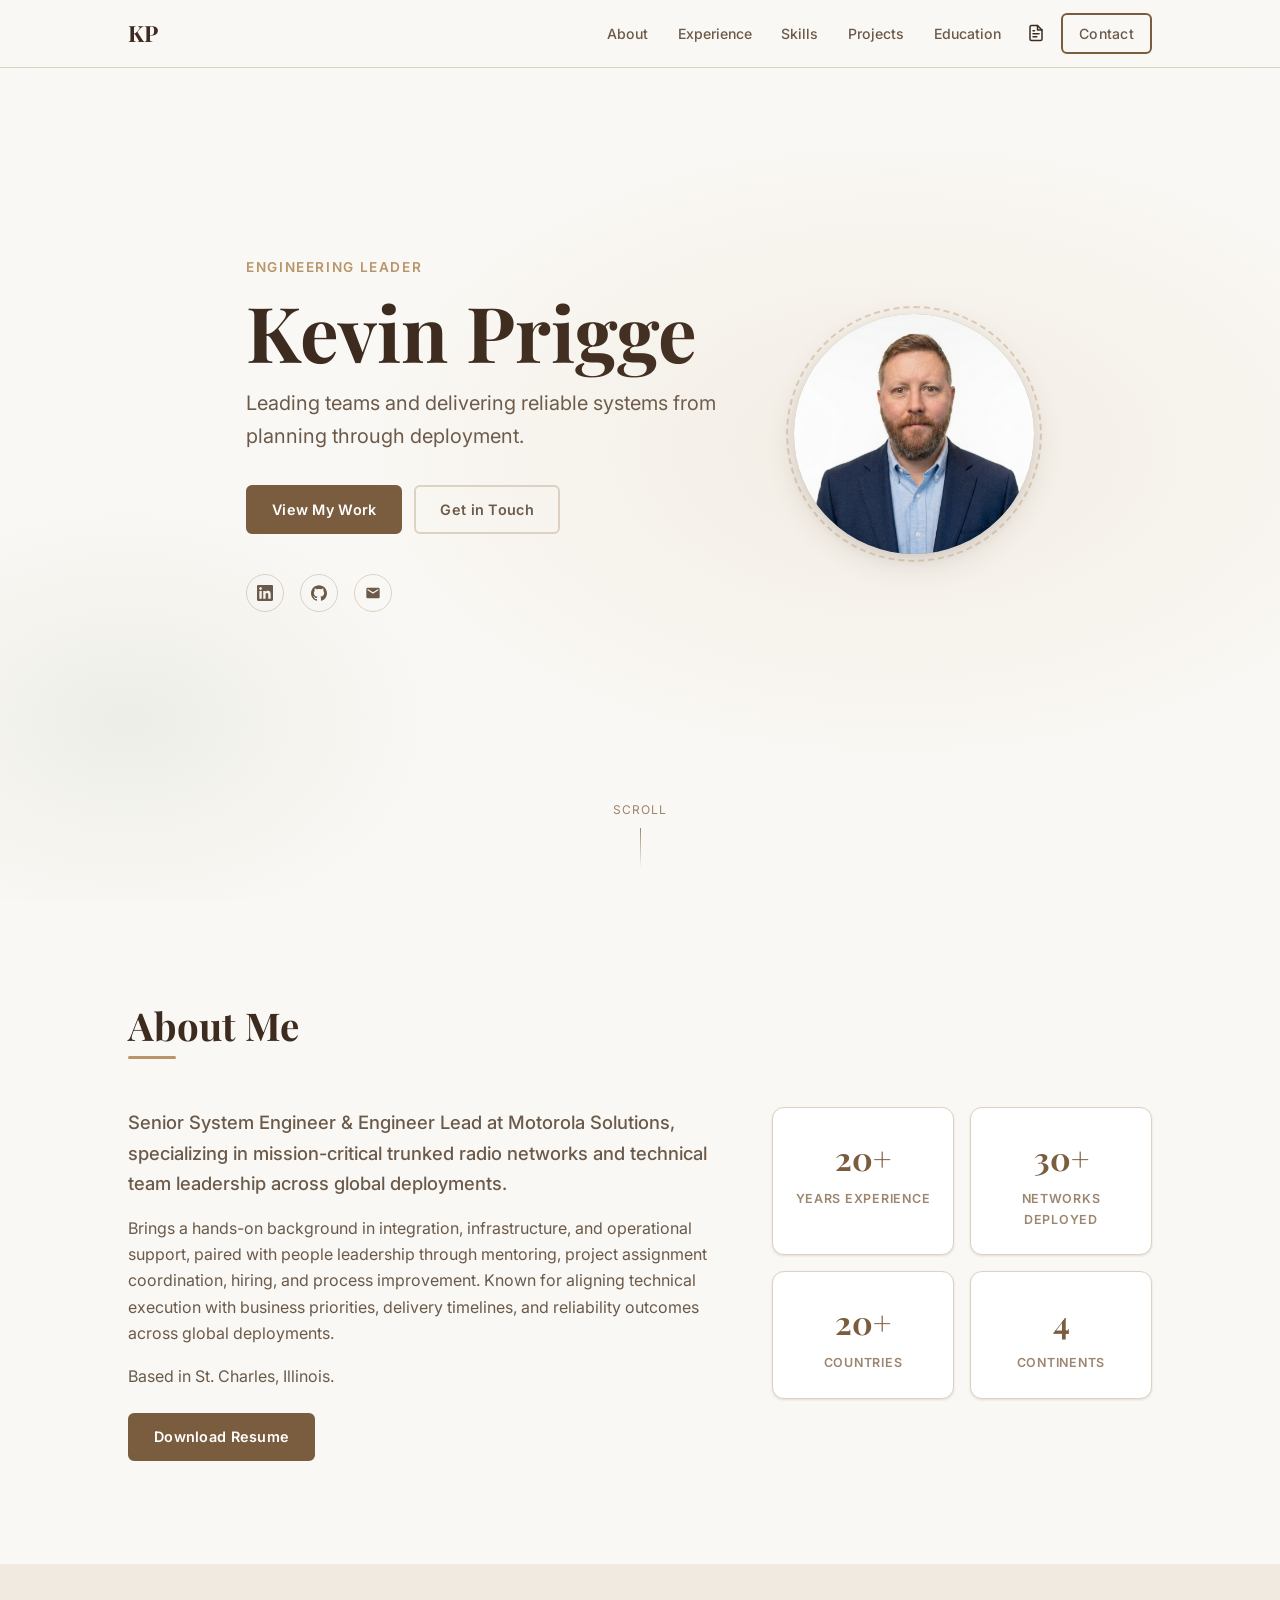
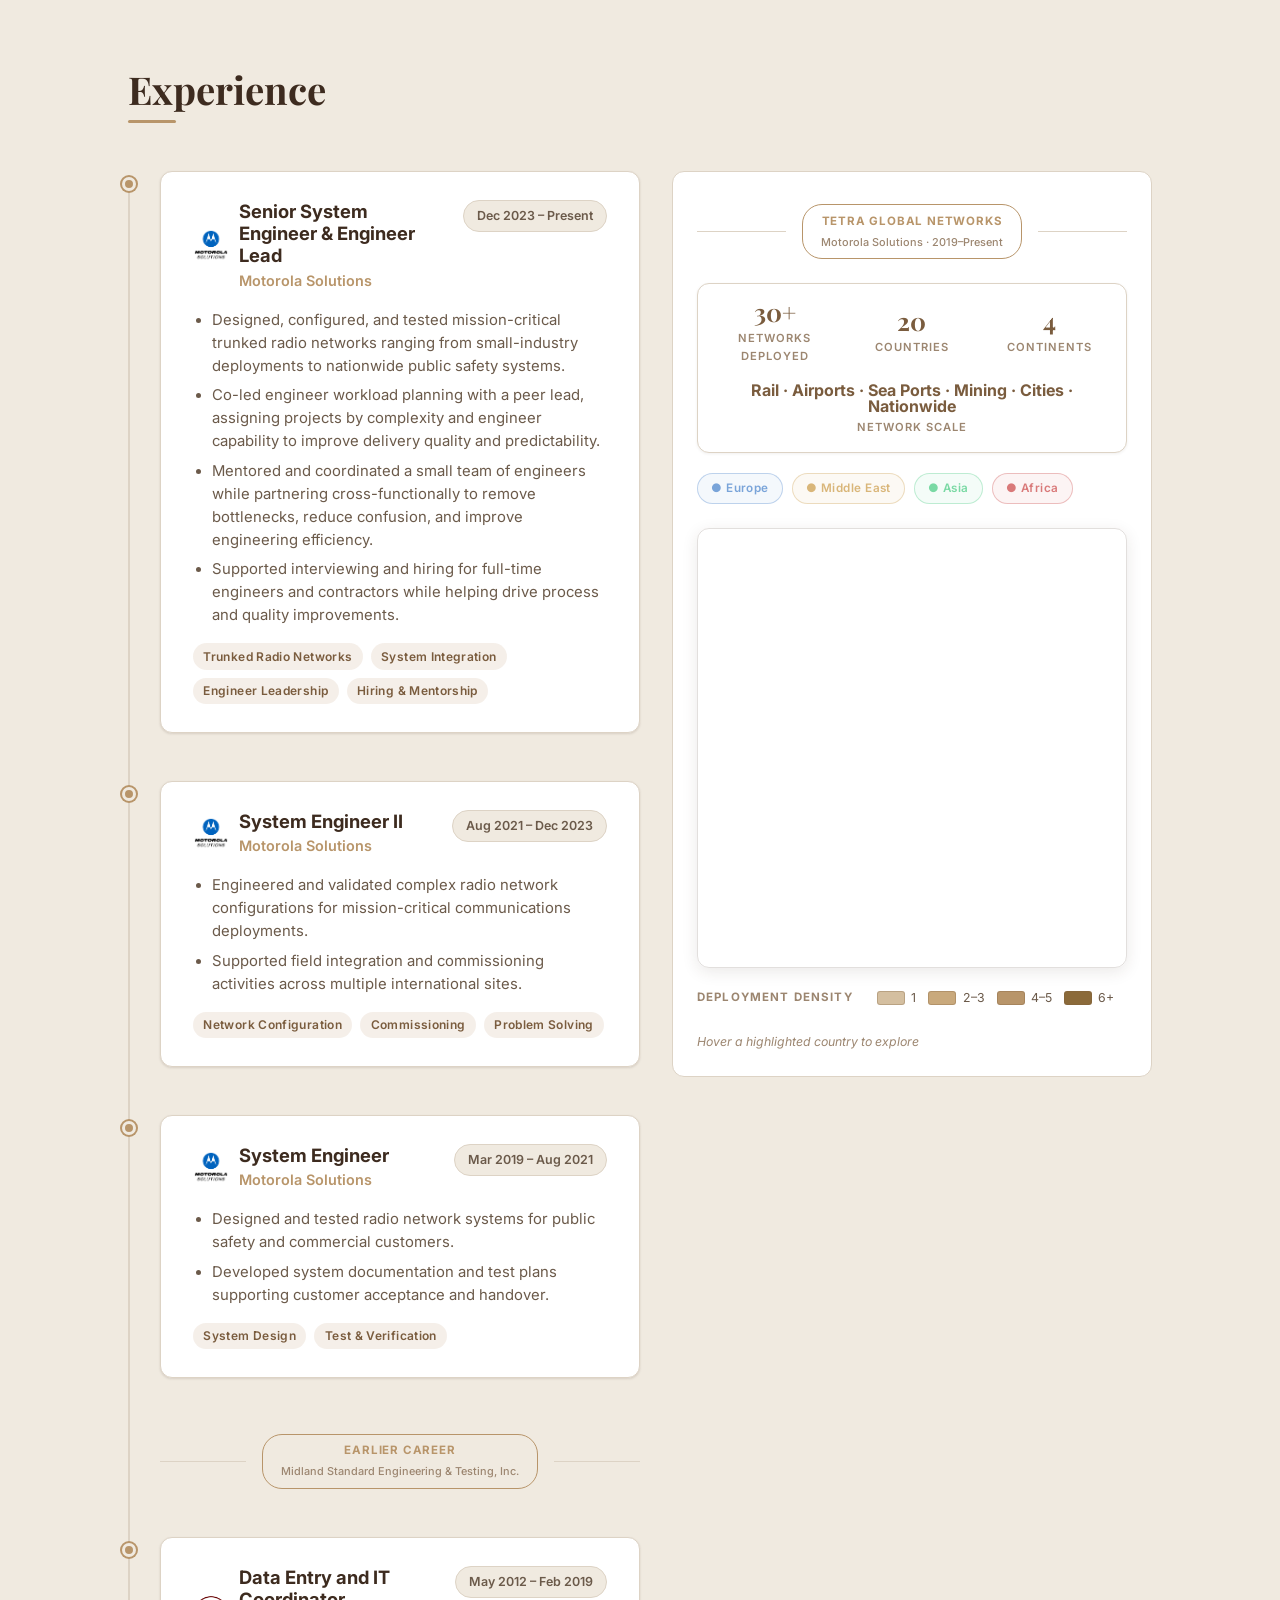
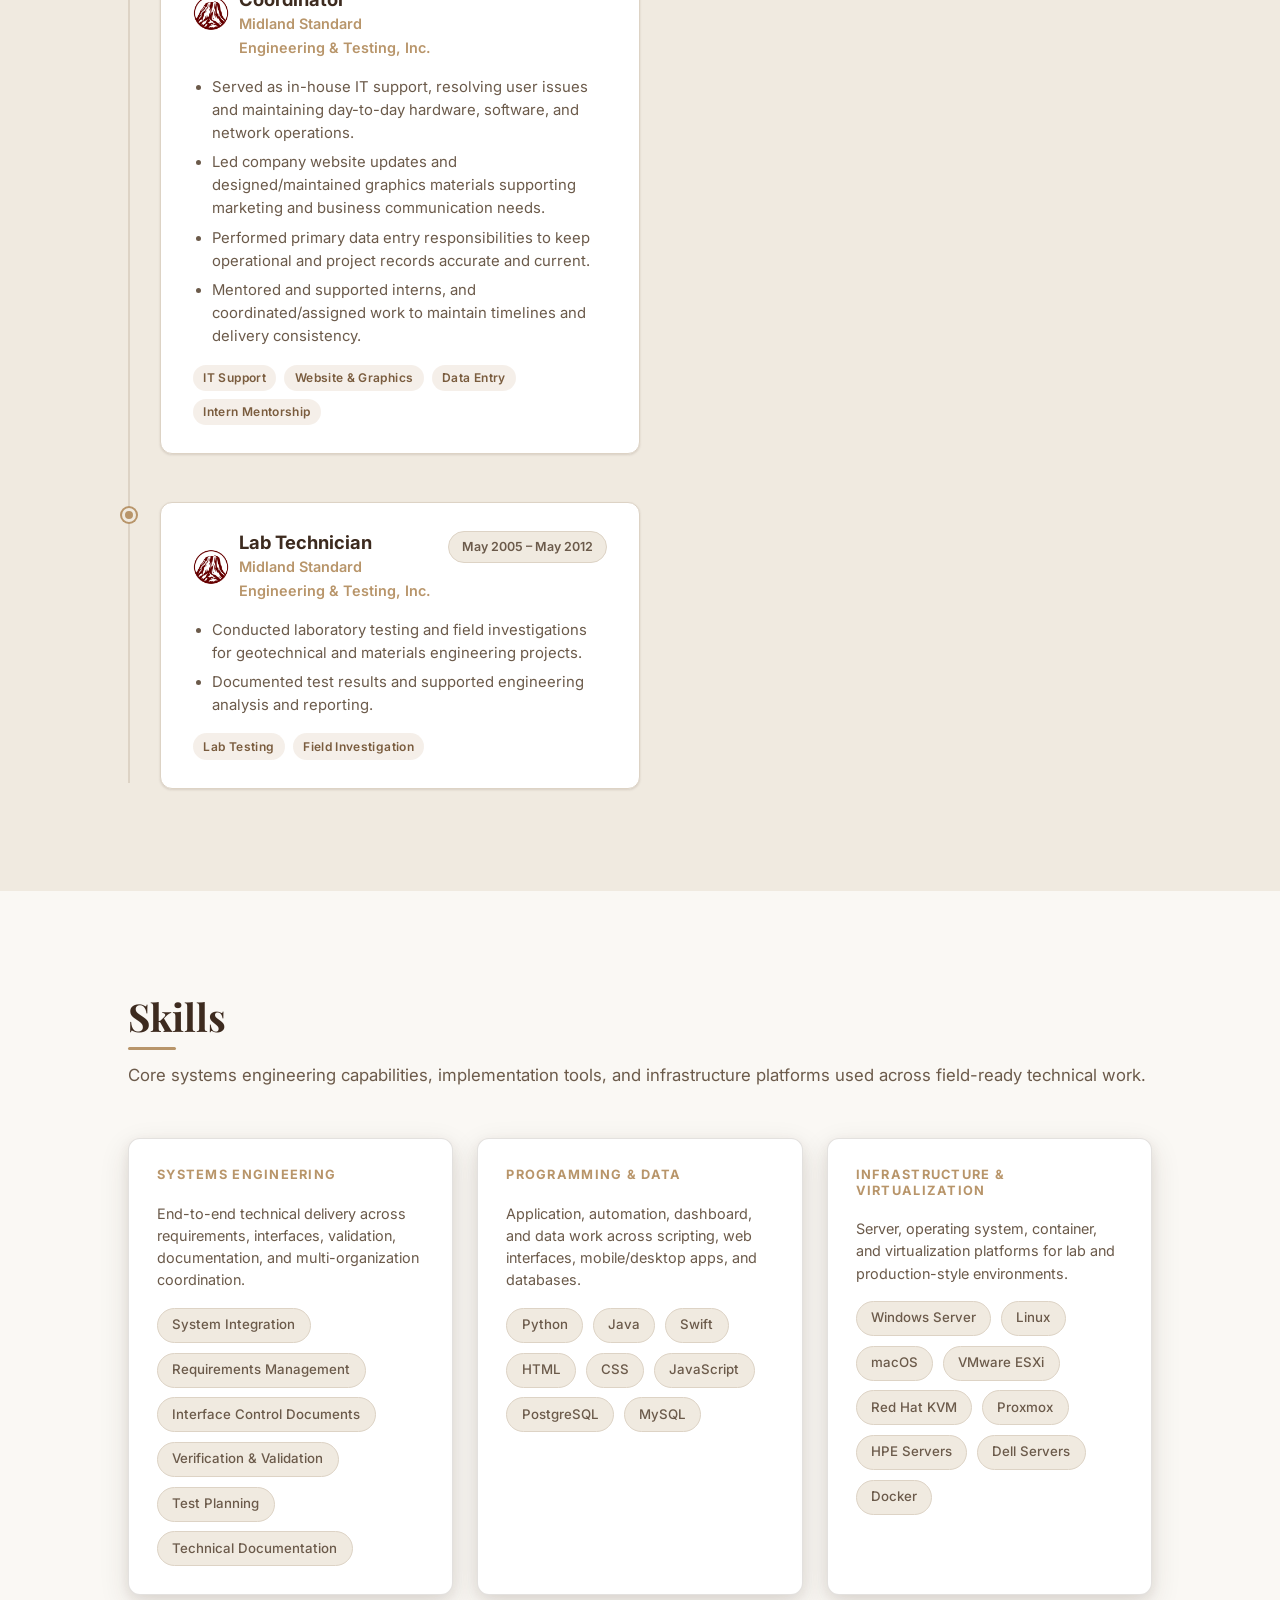
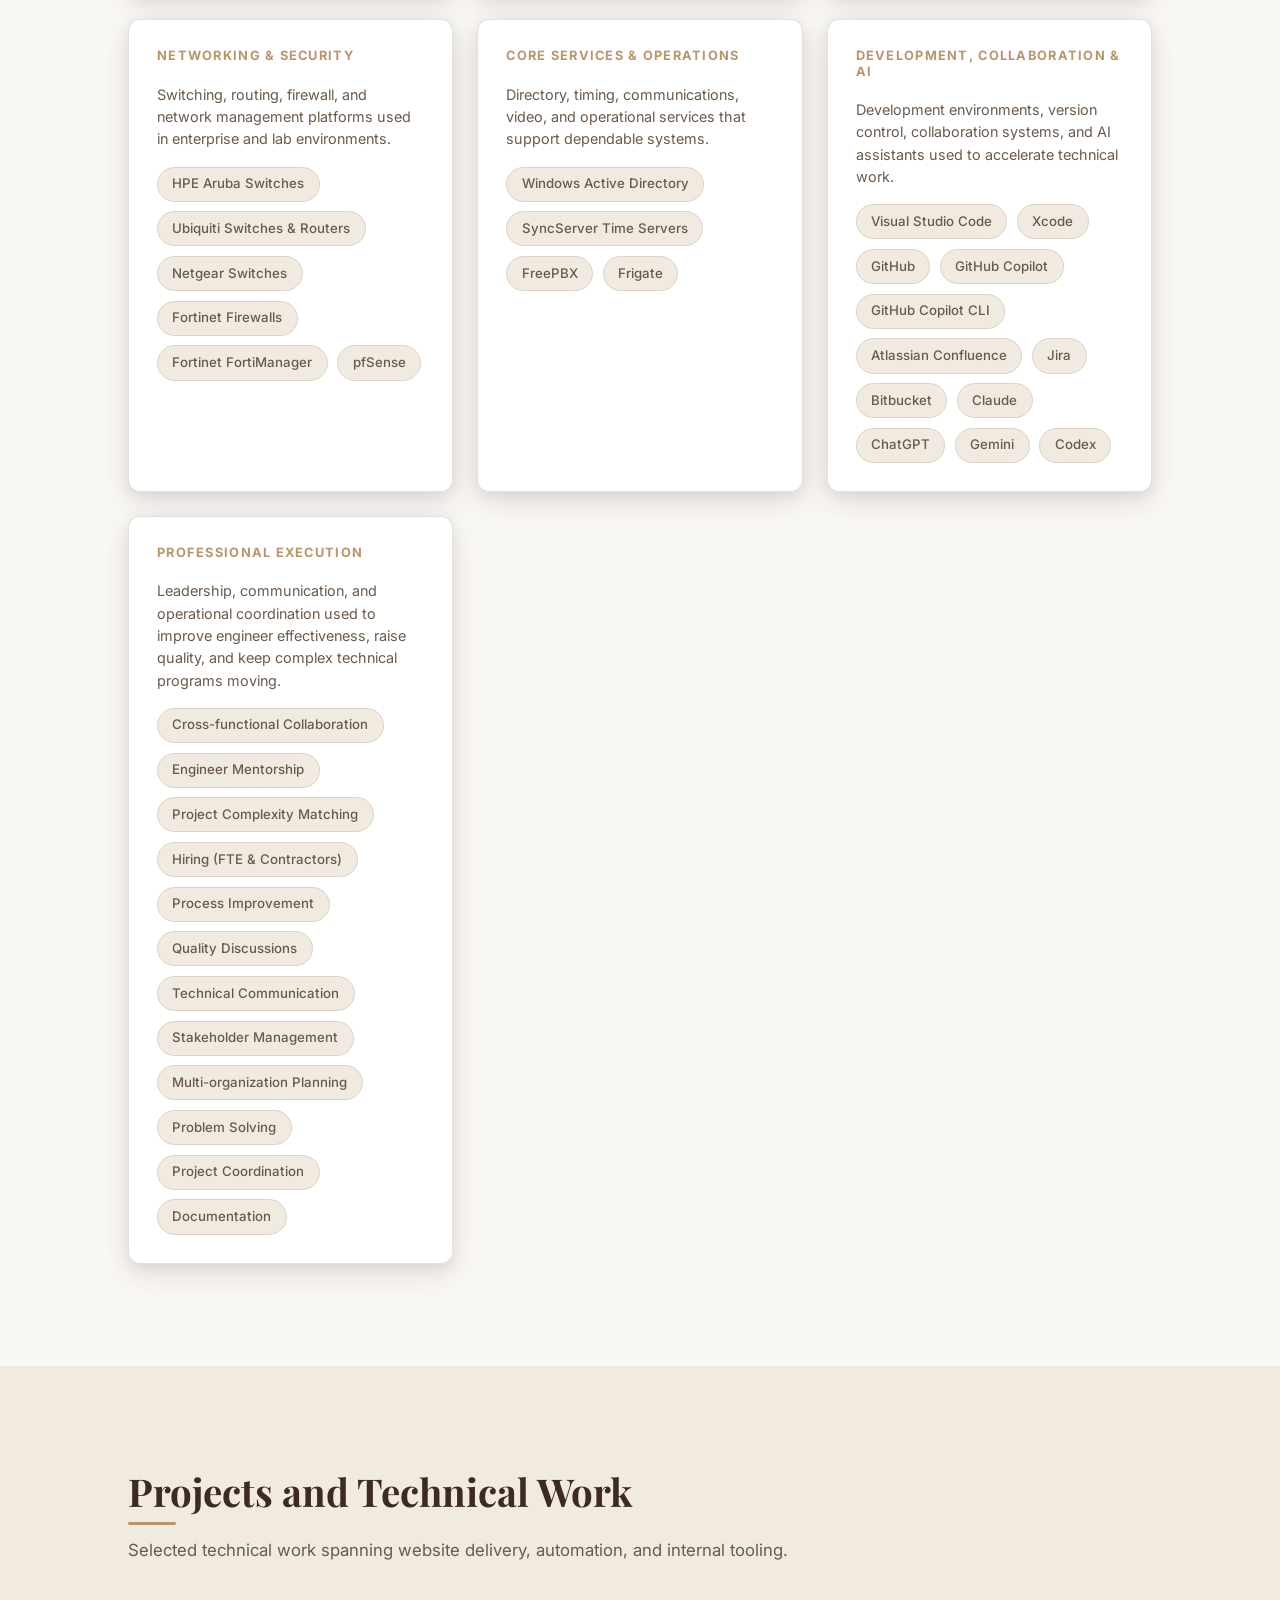
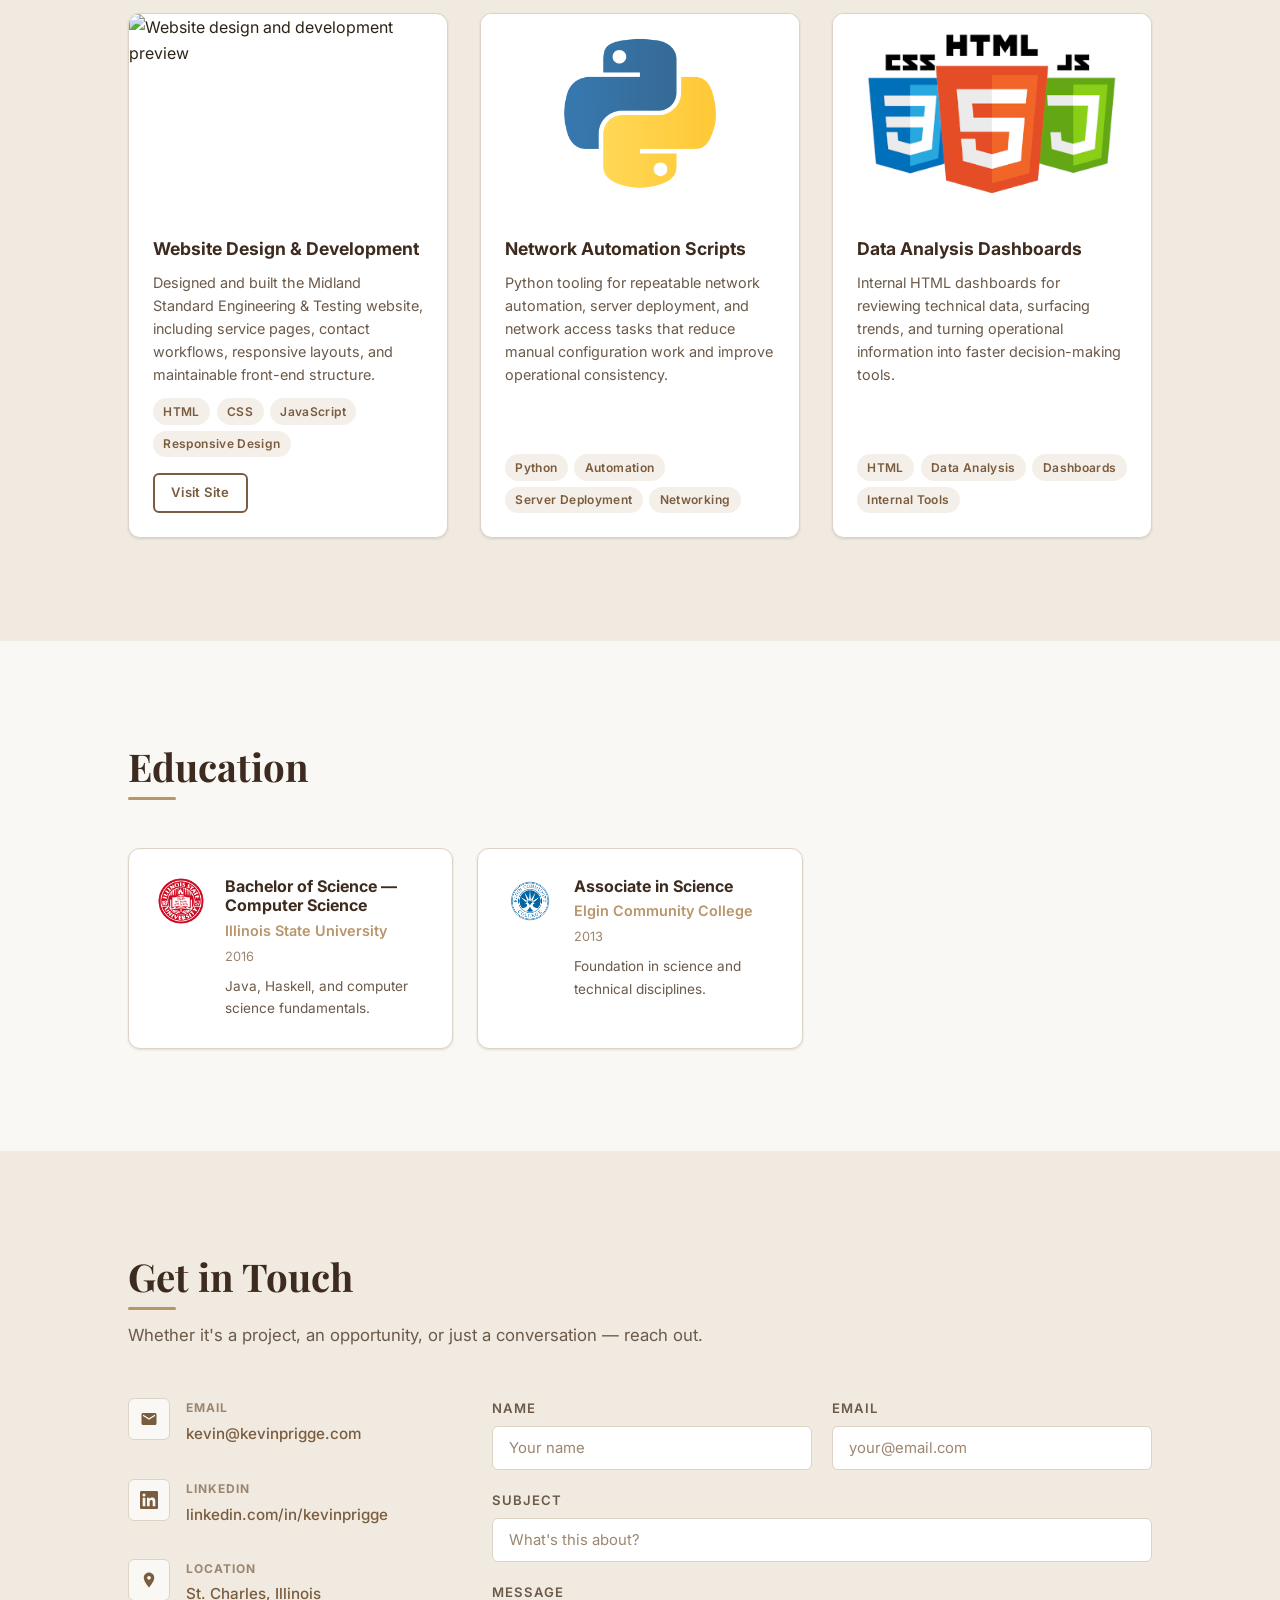
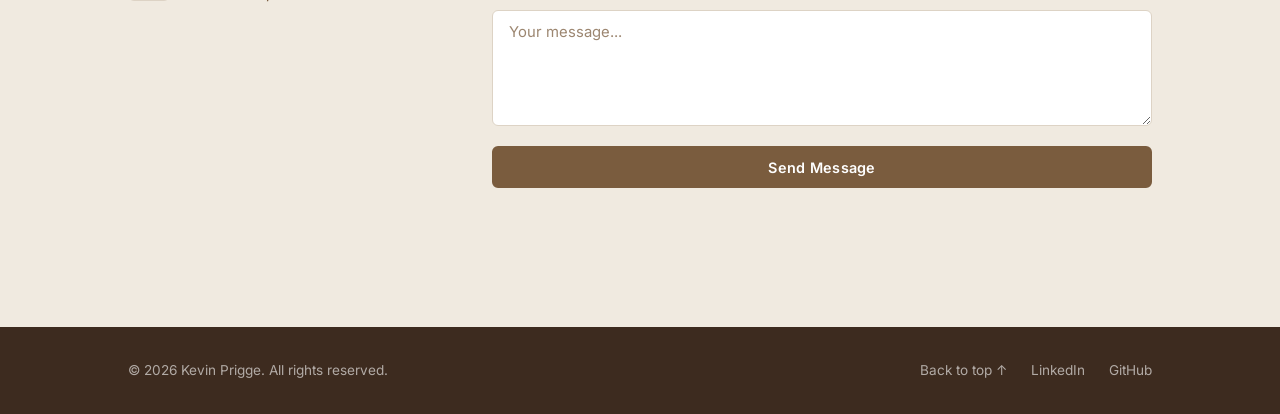
==== commit aeeef4c0: "updated summary" ====
--- a/index.html
+++ b/index.html
@@ -209,7 +209,7 @@
         </div>
         <div class="about-grid">
           <div class="about-text">
-            <p class="lead">Engineering leader with 20+ years across systems engineering, IT operations, and technical delivery, including the last several years focused on mission-critical communications.</p>
+            <p class="lead">Senior System Engineer &amp; Engineer Lead at Motorola Solutions, specializing in mission-critical trunked radio networks and technical team leadership across global deployments.</p>
             <p>Brings a hands-on background in integration, infrastructure, and operational support, paired with people leadership through mentoring, project assignment coordination, hiring, and process improvement. Known for aligning technical execution with business priorities, delivery timelines, and reliability outcomes across global deployments.</p>
             <p>Based in St. Charles, Illinois.</p>
             <a href="resume.html" target="_blank" class="btn btn-primary">Download Resume</a>
